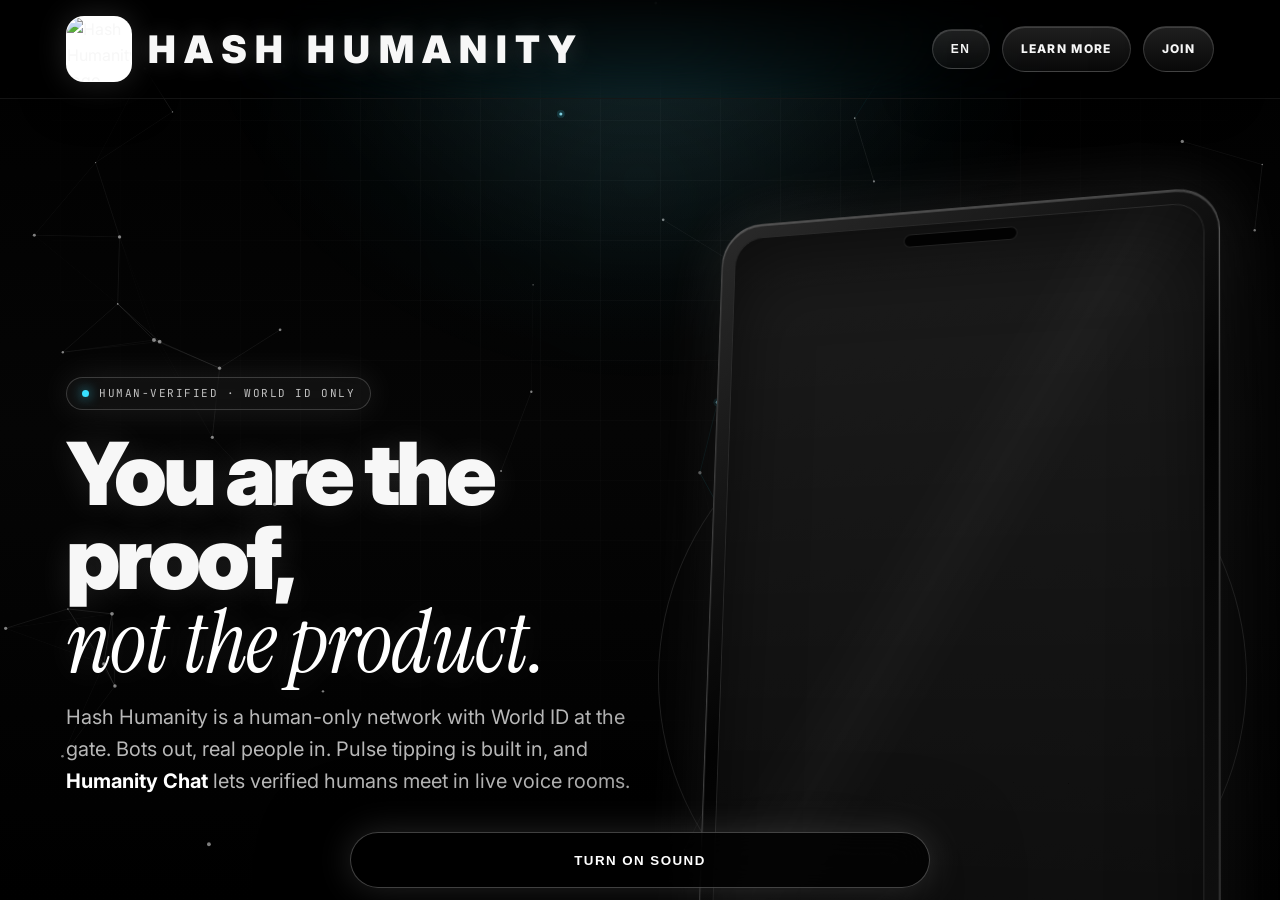
==== index.html @ 5a12e25c "Change Join link to point to join.html" ====
<!DOCTYPE html>
<html lang="en">
<head>
  <meta charset="utf-8" />
  <meta name="viewport" content="width=device-width, initial-scale=1, viewport-fit=cover" />
  <meta name="format-detection" content="telephone=no" />

  <title>Hash Humanity — Verified Humans Only</title>
  <meta name="description" content="Hash Humanity is a human-verified social network powered by World ID. No bots. No ads. Live voice rooms, real profiles, and Pulse tipping built in." />
  <meta name="robots" content="index,follow,max-image-preview:large" />
  <meta name="theme-color" content="#020202" />
  <meta name="apple-mobile-web-app-title" content="Hash Humanity" />
  <link rel="canonical" href="https://hashhumanity.promo/" />

  <!-- ══════════════════════════════════════════════════════
       Share previews: Facebook, iMessage, WhatsApp, Discord,
       Slack, X/Twitter, SMS/RCS, LinkedIn, etc.
       IMPORTANT: the image URL must be public, absolute, and
       1200x630. The version query helps bust scraper caches.
       ══════════════════════════════════════════════════════ -->
  <meta property="og:type" content="website" />
  <meta property="og:locale" content="en_US" />
  <meta property="og:site_name" content="Hash Humanity" />
  <meta property="og:title" content="Hash Humanity — You are the proof, not the product." />
  <meta property="og:description" content="Human-verified social. No bots. No ads. Live voice rooms and Pulse tipping for real people." />
  <meta property="og:url" content="https://hashhumanity.promo/" />
  <meta property="og:image" content="https://hashhumanity.promo/og-card-globe-dark-1200x630.jpg?v=20260702-2" />
  <meta property="og:image:secure_url" content="https://hashhumanity.promo/og-card-globe-dark-1200x630.jpg?v=20260702-2" />
  <meta property="og:image:type" content="image/jpeg" />
  <meta property="og:image:width" content="1200" />
  <meta property="og:image:height" content="630" />
  <meta property="og:image:alt" content="Hash Humanity — You are the proof, not the product." />

  <!-- Twitter / X -->
  <meta name="twitter:card" content="summary_large_image" />
  <meta name="twitter:title" content="Hash Humanity — Verified Humans Only" />
  <meta name="twitter:description" content="Human-verified social. No bots. No ads. Live voice rooms and Pulse tipping for real people." />
  <meta name="twitter:image" content="https://hashhumanity.promo/og-card-globe-dark-1200x630.jpg?v=20260702-2" />
  <meta name="twitter:image:alt" content="Hash Humanity — You are the proof, not the product." />
  <meta name="twitter:url" content="https://hashhumanity.promo/" />

  <link rel="icon" href="logo.png" />
  <link rel="apple-touch-icon" href="logo.png" />
  <link rel="preload" as="image" href="og-card-globe-dark-1200x630.jpg" />
  <link rel="preconnect" href="https://fonts.googleapis.com" />
  <link rel="preconnect" href="https://fonts.gstatic.com" crossorigin />
  <link href="https://fonts.googleapis.com/css2?family=Inter:wght@400;500;600;700;800;900&family=Instrument+Serif:ital@0;1&family=JetBrains+Mono:wght@500;700&display=swap" rel="stylesheet" />

  <base href="./" />

  <script src="https://www.gstatic.com/firebasejs/10.12.2/firebase-app-compat.js"></script>
  <script src="https://www.gstatic.com/firebasejs/10.12.2/firebase-database-compat.js"></script>

  <style>
    :root{
      color-scheme: dark;

      --bg:#020202;
      --ink:#f7f7f7;
      --muted:rgba(255,255,255,.72);
      --muted2:rgba(255,255,255,.50);

      --stroke:rgba(255,255,255,.16);
      --stroke2:rgba(255,255,255,.30);

      --accent:#38e0ff;
      --accent-soft:rgba(56,224,255,.16);

      --radius:22px;
      --radius2:30px;
      --wrap:1200px;

      --shadow:0 28px 110px rgba(0,0,0,.70);
      --glow:0 0 34px rgba(255,255,255,.10);
      --appPreview:none;

      --mono:"JetBrains Mono", ui-monospace, SFMono-Regular, Menlo, monospace;
      --serif:"Instrument Serif", Georgia, "Times New Roman", serif;
      --sans:"Inter", system-ui, -apple-system, BlinkMacSystemFont, "Segoe UI", Roboto, Arial, sans-serif;
    }

    *{ box-sizing:border-box; }
    html,body{ height:100%; }

    body{
      margin:0;
      color:var(--ink);
      font:16px/1.6 var(--sans);
      background:linear-gradient(180deg, #000 0%, #050505 48%, #000 100%);
      -webkit-font-smoothing:antialiased;
      isolation:isolate;
      /* body itself no longer scrolls — #scrollArea does. This is what makes
         the header bulletproof: it lives outside the scrolling region, so it
         never needs position:fixed/sticky and can never "scroll away". */
      overflow:hidden;
      display:flex;
      flex-direction:column;
      height:100vh;
      height:100dvh;
    }

    #humanity-field{
      position:fixed;
      inset:0;
      z-index:-2;
      width:100%;
      height:100%;
      pointer-events:none;
      opacity:.9;
    }

    body::before{
      content:"";
      position:fixed;
      inset:0;
      z-index:-1;
      background:
        radial-gradient(circle at 50% -10%, rgba(56,224,255,.16), transparent 40%),
        radial-gradient(circle at 50% -10%, rgba(255,255,255,.10), transparent 32%),
        linear-gradient(rgba(255,255,255,.028) 1px, transparent 1px),
        linear-gradient(90deg, rgba(255,255,255,.028) 1px, transparent 1px);
      background-size:auto, auto, 60px 60px, 60px 60px;
      -webkit-mask-image:radial-gradient(circle at 50% 20%, black 0%, transparent 78%);
      mask-image:radial-gradient(circle at 50% 20%, black 0%, transparent 78%);
      pointer-events:none;
    }

    a{ color:inherit; }
    img{ max-width:100%; display:block; }
    ::selection{ background:rgba(255,255,255,.22); }

    .wrap{ max-width:var(--wrap); margin:0 auto; padding:0 26px; }

    .reveal{ opacity:0; transform:translateY(26px); transition:opacity .9s cubic-bezier(.16,1,.3,1), transform .9s cubic-bezier(.16,1,.3,1); }
    .reveal.in{ opacity:1; transform:none; }

    /* ---------- Scroll shell ---------- */
    /* header sits in normal flow, always visible. #scrollArea is the ONLY
       thing that scrolls, and it's a plain block-level element — no fixed,
       no sticky, nothing that can break across browsers/WebViews. */
    #scrollArea{
      flex:1 1 auto;
      min-height:0;
      overflow-y:auto;
      overflow-x:hidden;
      overflow-x:clip;
      -webkit-overflow-scrolling:touch;
    }

    header{
      flex:0 0 auto;
      z-index:50;
      display:flex;
      align-items:center;
      border-bottom:1px solid rgba(255,255,255,.08);
      background:linear-gradient(180deg, rgba(0,0,0,.88), rgba(0,0,0,.50), transparent);
      -webkit-backdrop-filter:blur(18px) saturate(150%);
      backdrop-filter:blur(18px) saturate(150%);
      padding:16px 0;
    }

    .header-inner{ width:100%; display:flex; align-items:center; justify-content:space-between; gap:18px; }

    .brand{ display:flex; align-items:center; gap:16px; }

    .brand img{
      width:66px; height:66px; border-radius:18px; object-fit:cover;
      background:#fff; border:1px solid rgba(255,255,255,.24);
      box-shadow:0 0 30px rgba(255,255,255,.14), 0 14px 44px rgba(0,0,0,.7);
    }

    .brand span{
      font-weight:900; letter-spacing:.22em; text-transform:uppercase;
      font-size:clamp(24px,3vw,38px); line-height:1; white-space:nowrap;
      text-shadow:0 0 22px rgba(255,255,255,.16);
    }

    .actions{ display:flex; align-items:center; justify-content:flex-end; gap:12px; flex-wrap:wrap; }

    .lang-switch{ position:relative; }
    .lang-btn{ min-width:58px; font-weight:800; letter-spacing:.1em; }
    .lang-menu{
      list-style:none; margin:0; padding:6px; position:absolute; top:calc(100% + 8px); right:0;
      min-width:190px; max-height:320px; overflow-y:auto;
      background:#0d0d0d; border:1px solid var(--stroke); border-radius:14px;
      box-shadow:0 24px 60px rgba(0,0,0,.6);
      display:none; z-index:60;
    }
    .lang-menu.open{ display:block; }
    .lang-menu li{ display:block; }
    .lang-menu button{
      width:100%; text-align:left; background:transparent; border:0; color:var(--muted);
      padding:10px 12px; border-radius:9px; cursor:pointer; font-size:13px;
      display:flex; align-items:center; justify-content:space-between; gap:10px;
    }
    .lang-menu button:hover{ background:var(--accent-soft); color:var(--ink); }
    .lang-menu button[aria-selected="true"]{ color:var(--accent); }
    .lang-menu .code{ font-size:10px; letter-spacing:.1em; color:var(--muted2); }

    .btn{
      appearance:none;
      border:1px solid var(--stroke);
      color:var(--ink);
      background:linear-gradient(180deg, rgba(255,255,255,.12), rgba(255,255,255,.035));
      padding:12px 18px; border-radius:999px;
      font-weight:800; letter-spacing:.11em; text-transform:uppercase; font-size:12px;
      cursor:pointer; text-decoration:none;
      display:inline-flex; align-items:center; justify-content:center; gap:9px;
      backdrop-filter:blur(16px) saturate(150%);
      box-shadow:0 16px 50px rgba(0,0,0,.5), inset 0 1px 0 rgba(255,255,255,.14);
      transition:transform .16s ease, border-color .18s ease, background .18s ease, box-shadow .18s ease;
      -webkit-tap-highlight-color:transparent;
    }

    .btn:hover{
      transform:translateY(-2px);
      border-color:var(--stroke2);
      background:linear-gradient(180deg, rgba(255,255,255,.20), rgba(255,255,255,.07));
    }

    .btn.primary{
      position:relative; overflow:hidden;
      background:linear-gradient(180deg, #fff, #cfcfcf);
      color:#000; border-color:rgba(255,255,255,.88);
      box-shadow:0 0 42px rgba(56,224,255,.28), 0 20px 70px rgba(0,0,0,.7);
    }

    .btn.primary::after{
      content:""; position:absolute; top:0; left:-120%; width:60%; height:100%;
      background:linear-gradient(100deg, transparent, rgba(255,255,255,.85), transparent);
      transform:skewX(-18deg);
      animation:sweep 4.5s ease-in-out infinite;
    }
    @keyframes sweep{ 0%,55%{ left:-120%; } 78%,100%{ left:130%; } }

    main{ padding-bottom:74px; }

    .hero{
      display:grid; grid-template-columns:1.08fr 1fr; align-items:center; gap:58px;
      padding:64px 0 40px;
    }

    .eyebrow{
      display:inline-flex; align-items:center; gap:10px;
      padding:7px 15px; border-radius:999px;
      border:1px solid rgba(255,255,255,.18); background:rgba(255,255,255,.05);
      color:rgba(255,255,255,.74);
      font-family:var(--mono); font-size:11px; text-transform:uppercase; letter-spacing:.14em;
      margin-bottom:22px; backdrop-filter:blur(16px); box-shadow:var(--glow);
    }

    .eyebrow-dot{
      width:7px; height:7px; border-radius:999px; background:var(--accent);
      box-shadow:0 0 12px rgba(56,224,255,.9);
      animation:beat 1.9s ease-in-out infinite;
    }
    @keyframes beat{ 0%,100%{ transform:scale(1); opacity:1; } 50%{ transform:scale(1.5); opacity:.55; } }

    h1{
      margin:0 0 16px; font-weight:900; letter-spacing:-.045em;
      font-size:clamp(46px,6.8vw,92px); line-height:.96;
      text-shadow:0 0 34px rgba(255,255,255,.12);
    }
    h1 em{
      font-family:var(--serif); font-style:italic; font-weight:400;
      letter-spacing:-.01em; color:#fff;
    }

    .lead{ color:var(--muted); font-size:clamp(16px,2vw,20px); margin:14px 0 20px; max-width:38rem; }
    .lead strong{ color:#fff; font-weight:700; }

    .subline{
      color:rgba(255,255,255,.62); font-family:var(--mono); font-size:12px;
      text-transform:uppercase; letter-spacing:.16em; margin:16px 0 18px;
    }

    .proofline{ display:flex; align-items:baseline; gap:12px; margin:22px 0 4px; font-family:var(--mono); }
    .proofline .num{
      font-size:clamp(26px,3.6vw,40px); font-weight:700; letter-spacing:-.02em;
      font-variant-numeric:tabular-nums; color:var(--accent);
      text-shadow:0 0 22px rgba(56,224,255,.35);
    }
    .proofline .lbl{ color:var(--muted2); font-size:11px; text-transform:uppercase; letter-spacing:.16em; }

    .device-orbit{ position:relative; display:flex; align-items:center; justify-content:center; padding:18px 0; isolation:isolate; }

    .device-orbit::before{
      content:""; position:absolute; width:112%; aspect-ratio:1; border-radius:50%;
      border:1px solid rgba(255,255,255,.14);
      background:radial-gradient(circle, rgba(255,255,255,.09), transparent 62%);
      transform:rotate(-16deg); z-index:0;
    }
    .device-orbit::after{
      content:""; position:absolute; width:78%; aspect-ratio:1; border-radius:50%;
      border:1px dashed rgba(255,255,255,.18);
      animation:spin 44s linear infinite; z-index:0;
    }
    @keyframes spin{ to{ transform:rotate(360deg); } }

    .device{
      width:min(560px,100%); aspect-ratio:10/19; position:relative; z-index:1;
      border-radius:44px; padding:14px;
      background:linear-gradient(145deg,#2a2a2a,#030303 42%,#151515);
      border:1px solid rgba(255,255,255,.22);
      box-shadow:0 54px 150px rgba(0,0,0,.86), 0 0 70px rgba(255,255,255,.12),
        inset 0 2px 0 rgba(255,255,255,.14), inset 0 0 0 1px rgba(255,255,255,.08);
      transform:perspective(1200px) rotateY(-12deg) rotateX(5deg) translateY(8px);
      animation:float 7s ease-in-out infinite;
    }
    @keyframes float{
      0%,100%{ transform:perspective(1200px) rotateY(-12deg) rotateX(5deg) translateY(8px); }
      50%{ transform:perspective(1200px) rotateY(-9deg) rotateX(4deg) translateY(-6px); }
    }

    .screen{
      width:100%; height:100%; border-radius:31px; overflow:hidden; position:relative;
      background:var(--appPreview) center/cover no-repeat, linear-gradient(180deg, rgba(255,255,255,.09), rgba(255,255,255,.02));
      background-color:#050505;
      box-shadow:inset 0 0 0 1px rgba(255,255,255,.10), inset 0 28px 80px rgba(0,0,0,.52);
    }
    .screen::before{
      content:""; position:absolute; top:10px; left:50%; transform:translateX(-50%);
      width:120px; height:14px; border-radius:999px; background:rgba(0,0,0,.88);
      box-shadow:inset 0 0 0 1px rgba(255,255,255,.12); z-index:4;
    }
    .screen::after{
      content:""; position:absolute; inset:0;
      background:linear-gradient(120deg, transparent 0 36%, rgba(255,255,255,.14) 42%, transparent 48%);
      mix-blend-mode:screen; opacity:.12; pointer-events:none;
      animation:scan 6s ease-in-out infinite;
      z-index:2;
    }
    /* The app screenshot is now shown cleanly inside the phone.
       No fake UI layer sits on top of it. */
    @keyframes scan{ 0%,100%{ transform:translateX(-8%); } 50%{ transform:translateX(8%); } }

    .sec-head{ margin:70px 0 26px; }
    .sec-head .kicker{
      font-family:var(--mono); font-size:11px; letter-spacing:.18em; text-transform:uppercase;
      color:var(--muted2); display:block; margin-bottom:10px;
    }
    .sec-head h2{ margin:0; font-weight:900; letter-spacing:-.03em; font-size:clamp(28px,4vw,44px); }
    .sec-head h2 em{ font-family:var(--serif); font-style:italic; font-weight:400; }

    .grid{ display:grid; grid-template-columns:repeat(4,1fr); gap:18px; margin:0 0 42px; }

    .card{
      position:relative; overflow:hidden; border-radius:var(--radius);
      padding:24px 20px 22px;
      background:linear-gradient(180deg, rgba(255,255,255,.085), rgba(255,255,255,.03));
      border:1px solid rgba(255,255,255,.13);
      box-shadow:var(--shadow), inset 0 1px 0 rgba(255,255,255,.10);
      backdrop-filter:blur(18px) saturate(150%);
      transition:transform .3s cubic-bezier(.16,1,.3,1), border-color .3s ease;
    }
    .card:hover{ transform:translateY(-6px); border-color:rgba(56,224,255,.42); }
    .card:hover .idx{ color:var(--accent); }
    .card::before{
      content:""; position:absolute; inset:0;
      background:radial-gradient(circle at 20% 0%, rgba(255,255,255,.16), transparent 40%);
      opacity:.8; pointer-events:none;
    }
    .card .idx{
      font-family:var(--mono); font-size:11px; letter-spacing:.14em; color:var(--muted2);
      position:relative; z-index:1; display:block; margin-bottom:14px;
      transition:color .3s ease;
    }
    .card h3{ position:relative; z-index:1; margin:0 0 9px; font-weight:800; font-size:18px; line-height:1.18; }
    .card p{ position:relative; z-index:1; margin:0; color:var(--muted); font-size:14.5px; }

    .cta{
      position:relative; overflow:hidden; margin:12px 0 22px; padding:28px;
      border-radius:var(--radius2);
      background:linear-gradient(135deg, rgba(255,255,255,.12), rgba(255,255,255,.04));
      border:1px solid rgba(255,255,255,.16);
      display:flex; align-items:center; justify-content:space-between; flex-wrap:wrap; gap:24px;
      box-shadow:var(--shadow), inset 0 1px 0 rgba(255,255,255,.12);
      backdrop-filter:blur(18px) saturate(150%);
    }
    .cta::before{
      content:""; position:absolute; inset:-1px;
      background:radial-gradient(circle at 16% 0%, rgba(255,255,255,.16), transparent 36%);
      pointer-events:none;
    }
    .cta img{
      position:relative; z-index:1; width:156px; height:156px; background:#fff;
      border-radius:22px; padding:10px; object-fit:contain;
      box-shadow:0 0 44px rgba(255,255,255,.16), 0 22px 70px rgba(0,0,0,.72);
      border:1px solid rgba(255,255,255,.25);
    }
    .cta .txt{ position:relative; z-index:1; flex:1 1 340px; min-width:0; }
    .cta h2{ margin:0 0 7px; font-weight:900; font-size:clamp(24px,3vw,30px); line-height:1.15; letter-spacing:-.02em; }
    .cta h2 em{ font-family:var(--serif); font-style:italic; font-weight:400; }
    .cta p{ margin:0; color:var(--muted); }
    .cta p strong{ color:#fff; }

    .fineprint{ margin-top:12px; color:var(--muted2); font-size:13px; max-width:52rem; }

    footer{
      color:var(--muted2); font-size:13px; padding:24px 0 0;
      border-top:1px solid rgba(255,255,255,.08); margin-top:8px;
      display:flex; align-items:center; justify-content:space-between; flex-wrap:wrap; gap:12px;
    }
    footer .tag{ font-family:var(--serif); font-style:italic; font-size:15px; color:var(--muted); }

    .audio-gate{ position:fixed; left:12px; right:12px; bottom:12px; z-index:9999; display:none; align-items:center; justify-content:center; }
    .audio-btn{
      width:min(580px,96vw); height:56px; border-radius:999px; font-weight:900;
      letter-spacing:.11em; text-transform:uppercase; border:1px solid rgba(255,255,255,.25);
      background:rgba(0,0,0,.74); color:#fff; backdrop-filter:blur(18px);
      box-shadow:0 0 34px rgba(255,255,255,.14), 0 26px 90px rgba(0,0,0,.8); cursor:pointer;
    }
    .audio-toggle{
      position:fixed; right:16px; bottom:16px; z-index:9998; display:none;
      border:1px solid rgba(255,255,255,.20); background:rgba(0,0,0,.68); color:#fff;
      padding:10px 14px; border-radius:999px; font-weight:900; letter-spacing:.08em;
      text-transform:uppercase; backdrop-filter:blur(16px);
      box-shadow:0 0 28px rgba(255,255,255,.10), 0 20px 70px rgba(0,0,0,.65); cursor:pointer; font-size:11px;
    }

    @media (max-width:1100px){
      .hero{ grid-template-columns:1fr; gap:34px; padding:44px 0 24px; }
      .device{ transform:none; animation:none; max-width:500px; }
      .grid{ grid-template-columns:repeat(2,1fr); }
    }

    @media (max-width:720px){
      header{
        padding:calc(10px + env(safe-area-inset-top, 0px)) 0 8px;
      }

      .wrap{ padding-left:18px; padding-right:18px; }

      header .wrap.header-inner{
        display:grid;
        grid-template-columns:1fr;
        justify-items:center;
        align-items:center;
        gap:10px;
      }

      header .brand{
        width:max-content;
        max-width:calc(100vw - 24px);
        min-width:0;
        justify-content:center;
        margin:0 auto;
        gap:12px;
      }

      .brand img{ width:44px; height:44px; border-radius:13px; flex:0 0 auto; }
      .brand span{ font-size:clamp(16px,5.6vw,24px); letter-spacing:.09em; min-width:0; overflow:hidden; text-overflow:ellipsis; }

      header .actions{
        width:max-content;
        max-width:calc(100vw - 24px);
        margin:0 auto;
        justify-content:center;
        align-items:center;
        gap:10px;
        flex-wrap:nowrap;
      }

      .lang-switch{ display:inline-flex; justify-content:center; }
      .lang-menu{ left:50%; right:auto; transform:translateX(-50%); }
      .btn{ padding:10px 14px; font-size:11px; }
      h1{ font-size:clamp(42px,12vw,62px); }
      .hero{ padding-top:0; }
      .grid{ grid-template-columns:1fr; gap:14px; }
      .cta{ padding:22px; }
      .cta img{ width:128px; height:128px; }
    }

    @media (prefers-reduced-motion:reduce){
      *,*::before,*::after{ animation:none !important; transition:none !important; }
      .reveal{ opacity:1; transform:none; }
      .device{ transform:none; }
      #humanity-field{ display:none; }
    }
  </style>
</head>

<body>
  <canvas id="humanity-field" aria-hidden="true"></canvas>

  <audio id="hh-audio" preload="auto" playsinline></audio>

  <div class="audio-gate" id="audioGate">
    <button class="audio-btn" id="audioStartBtn" type="button">Turn on sound</button>
  </div>

  <button class="audio-toggle" id="audioToggle" type="button" aria-label="Toggle audio">Sound: on</button>

  <!-- Header lives OUTSIDE #scrollArea, in normal flex flow. It is never
       position:fixed or position:sticky, so it cannot "scroll away" or
       fail to stick in any browser or WebView — it simply isn't part of
       the scrolling content at all. -->
  <header>
    <div class="wrap header-inner">
      <div class="brand" aria-label="Hash Humanity">
        <img src="logo.png" alt="Hash Humanity logo" />
        <span>HASH&nbsp;HUMANITY</span>
      </div>

      <nav class="actions" aria-label="Primary">
        <div class="lang-switch" id="langSwitch">
          <button class="btn lang-btn" id="langBtn" type="button" aria-haspopup="listbox" aria-expanded="false">
            <span id="langBtnLabel">EN</span>
          </button>
          <ul class="lang-menu" id="langMenu" role="listbox"></ul>
        </div>
        <a class="btn" href="mission.html" data-i18n="nav_learn">Learn more</a>
        <a class="btn" href="join.html" data-i18n="nav_join">Join</a>
      </nav>
    </div>
  </header>

  <div id="scrollArea">
    <main class="wrap">
      <section class="hero" id="home">
        <div>
          <div class="eyebrow reveal">
            <span class="eyebrow-dot"></span>
            <span data-i18n="eyebrow">Human-verified · World ID only</span>
          </div>

          <h1 class="reveal" data-i18n-html="h1">You are the proof,<br /><em>not the product.</em></h1>

          <p class="lead reveal" data-i18n-html="lead">
            Hash Humanity is a human-only network with World ID at the gate. Bots out, real people in.
            Pulse tipping is built in, and <strong>Humanity Chat</strong> lets verified humans meet in live voice rooms.
          </p>

          <div class="proofline reveal">
            <span class="num" id="memberNum">0</span>
            <span class="lbl" data-i18n="member_lbl">members &amp; counting</span>
          </div>

          <div class="subline reveal" data-i18n="subline">No ads · No trackers · No bot swarms</div>

          <div class="actions reveal" style="justify-content:flex-start;">
            <a class="btn primary" href="https://hashhumanity.world/universe" target="_blank" rel="noopener" data-i18n="launch">Launch now</a>
          </div>
        </div>

        <div class="device-orbit reveal" aria-hidden="true">
          <div class="device">
            <div class="screen" aria-label="Hash Humanity app preview"></div>
          </div>
        </div>
      </section>

      <div class="sec-head reveal">
        <span class="kicker" data-i18n="sec_kicker">What you get</span>
        <h2 data-i18n-html="sec_h2">Built for humans, <em>only humans</em>.</h2>
      </div>

      <section class="grid" aria-label="Highlights">
        <article class="card reveal">
          <span class="idx">01</span>
          <h3 data-i18n="card1_h3">World ID-gated network</h3>
          <p data-i18n="card1_p">Every account is human-verified. No bot farms, no burner spam. Your feed is humans — full stop.</p>
        </article>

        <article class="card reveal">
          <span class="idx">02</span>
          <h3 data-i18n="card2_h3">Humanity Chat voice rooms</h3>
          <p data-i18n="card2_p">Jump into live voice rooms with verified humans. Create rooms, join conversations, and keep it real.</p>
        </article>

        <article class="card reveal">
          <span class="idx">03</span>
          <h3 data-i18n="card3_h3">Pulse tipping in WLD</h3>
          <p data-i18n="card3_p">Tip creators via World App. Deep-links on mobile, WalletConnect on desktop. Support what moves you.</p>
        </article>

        <article class="card reveal">
          <span class="idx">04</span>
          <h3 data-i18n="card4_h3">Privacy-first by design</h3>
          <p data-i18n="card4_p">Hash Humanity does not collect your biometric data. World ID verification happens through World App.</p>
        </article>
      </section>

      <section class="cta reveal" aria-label="Join">
        <img src="hashhumanity-qr.png" alt="QR code to hashhumanity.world" />
        <div class="txt">
          <h2 data-i18n-html="cta_h2">Join in <em>10 seconds</em>.</h2>
          <p data-i18n-html="cta_p">
            Point your camera, open <strong>hashhumanity.world</strong>, and verify with World ID.
            Then jump into the feed or enter <strong>Humanity Chat</strong> voice rooms.
          </p>
          <div class="fineprint" data-i18n="fineprint">
            Hash Humanity does not store biometric data. Verification is handled by World ID via World App.
          </div>
        </div>
      </section>

      <footer>
        <span>© <span id="y"></span> Hash Humanity</span>
        <span class="tag" data-i18n="footer_tag">You are the proof, not the product.</span>
      </footer>
    </main>
  </div>

  <noscript>
    <div style="padding:16px 26px; text-align:center; background:#050505; color:#fff; border-top:1px solid rgba(255,255,255,.12);">
      Hash Humanity is a human-verified social network powered by World ID.
      <a href="https://hashhumanity.world/universe" style="color:#38e0ff; font-weight:800;">Launch Hash Humanity</a>
    </div>
  </noscript>

  <script>
    document.getElementById("y").textContent = new Date().getFullYear();

    /* ---------- Signature: proof-of-humanity particle field ---------- */
    (function () {
      const prefersReduced = window.matchMedia && window.matchMedia("(prefers-reduced-motion: reduce)").matches;
      if (prefersReduced) return;

      const canvas = document.getElementById("humanity-field");
      const ctx = canvas && canvas.getContext ? canvas.getContext("2d") : null;
      if (!ctx) return;
      let w, h, dpr, nodes = [], mouse = { x: -9999, y: -9999 };

      function size() {
        dpr = Math.min(window.devicePixelRatio || 1, 2);
        w = canvas.clientWidth = window.innerWidth;
        h = canvas.clientHeight = window.innerHeight;
        canvas.width = w * dpr;
        canvas.height = h * dpr;
        ctx.setTransform(dpr, 0, 0, dpr, 0, 0);

        const target = Math.min(90, Math.floor((w * h) / 20000));
        nodes = Array.from({ length: target }, () => ({
          x: Math.random() * w,
          y: Math.random() * h,
          vx: (Math.random() - 0.5) * 0.28,
          vy: (Math.random() - 0.5) * 0.28,
          r: Math.random() * 1.4 + 0.6,
          verified: Math.random() < 0.14
        }));
      }

      function step() {
        ctx.clearRect(0, 0, w, h);

        for (let i = 0; i < nodes.length; i++) {
          const n = nodes[i];
          n.x += n.vx; n.y += n.vy;
          if (n.x < 0 || n.x > w) n.vx *= -1;
          if (n.y < 0 || n.y > h) n.vy *= -1;

          const dxm = mouse.x - n.x, dym = mouse.y - n.y;
          const dm = Math.hypot(dxm, dym);
          if (dm > 0 && dm < 160) { n.x += (dxm / dm) * 0.35; n.y += (dym / dm) * 0.35; }
        }

        for (let i = 0; i < nodes.length; i++) {
          for (let j = i + 1; j < nodes.length; j++) {
            const a = nodes[i], b = nodes[j];
            const dx = a.x - b.x, dy = a.y - b.y;
            const d = Math.hypot(dx, dy);
            if (d < 128) {
              const o = (1 - d / 128) * 0.16;
              if (a.verified || b.verified) {
                ctx.strokeStyle = "rgba(56,224,255," + (o * 1.6) + ")";
              } else {
                ctx.strokeStyle = "rgba(255,255,255," + o + ")";
              }
              ctx.lineWidth = 1;
              ctx.beginPath();
              ctx.moveTo(a.x, a.y);
              ctx.lineTo(b.x, b.y);
              ctx.stroke();
            }
          }
        }

        for (const n of nodes) {
          if (n.verified) {
            ctx.beginPath();
            ctx.arc(n.x, n.y, n.r + 2.4, 0, Math.PI * 2);
            ctx.fillStyle = "rgba(56,224,255,0.16)";
            ctx.fill();
            ctx.beginPath();
            ctx.arc(n.x, n.y, n.r, 0, Math.PI * 2);
            ctx.fillStyle = "rgba(150,238,255,0.95)";
            ctx.fill();
          } else {
            ctx.beginPath();
            ctx.arc(n.x, n.y, n.r, 0, Math.PI * 2);
            ctx.fillStyle = "rgba(255,255,255,0.55)";
            ctx.fill();
          }
        }

        requestAnimationFrame(step);
      }

      window.addEventListener("resize", size, { passive: true });
      window.addEventListener("pointermove", (e) => { mouse.x = e.clientX; mouse.y = e.clientY; }, { passive: true });
      window.addEventListener("pointerleave", () => { mouse.x = -9999; mouse.y = -9999; });
      size();
      requestAnimationFrame(step);
    })();

    /* ---------- Scroll reveals ---------- */
    (function () {
      const scrollRoot = document.getElementById("scrollArea");
      const items = document.querySelectorAll(".reveal");
      if (!("IntersectionObserver" in window)) {
        items.forEach((el) => el.classList.add("in"));
        return;
      }
      const io = new IntersectionObserver((entries) => {
        entries.forEach((e) => {
          if (e.isIntersecting) {
            const el = e.target;
            const delay = el.parentElement && el.parentElement.classList.contains("grid")
              ? Array.prototype.indexOf.call(el.parentElement.children, el) * 90
              : 0;
            setTimeout(() => el.classList.add("in"), delay);
            io.unobserve(el);
          }
        });
      }, { root: scrollRoot, threshold: 0.12, rootMargin: "0px 0px -8% 0px" });
      items.forEach((el) => io.observe(el));
    })();

    /* ---------- Live member counter (Firebase RTDB) ---------- */
    (function () {
      const el = document.getElementById("memberNum");
      const scrollRoot = document.getElementById("scrollArea");
      const FALLBACK = 1230; // total members (offline fallback only)
      const fmt = (n) => n.toLocaleString("en-US");

      let current = 0, raf = null;
      function animateTo(target, dur) {
        if (raf) cancelAnimationFrame(raf);
        const from = current, delta = target - from;
        if (delta === 0) { el.textContent = fmt(target); return; }
        const t0 = performance.now();
        (function frame(t) {
          const p = Math.min((t - t0) / dur, 1);
          const eased = 1 - Math.pow(1 - p, 3);
          current = Math.round(from + delta * eased);
          el.textContent = fmt(current);
          if (p < 1) raf = requestAnimationFrame(frame);
          else { current = target; el.textContent = fmt(target); }
        })(t0);
      }

      let db = null;
      function initFirebase() {
        if (typeof firebase === "undefined" || !firebase.initializeApp) return false;
        try {
          if (!firebase.apps || !firebase.apps.length) {
            firebase.initializeApp({
              apiKey: "AIzaSyBT7P7DAfV-I9ESe6f9Jdp5ioCyGIK0d9A",
              authDomain: "hashhumanity-58b9a.firebaseapp.com",
              databaseURL: "https://hashhumanity-58b9a-default-rtdb.firebaseio.com",
              projectId: "hashhumanity-58b9a"
            });
          }
          db = firebase.database();
          return true;
        } catch (e) { console.warn("Firebase init failed, using fallback count.", e); return false; }
      }

      let firstValue = true;
      function subscribe() {
        db.ref("stats/usersCount").on("value",
          (snap) => {
            const v = Number(snap.val());
            const target = Number.isFinite(v) && v > 0 ? v : FALLBACK;
            animateTo(target, firstValue ? 2200 : 700);
            firstValue = false;
          },
          (err) => { console.warn("Counter read failed, using fallback.", err); animateTo(FALLBACK, 2200); }
        );
      }

      function start() {
        let tries = 0;
        (function waitForSdk() {
          if (initFirebase()) { subscribe(); return; }
          if (++tries > 40) { animateTo(FALLBACK, 2200); return; }
          setTimeout(waitForSdk, 100);
        })();
      }

      if ("IntersectionObserver" in window) {
        const io = new IntersectionObserver((entries) => {
          if (entries[0].isIntersecting) { start(); io.disconnect(); }
        }, { root: scrollRoot, threshold: 0.5 });
        io.observe(el);
      } else start();
    })();

    /* ---------- Audio ---------- */
    (function () {
      const a = document.getElementById("hh-audio");
      const gate = document.getElementById("audioGate");
      const startBtn = document.getElementById("audioStartBtn");
      const toggle = document.getElementById("audioToggle");

      const audioUrl = new URL("intro.m4a", document.baseURI).toString();
      a.src = audioUrl;

      const previewUrl = new URL("app-preview.png", document.baseURI).toString();
      document.documentElement.style.setProperty("--appPreview", `url("${previewUrl}?v=11")`);

      a.volume = 0.65; a.loop = false; a.muted = false; a.preload = "auto";
      let hasPlayedThisView = false;

      function t(key, fallback){ return (window.HH_ACTIVE_STRINGS && window.HH_ACTIVE_STRINGS[key]) || fallback; }
      function showGate(msg) { gate.style.display = "flex"; toggle.style.display = "none"; startBtn.textContent = msg || t("audio_start","Turn on sound"); }
      function hideGate() { gate.style.display = "none"; }
      function showToggle() { toggle.style.display = "inline-flex"; toggle.textContent = a.paused ? t("audio_off","Sound: off") : t("audio_on","Sound: on"); }

      async function tryAutoplayOnce() {
        if (hasPlayedThisView) { showToggle(); return; }
        try { hasPlayedThisView = true; await a.play(); hideGate(); showToggle(); }
        catch { hasPlayedThisView = false; showGate(t("audio_start","Turn on sound")); }
      }

      async function playFromGestureOnce() {
        if (hasPlayedThisView) { showToggle(); return; }
        try { a.load(); hasPlayedThisView = true; await a.play(); hideGate(); showToggle(); }
        catch (e) { console.error("Audio play failed:", e); hasPlayedThisView = false; showGate(t("audio_start","Turn on sound")); }
      }

      startBtn.addEventListener("click", playFromGestureOnce, { passive: true });
      startBtn.addEventListener("touchstart", playFromGestureOnce, { passive: true });

      toggle.addEventListener("click", async () => {
        if (a.paused) { if (hasPlayedThisView) { showToggle(); return; } await playFromGestureOnce(); }
        else { a.pause(); showToggle(); }
      });

      a.addEventListener("ended", showToggle);
      a.addEventListener("error", () => {
        console.warn("Optional intro audio failed to load:", audioUrl);
        hideGate();
        toggle.style.display = "none";
      });

      window.addEventListener("load", () => {
        // Try once. If the browser blocks autoplay, the visitor gets a clean sound button.
        // If intro.m4a is missing, the error handler hides audio controls instead of showing a broken warning.
        setTimeout(tryAutoplayOnce, 80);
      });
    })();
  </script>

  <script src="i18n.js"></script>
  <script>
    if (window.HH_I18N) { window.HH_I18N.init("home"); }
  </script>
</body>
</html>
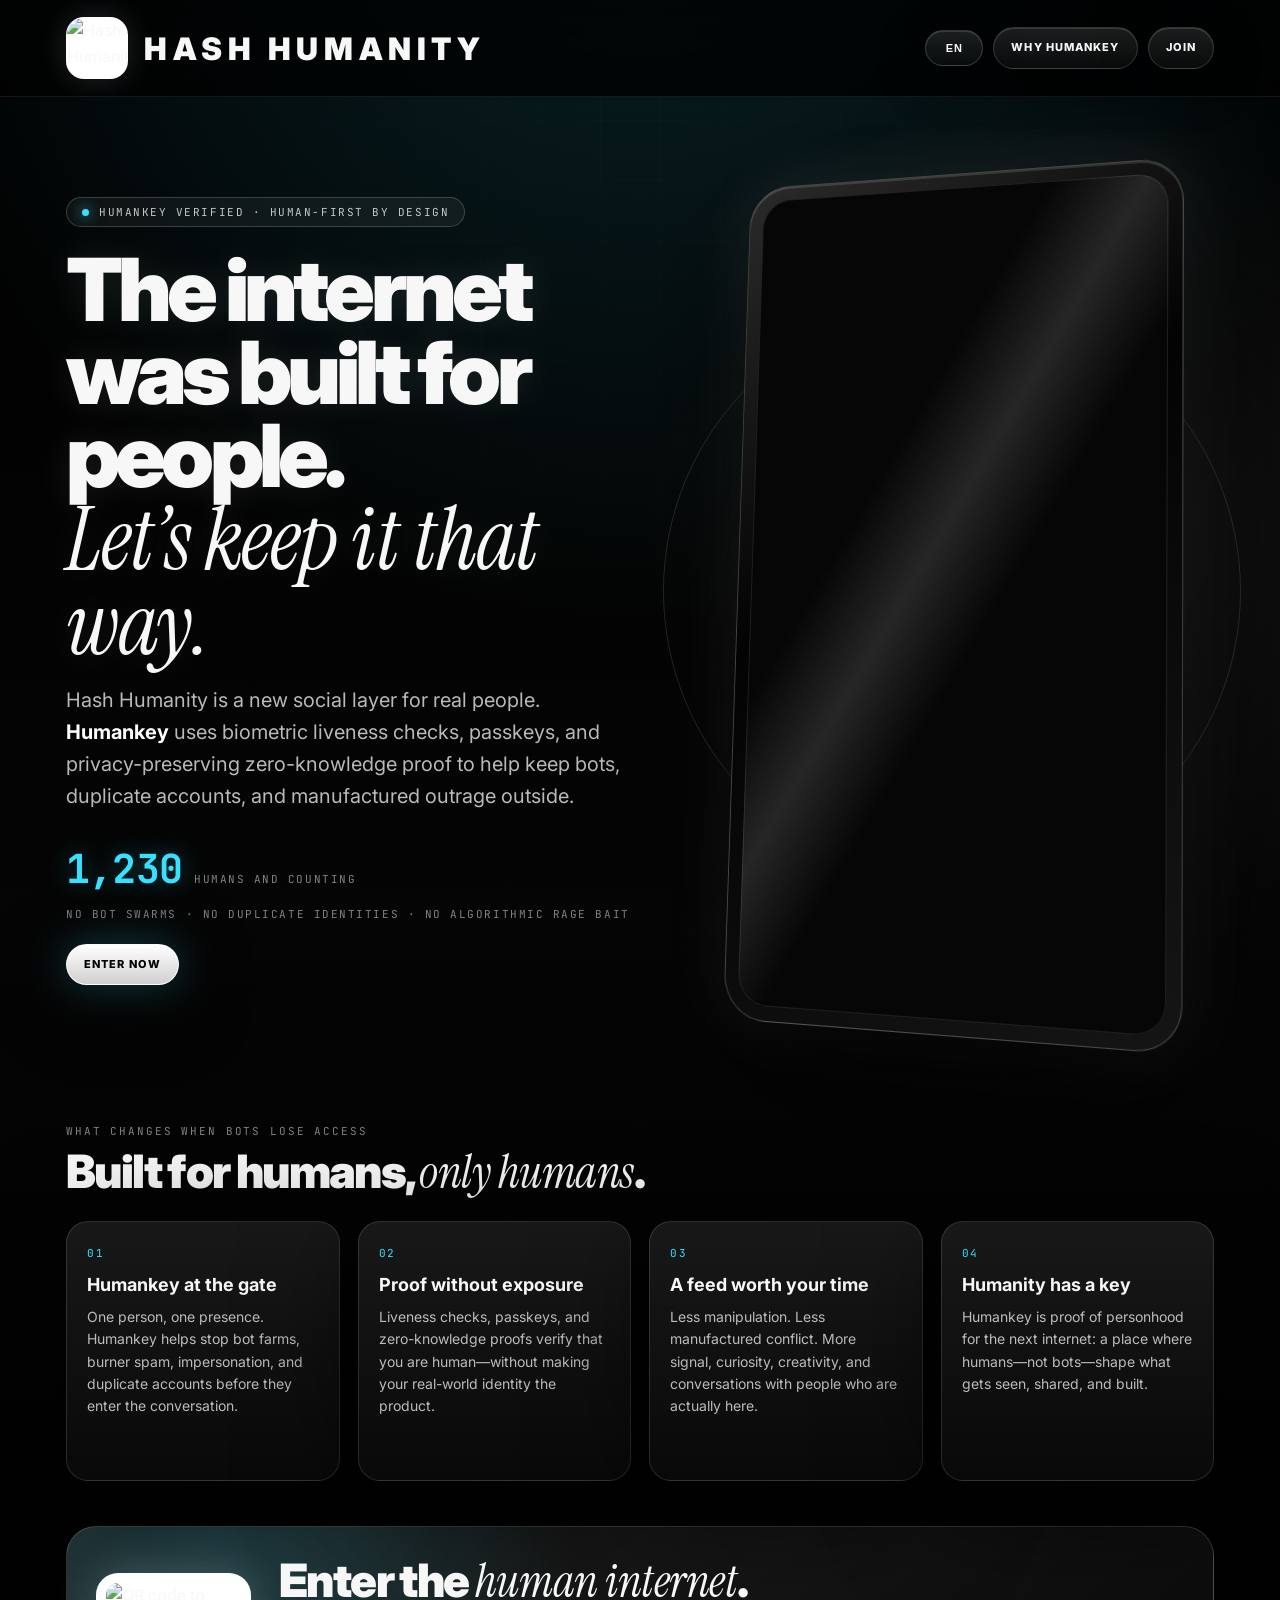
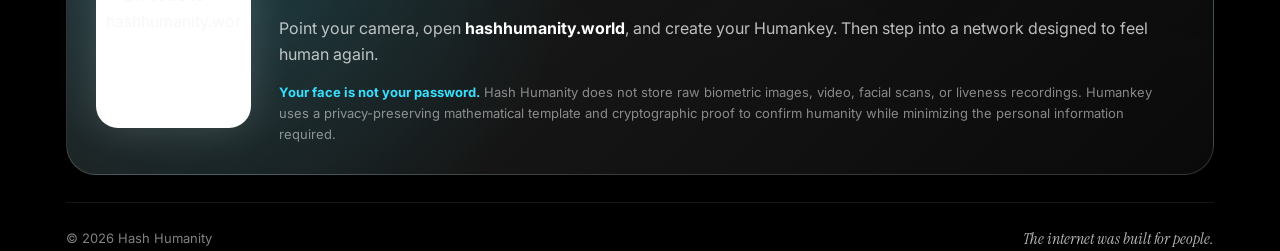
==== commit d750567b: "Update print statement from 'Hello' to 'Goodbye'" ====
--- a/index.html
+++ b/index.html
@@ -2,860 +2,1013 @@
 <html lang="en">
 <head>
   <meta charset="utf-8" />
-  <meta name="viewport" content="width=device-width, initial-scale=1, viewport-fit=cover" />
+  <meta
+    name="viewport"
+    content="width=device-width, initial-scale=1, viewport-fit=cover"
+  />
   <meta name="format-detection" content="telephone=no" />
 
-  <title>Hash Humanity — Verified Humans Only</title>
-  <meta name="description" content="Hash Humanity is a human-verified social network powered by World ID. No bots. No ads. Live voice rooms, real profiles, and Pulse tipping built in." />
+  <title>Hash Humanity — The Internet, Verified Human</title>
+
+  <meta
+    name="description"
+    content="Hash Humanity is a human-first network secured by Humankey. Real people in. Bots, duplicate accounts, and algorithmic noise out."
+  />
+
   <meta name="robots" content="index,follow,max-image-preview:large" />
   <meta name="theme-color" content="#020202" />
   <meta name="apple-mobile-web-app-title" content="Hash Humanity" />
   <link rel="canonical" href="https://hashhumanity.promo/" />
 
-  <!-- ══════════════════════════════════════════════════════
-       Share previews: Facebook, iMessage, WhatsApp, Discord,
-       Slack, X/Twitter, SMS/RCS, LinkedIn, etc.
-       IMPORTANT: the image URL must be public, absolute, and
-       1200x630. The version query helps bust scraper caches.
-       ══════════════════════════════════════════════════════ -->
+  <!-- Open Graph / sharing previews -->
   <meta property="og:type" content="website" />
   <meta property="og:locale" content="en_US" />
   <meta property="og:site_name" content="Hash Humanity" />
-  <meta property="og:title" content="Hash Humanity — You are the proof, not the product." />
-  <meta property="og:description" content="Human-verified social. No bots. No ads. Live voice rooms and Pulse tipping for real people." />
+  <meta
+    property="og:title"
+    content="Hash Humanity — The Internet, Verified Human."
+  />
+  <meta
+    property="og:description"
+    content="A human-first network secured by Humankey. Real people in. Bots, duplicate accounts, and manufactured outrage out."
+  />
   <meta property="og:url" content="https://hashhumanity.promo/" />
-  <meta property="og:image" content="https://hashhumanity.promo/og-card-globe-dark-1200x630.jpg?v=20260702-2" />
-  <meta property="og:image:secure_url" content="https://hashhumanity.promo/og-card-globe-dark-1200x630.jpg?v=20260702-2" />
+  <meta
+    property="og:image"
+    content="https://hashhumanity.promo/og-card-globe-dark-1200x630.jpg"
+  />
+  <meta
+    property="og:image:secure_url"
+    content="https://hashhumanity.promo/og-card-globe-dark-1200x630.jpg"
+  />
   <meta property="og:image:type" content="image/jpeg" />
   <meta property="og:image:width" content="1200" />
   <meta property="og:image:height" content="630" />
-  <meta property="og:image:alt" content="Hash Humanity — You are the proof, not the product." />
-
-  <!-- Twitter / X -->
+  <meta
+    property="og:image:alt"
+    content="Hash Humanity — The Internet, Verified Human."
+  />
+
+  <!-- X / Twitter -->
   <meta name="twitter:card" content="summary_large_image" />
-  <meta name="twitter:title" content="Hash Humanity — Verified Humans Only" />
-  <meta name="twitter:description" content="Human-verified social. No bots. No ads. Live voice rooms and Pulse tipping for real people." />
-  <meta name="twitter:image" content="https://hashhumanity.promo/og-card-globe-dark-1200x630.jpg?v=20260702-2" />
-  <meta name="twitter:image:alt" content="Hash Humanity — You are the proof, not the product." />
-  <meta name="twitter:url" content="https://hashhumanity.promo/" />
+  <meta
+    name="twitter:title"
+    content="Hash Humanity — The Internet, Verified Human"
+  />
+  <meta
+    name="twitter:description"
+    content="A human-first network secured by Humankey. Real people in. Bots and duplicate accounts out."
+  />
+  <meta
+    name="twitter:image"
+    content="https://hashhumanity.promo/og-card-globe-dark-1200x630.jpg"
+  />
+  <meta
+    name="twitter:image:alt"
+    content="Hash Humanity — The Internet, Verified Human."
+  />
 
   <link rel="icon" href="logo.png" />
   <link rel="apple-touch-icon" href="logo.png" />
-  <link rel="preload" as="image" href="og-card-globe-dark-1200x630.jpg" />
+  <link rel="preload" as="image" href="app-preview.png" />
+
   <link rel="preconnect" href="https://fonts.googleapis.com" />
   <link rel="preconnect" href="https://fonts.gstatic.com" crossorigin />
-  <link href="https://fonts.googleapis.com/css2?family=Inter:wght@400;500;600;700;800;900&family=Instrument+Serif:ital@0;1&family=JetBrains+Mono:wght@500;700&display=swap" rel="stylesheet" />
-
-  <base href="./" />
-
-  <script src="https://www.gstatic.com/firebasejs/10.12.2/firebase-app-compat.js"></script>
-  <script src="https://www.gstatic.com/firebasejs/10.12.2/firebase-database-compat.js"></script>
+
+  <link
+    href="https://fonts.googleapis.com/css2?family=Inter:wght@400;500;600;700;800;900&family=Instrument+Serif:ital@0;1&family=JetBrains+Mono:wght@500;700&display=swap"
+    rel="stylesheet"
+  />
 
   <style>
-    :root{
+    :root {
       color-scheme: dark;
 
-      --bg:#020202;
-      --ink:#f7f7f7;
-      --muted:rgba(255,255,255,.72);
-      --muted2:rgba(255,255,255,.50);
-
-      --stroke:rgba(255,255,255,.16);
-      --stroke2:rgba(255,255,255,.30);
-
-      --accent:#38e0ff;
-      --accent-soft:rgba(56,224,255,.16);
-
-      --radius:22px;
-      --radius2:30px;
-      --wrap:1200px;
-
-      --shadow:0 28px 110px rgba(0,0,0,.70);
-      --glow:0 0 34px rgba(255,255,255,.10);
-      --appPreview:none;
-
-      --mono:"JetBrains Mono", ui-monospace, SFMono-Regular, Menlo, monospace;
-      --serif:"Instrument Serif", Georgia, "Times New Roman", serif;
-      --sans:"Inter", system-ui, -apple-system, BlinkMacSystemFont, "Segoe UI", Roboto, Arial, sans-serif;
-    }
-
-    *{ box-sizing:border-box; }
-    html,body{ height:100%; }
-
-    body{
-      margin:0;
-      color:var(--ink);
-      font:16px/1.6 var(--sans);
-      background:linear-gradient(180deg, #000 0%, #050505 48%, #000 100%);
-      -webkit-font-smoothing:antialiased;
-      isolation:isolate;
-      /* body itself no longer scrolls — #scrollArea does. This is what makes
-         the header bulletproof: it lives outside the scrolling region, so it
-         never needs position:fixed/sticky and can never "scroll away". */
-      overflow:hidden;
-      display:flex;
-      flex-direction:column;
-      height:100vh;
-      height:100dvh;
-    }
-
-    #humanity-field{
-      position:fixed;
-      inset:0;
-      z-index:-2;
-      width:100%;
-      height:100%;
-      pointer-events:none;
-      opacity:.9;
-    }
-
-    body::before{
-      content:"";
-      position:fixed;
-      inset:0;
-      z-index:-1;
+      --bg: #020202;
+      --ink: #f7f7f7;
+      --muted: rgba(255, 255, 255, 0.72);
+      --muted2: rgba(255, 255, 255, 0.5);
+
+      --stroke: rgba(255, 255, 255, 0.16);
+      --stroke2: rgba(255, 255, 255, 0.32);
+
+      --accent: #38e0ff;
+      --accent-soft: rgba(56, 224, 255, 0.16);
+
+      --radius: 22px;
+      --radius2: 30px;
+      --wrap: 1200px;
+
+      --shadow: 0 28px 110px rgba(0, 0, 0, 0.7);
+
+      --sans: "Inter", system-ui, -apple-system, BlinkMacSystemFont, "Segoe UI", Roboto, Arial, sans-serif;
+      --serif: "Instrument Serif", Georgia, "Times New Roman", serif;
+      --mono: "JetBrains Mono", ui-monospace, SFMono-Regular, Menlo, monospace;
+    }
+
+    * {
+      box-sizing: border-box;
+    }
+
+    html,
+    body {
+      min-height: 100%;
+    }
+
+    html {
+      scroll-behavior: smooth;
+    }
+
+    body {
+      margin: 0;
+      color: var(--ink);
+      font: 16px/1.6 var(--sans);
       background:
-        radial-gradient(circle at 50% -10%, rgba(56,224,255,.16), transparent 40%),
-        radial-gradient(circle at 50% -10%, rgba(255,255,255,.10), transparent 32%),
-        linear-gradient(rgba(255,255,255,.028) 1px, transparent 1px),
-        linear-gradient(90deg, rgba(255,255,255,.028) 1px, transparent 1px);
-      background-size:auto, auto, 60px 60px, 60px 60px;
-      -webkit-mask-image:radial-gradient(circle at 50% 20%, black 0%, transparent 78%);
-      mask-image:radial-gradient(circle at 50% 20%, black 0%, transparent 78%);
-      pointer-events:none;
-    }
-
-    a{ color:inherit; }
-    img{ max-width:100%; display:block; }
-    ::selection{ background:rgba(255,255,255,.22); }
-
-    .wrap{ max-width:var(--wrap); margin:0 auto; padding:0 26px; }
-
-    .reveal{ opacity:0; transform:translateY(26px); transition:opacity .9s cubic-bezier(.16,1,.3,1), transform .9s cubic-bezier(.16,1,.3,1); }
-    .reveal.in{ opacity:1; transform:none; }
-
-    /* ---------- Scroll shell ---------- */
-    /* header sits in normal flow, always visible. #scrollArea is the ONLY
-       thing that scrolls, and it's a plain block-level element — no fixed,
-       no sticky, nothing that can break across browsers/WebViews. */
-    #scrollArea{
-      flex:1 1 auto;
-      min-height:0;
-      overflow-y:auto;
-      overflow-x:hidden;
-      overflow-x:clip;
-      -webkit-overflow-scrolling:touch;
-    }
-
-    header{
-      flex:0 0 auto;
-      z-index:50;
-      display:flex;
-      align-items:center;
-      border-bottom:1px solid rgba(255,255,255,.08);
-      background:linear-gradient(180deg, rgba(0,0,0,.88), rgba(0,0,0,.50), transparent);
-      -webkit-backdrop-filter:blur(18px) saturate(150%);
-      backdrop-filter:blur(18px) saturate(150%);
-      padding:16px 0;
-    }
-
-    .header-inner{ width:100%; display:flex; align-items:center; justify-content:space-between; gap:18px; }
-
-    .brand{ display:flex; align-items:center; gap:16px; }
-
-    .brand img{
-      width:66px; height:66px; border-radius:18px; object-fit:cover;
-      background:#fff; border:1px solid rgba(255,255,255,.24);
-      box-shadow:0 0 30px rgba(255,255,255,.14), 0 14px 44px rgba(0,0,0,.7);
-    }
-
-    .brand span{
-      font-weight:900; letter-spacing:.22em; text-transform:uppercase;
-      font-size:clamp(24px,3vw,38px); line-height:1; white-space:nowrap;
-      text-shadow:0 0 22px rgba(255,255,255,.16);
-    }
-
-    .actions{ display:flex; align-items:center; justify-content:flex-end; gap:12px; flex-wrap:wrap; }
-
-    .lang-switch{ position:relative; }
-    .lang-btn{ min-width:58px; font-weight:800; letter-spacing:.1em; }
-    .lang-menu{
-      list-style:none; margin:0; padding:6px; position:absolute; top:calc(100% + 8px); right:0;
-      min-width:190px; max-height:320px; overflow-y:auto;
-      background:#0d0d0d; border:1px solid var(--stroke); border-radius:14px;
-      box-shadow:0 24px 60px rgba(0,0,0,.6);
-      display:none; z-index:60;
-    }
-    .lang-menu.open{ display:block; }
-    .lang-menu li{ display:block; }
-    .lang-menu button{
-      width:100%; text-align:left; background:transparent; border:0; color:var(--muted);
-      padding:10px 12px; border-radius:9px; cursor:pointer; font-size:13px;
-      display:flex; align-items:center; justify-content:space-between; gap:10px;
-    }
-    .lang-menu button:hover{ background:var(--accent-soft); color:var(--ink); }
-    .lang-menu button[aria-selected="true"]{ color:var(--accent); }
-    .lang-menu .code{ font-size:10px; letter-spacing:.1em; color:var(--muted2); }
-
-    .btn{
-      appearance:none;
-      border:1px solid var(--stroke);
-      color:var(--ink);
-      background:linear-gradient(180deg, rgba(255,255,255,.12), rgba(255,255,255,.035));
-      padding:12px 18px; border-radius:999px;
-      font-weight:800; letter-spacing:.11em; text-transform:uppercase; font-size:12px;
-      cursor:pointer; text-decoration:none;
-      display:inline-flex; align-items:center; justify-content:center; gap:9px;
-      backdrop-filter:blur(16px) saturate(150%);
-      box-shadow:0 16px 50px rgba(0,0,0,.5), inset 0 1px 0 rgba(255,255,255,.14);
-      transition:transform .16s ease, border-color .18s ease, background .18s ease, box-shadow .18s ease;
-      -webkit-tap-highlight-color:transparent;
-    }
-
-    .btn:hover{
-      transform:translateY(-2px);
-      border-color:var(--stroke2);
-      background:linear-gradient(180deg, rgba(255,255,255,.20), rgba(255,255,255,.07));
-    }
-
-    .btn.primary{
-      position:relative; overflow:hidden;
-      background:linear-gradient(180deg, #fff, #cfcfcf);
-      color:#000; border-color:rgba(255,255,255,.88);
-      box-shadow:0 0 42px rgba(56,224,255,.28), 0 20px 70px rgba(0,0,0,.7);
-    }
-
-    .btn.primary::after{
-      content:""; position:absolute; top:0; left:-120%; width:60%; height:100%;
-      background:linear-gradient(100deg, transparent, rgba(255,255,255,.85), transparent);
-      transform:skewX(-18deg);
-      animation:sweep 4.5s ease-in-out infinite;
-    }
-    @keyframes sweep{ 0%,55%{ left:-120%; } 78%,100%{ left:130%; } }
-
-    main{ padding-bottom:74px; }
-
-    .hero{
-      display:grid; grid-template-columns:1.08fr 1fr; align-items:center; gap:58px;
-      padding:64px 0 40px;
-    }
-
-    .eyebrow{
-      display:inline-flex; align-items:center; gap:10px;
-      padding:7px 15px; border-radius:999px;
-      border:1px solid rgba(255,255,255,.18); background:rgba(255,255,255,.05);
-      color:rgba(255,255,255,.74);
-      font-family:var(--mono); font-size:11px; text-transform:uppercase; letter-spacing:.14em;
-      margin-bottom:22px; backdrop-filter:blur(16px); box-shadow:var(--glow);
-    }
-
-    .eyebrow-dot{
-      width:7px; height:7px; border-radius:999px; background:var(--accent);
-      box-shadow:0 0 12px rgba(56,224,255,.9);
-      animation:beat 1.9s ease-in-out infinite;
-    }
-    @keyframes beat{ 0%,100%{ transform:scale(1); opacity:1; } 50%{ transform:scale(1.5); opacity:.55; } }
-
-    h1{
-      margin:0 0 16px; font-weight:900; letter-spacing:-.045em;
-      font-size:clamp(46px,6.8vw,92px); line-height:.96;
-      text-shadow:0 0 34px rgba(255,255,255,.12);
-    }
-    h1 em{
-      font-family:var(--serif); font-style:italic; font-weight:400;
-      letter-spacing:-.01em; color:#fff;
-    }
-
-    .lead{ color:var(--muted); font-size:clamp(16px,2vw,20px); margin:14px 0 20px; max-width:38rem; }
-    .lead strong{ color:#fff; font-weight:700; }
-
-    .subline{
-      color:rgba(255,255,255,.62); font-family:var(--mono); font-size:12px;
-      text-transform:uppercase; letter-spacing:.16em; margin:16px 0 18px;
-    }
-
-    .proofline{ display:flex; align-items:baseline; gap:12px; margin:22px 0 4px; font-family:var(--mono); }
-    .proofline .num{
-      font-size:clamp(26px,3.6vw,40px); font-weight:700; letter-spacing:-.02em;
-      font-variant-numeric:tabular-nums; color:var(--accent);
-      text-shadow:0 0 22px rgba(56,224,255,.35);
-    }
-    .proofline .lbl{ color:var(--muted2); font-size:11px; text-transform:uppercase; letter-spacing:.16em; }
-
-    .device-orbit{ position:relative; display:flex; align-items:center; justify-content:center; padding:18px 0; isolation:isolate; }
-
-    .device-orbit::before{
-      content:""; position:absolute; width:112%; aspect-ratio:1; border-radius:50%;
-      border:1px solid rgba(255,255,255,.14);
-      background:radial-gradient(circle, rgba(255,255,255,.09), transparent 62%);
-      transform:rotate(-16deg); z-index:0;
-    }
-    .device-orbit::after{
-      content:""; position:absolute; width:78%; aspect-ratio:1; border-radius:50%;
-      border:1px dashed rgba(255,255,255,.18);
-      animation:spin 44s linear infinite; z-index:0;
-    }
-    @keyframes spin{ to{ transform:rotate(360deg); } }
-
-    .device{
-      width:min(560px,100%); aspect-ratio:10/19; position:relative; z-index:1;
-      border-radius:44px; padding:14px;
-      background:linear-gradient(145deg,#2a2a2a,#030303 42%,#151515);
-      border:1px solid rgba(255,255,255,.22);
-      box-shadow:0 54px 150px rgba(0,0,0,.86), 0 0 70px rgba(255,255,255,.12),
-        inset 0 2px 0 rgba(255,255,255,.14), inset 0 0 0 1px rgba(255,255,255,.08);
-      transform:perspective(1200px) rotateY(-12deg) rotateX(5deg) translateY(8px);
-      animation:float 7s ease-in-out infinite;
-    }
-    @keyframes float{
-      0%,100%{ transform:perspective(1200px) rotateY(-12deg) rotateX(5deg) translateY(8px); }
-      50%{ transform:perspective(1200px) rotateY(-9deg) rotateX(4deg) translateY(-6px); }
-    }
-
-    .screen{
-      width:100%; height:100%; border-radius:31px; overflow:hidden; position:relative;
-      background:var(--appPreview) center/cover no-repeat, linear-gradient(180deg, rgba(255,255,255,.09), rgba(255,255,255,.02));
-      background-color:#050505;
-      box-shadow:inset 0 0 0 1px rgba(255,255,255,.10), inset 0 28px 80px rgba(0,0,0,.52);
-    }
-    .screen::before{
-      content:""; position:absolute; top:10px; left:50%; transform:translateX(-50%);
-      width:120px; height:14px; border-radius:999px; background:rgba(0,0,0,.88);
-      box-shadow:inset 0 0 0 1px rgba(255,255,255,.12); z-index:4;
-    }
-    .screen::after{
-      content:""; position:absolute; inset:0;
-      background:linear-gradient(120deg, transparent 0 36%, rgba(255,255,255,.14) 42%, transparent 48%);
-      mix-blend-mode:screen; opacity:.12; pointer-events:none;
-      animation:scan 6s ease-in-out infinite;
-      z-index:2;
-    }
-    /* The app screenshot is now shown cleanly inside the phone.
-       No fake UI layer sits on top of it. */
-    @keyframes scan{ 0%,100%{ transform:translateX(-8%); } 50%{ transform:translateX(8%); } }
-
-    .sec-head{ margin:70px 0 26px; }
-    .sec-head .kicker{
-      font-family:var(--mono); font-size:11px; letter-spacing:.18em; text-transform:uppercase;
-      color:var(--muted2); display:block; margin-bottom:10px;
-    }
-    .sec-head h2{ margin:0; font-weight:900; letter-spacing:-.03em; font-size:clamp(28px,4vw,44px); }
-    .sec-head h2 em{ font-family:var(--serif); font-style:italic; font-weight:400; }
-
-    .grid{ display:grid; grid-template-columns:repeat(4,1fr); gap:18px; margin:0 0 42px; }
-
-    .card{
-      position:relative; overflow:hidden; border-radius:var(--radius);
-      padding:24px 20px 22px;
-      background:linear-gradient(180deg, rgba(255,255,255,.085), rgba(255,255,255,.03));
-      border:1px solid rgba(255,255,255,.13);
-      box-shadow:var(--shadow), inset 0 1px 0 rgba(255,255,255,.10);
-      backdrop-filter:blur(18px) saturate(150%);
-      transition:transform .3s cubic-bezier(.16,1,.3,1), border-color .3s ease;
-    }
-    .card:hover{ transform:translateY(-6px); border-color:rgba(56,224,255,.42); }
-    .card:hover .idx{ color:var(--accent); }
-    .card::before{
-      content:""; position:absolute; inset:0;
-      background:radial-gradient(circle at 20% 0%, rgba(255,255,255,.16), transparent 40%);
-      opacity:.8; pointer-events:none;
-    }
-    .card .idx{
-      font-family:var(--mono); font-size:11px; letter-spacing:.14em; color:var(--muted2);
-      position:relative; z-index:1; display:block; margin-bottom:14px;
-      transition:color .3s ease;
-    }
-    .card h3{ position:relative; z-index:1; margin:0 0 9px; font-weight:800; font-size:18px; line-height:1.18; }
-    .card p{ position:relative; z-index:1; margin:0; color:var(--muted); font-size:14.5px; }
-
-    .cta{
-      position:relative; overflow:hidden; margin:12px 0 22px; padding:28px;
-      border-radius:var(--radius2);
-      background:linear-gradient(135deg, rgba(255,255,255,.12), rgba(255,255,255,.04));
-      border:1px solid rgba(255,255,255,.16);
-      display:flex; align-items:center; justify-content:space-between; flex-wrap:wrap; gap:24px;
-      box-shadow:var(--shadow), inset 0 1px 0 rgba(255,255,255,.12);
-      backdrop-filter:blur(18px) saturate(150%);
-    }
-    .cta::before{
-      content:""; position:absolute; inset:-1px;
-      background:radial-gradient(circle at 16% 0%, rgba(255,255,255,.16), transparent 36%);
-      pointer-events:none;
-    }
-    .cta img{
-      position:relative; z-index:1; width:156px; height:156px; background:#fff;
-      border-radius:22px; padding:10px; object-fit:contain;
-      box-shadow:0 0 44px rgba(255,255,255,.16), 0 22px 70px rgba(0,0,0,.72);
-      border:1px solid rgba(255,255,255,.25);
-    }
-    .cta .txt{ position:relative; z-index:1; flex:1 1 340px; min-width:0; }
-    .cta h2{ margin:0 0 7px; font-weight:900; font-size:clamp(24px,3vw,30px); line-height:1.15; letter-spacing:-.02em; }
-    .cta h2 em{ font-family:var(--serif); font-style:italic; font-weight:400; }
-    .cta p{ margin:0; color:var(--muted); }
-    .cta p strong{ color:#fff; }
-
-    .fineprint{ margin-top:12px; color:var(--muted2); font-size:13px; max-width:52rem; }
-
-    footer{
-      color:var(--muted2); font-size:13px; padding:24px 0 0;
-      border-top:1px solid rgba(255,255,255,.08); margin-top:8px;
-      display:flex; align-items:center; justify-content:space-between; flex-wrap:wrap; gap:12px;
-    }
-    footer .tag{ font-family:var(--serif); font-style:italic; font-size:15px; color:var(--muted); }
-
-    .audio-gate{ position:fixed; left:12px; right:12px; bottom:12px; z-index:9999; display:none; align-items:center; justify-content:center; }
-    .audio-btn{
-      width:min(580px,96vw); height:56px; border-radius:999px; font-weight:900;
-      letter-spacing:.11em; text-transform:uppercase; border:1px solid rgba(255,255,255,.25);
-      background:rgba(0,0,0,.74); color:#fff; backdrop-filter:blur(18px);
-      box-shadow:0 0 34px rgba(255,255,255,.14), 0 26px 90px rgba(0,0,0,.8); cursor:pointer;
-    }
-    .audio-toggle{
-      position:fixed; right:16px; bottom:16px; z-index:9998; display:none;
-      border:1px solid rgba(255,255,255,.20); background:rgba(0,0,0,.68); color:#fff;
-      padding:10px 14px; border-radius:999px; font-weight:900; letter-spacing:.08em;
-      text-transform:uppercase; backdrop-filter:blur(16px);
-      box-shadow:0 0 28px rgba(255,255,255,.10), 0 20px 70px rgba(0,0,0,.65); cursor:pointer; font-size:11px;
-    }
-
-    @media (max-width:1100px){
-      .hero{ grid-template-columns:1fr; gap:34px; padding:44px 0 24px; }
-      .device{ transform:none; animation:none; max-width:500px; }
-      .grid{ grid-template-columns:repeat(2,1fr); }
-    }
-
-    @media (max-width:720px){
-      header{
-        padding:calc(10px + env(safe-area-inset-top, 0px)) 0 8px;
-      }
-
-      .wrap{ padding-left:18px; padding-right:18px; }
-
-      header .wrap.header-inner{
-        display:grid;
-        grid-template-columns:1fr;
-        justify-items:center;
-        align-items:center;
-        gap:10px;
-      }
-
-      header .brand{
-        width:max-content;
-        max-width:calc(100vw - 24px);
-        min-width:0;
-        justify-content:center;
-        margin:0 auto;
-        gap:12px;
-      }
-
-      .brand img{ width:44px; height:44px; border-radius:13px; flex:0 0 auto; }
-      .brand span{ font-size:clamp(16px,5.6vw,24px); letter-spacing:.09em; min-width:0; overflow:hidden; text-overflow:ellipsis; }
-
-      header .actions{
-        width:max-content;
-        max-width:calc(100vw - 24px);
-        margin:0 auto;
-        justify-content:center;
-        align-items:center;
-        gap:10px;
-        flex-wrap:nowrap;
-      }
-
-      .lang-switch{ display:inline-flex; justify-content:center; }
-      .lang-menu{ left:50%; right:auto; transform:translateX(-50%); }
-      .btn{ padding:10px 14px; font-size:11px; }
-      h1{ font-size:clamp(42px,12vw,62px); }
-      .hero{ padding-top:0; }
-      .grid{ grid-template-columns:1fr; gap:14px; }
-      .cta{ padding:22px; }
-      .cta img{ width:128px; height:128px; }
-    }
-
-    @media (prefers-reduced-motion:reduce){
-      *,*::before,*::after{ animation:none !important; transition:none !important; }
-      .reveal{ opacity:1; transform:none; }
-      .device{ transform:none; }
-      #humanity-field{ display:none; }
+        radial-gradient(circle at 50% -10%, rgba(56, 224, 255, 0.16), transparent 38%),
+        radial-gradient(circle at 85% 28%, rgba(255, 255, 255, 0.07), transparent 26%),
+        linear-gradient(180deg, #000 0%, #050505 50%, #000 100%);
+      -webkit-font-smoothing: antialiased;
+      overflow-x: hidden;
+    }
+
+    body::before {
+      content: "";
+      position: fixed;
+      inset: 0;
+      z-index: -1;
+      pointer-events: none;
+      opacity: 0.6;
+      background-image:
+        linear-gradient(rgba(255, 255, 255, 0.028) 1px, transparent 1px),
+        linear-gradient(90deg, rgba(255, 255, 255, 0.028) 1px, transparent 1px);
+      background-size: 60px 60px;
+      -webkit-mask-image: radial-gradient(circle at 50% 15%, black, transparent 75%);
+      mask-image: radial-gradient(circle at 50% 15%, black, transparent 75%);
+    }
+
+    a {
+      color: inherit;
+    }
+
+    img {
+      display: block;
+      max-width: 100%;
+    }
+
+    ::selection {
+      background: rgba(56, 224, 255, 0.32);
+    }
+
+    .wrap {
+      width: min(var(--wrap), 100%);
+      margin: 0 auto;
+      padding: 0 26px;
+    }
+
+    header {
+      position: sticky;
+      top: 0;
+      z-index: 100;
+      border-bottom: 1px solid rgba(255, 255, 255, 0.08);
+      background: rgba(2, 2, 2, 0.82);
+      -webkit-backdrop-filter: blur(18px) saturate(150%);
+      backdrop-filter: blur(18px) saturate(150%);
+    }
+
+    .header-inner {
+      min-height: 96px;
+      display: flex;
+      align-items: center;
+      justify-content: space-between;
+      gap: 20px;
+    }
+
+    .brand {
+      display: flex;
+      align-items: center;
+      gap: 16px;
+      text-decoration: none;
+    }
+
+    .brand img {
+      width: 62px;
+      height: 62px;
+      border-radius: 18px;
+      object-fit: cover;
+      background: #fff;
+      border: 1px solid rgba(255, 255, 255, 0.25);
+      box-shadow: 0 0 30px rgba(255, 255, 255, 0.14);
+    }
+
+    .brand span {
+      font-size: clamp(18px, 2.5vw, 31px);
+      font-weight: 900;
+      line-height: 1;
+      letter-spacing: 0.18em;
+      text-transform: uppercase;
+      white-space: nowrap;
+    }
+
+    .actions {
+      display: flex;
+      align-items: center;
+      justify-content: flex-end;
+      gap: 10px;
+      flex-wrap: wrap;
+    }
+
+    .btn {
+      appearance: none;
+      display: inline-flex;
+      align-items: center;
+      justify-content: center;
+      gap: 8px;
+      padding: 11px 17px;
+      color: var(--ink);
+      border: 1px solid var(--stroke);
+      border-radius: 999px;
+      background: linear-gradient(
+        180deg,
+        rgba(255, 255, 255, 0.11),
+        rgba(255, 255, 255, 0.035)
+      );
+      box-shadow:
+        inset 0 1px 0 rgba(255, 255, 255, 0.12),
+        0 14px 48px rgba(0, 0, 0, 0.45);
+      cursor: pointer;
+      font-size: 11px;
+      font-weight: 800;
+      letter-spacing: 0.1em;
+      text-align: center;
+      text-decoration: none;
+      text-transform: uppercase;
+      transition:
+        transform 0.18s ease,
+        border-color 0.18s ease,
+        background 0.18s ease;
+    }
+
+    .btn:hover {
+      transform: translateY(-2px);
+      border-color: var(--stroke2);
+      background: linear-gradient(
+        180deg,
+        rgba(255, 255, 255, 0.2),
+        rgba(255, 255, 255, 0.07)
+      );
+    }
+
+    .btn.primary {
+      position: relative;
+      overflow: hidden;
+      color: #000;
+      border-color: rgba(255, 255, 255, 0.9);
+      background: linear-gradient(180deg, #fff, #d0d0d0);
+      box-shadow:
+        0 0 40px rgba(56, 224, 255, 0.26),
+        0 20px 70px rgba(0, 0, 0, 0.65);
+    }
+
+    .btn.primary::after {
+      content: "";
+      position: absolute;
+      top: 0;
+      left: -130%;
+      width: 55%;
+      height: 100%;
+      background: linear-gradient(
+        100deg,
+        transparent,
+        rgba(255, 255, 255, 0.88),
+        transparent
+      );
+      transform: skewX(-18deg);
+      animation: sweep 4.5s ease-in-out infinite;
+    }
+
+    @keyframes sweep {
+      0%,
+      55% {
+        left: -130%;
+      }
+
+      78%,
+      100% {
+        left: 135%;
+      }
+    }
+
+    .lang-switch {
+      position: relative;
+    }
+
+    .lang-btn {
+      min-width: 58px;
+    }
+
+    .lang-menu {
+      position: absolute;
+      top: calc(100% + 8px);
+      right: 0;
+      z-index: 200;
+      display: none;
+      width: 200px;
+      max-height: 320px;
+      margin: 0;
+      padding: 6px;
+      overflow-y: auto;
+      list-style: none;
+      border: 1px solid var(--stroke);
+      border-radius: 14px;
+      background: #0c0c0c;
+      box-shadow: 0 24px 70px rgba(0, 0, 0, 0.7);
+    }
+
+    .lang-menu.open {
+      display: block;
+    }
+
+    .lang-menu li {
+      display: block;
+    }
+
+    .lang-menu button {
+      display: flex;
+      width: 100%;
+      align-items: center;
+      justify-content: space-between;
+      gap: 8px;
+      padding: 10px 12px;
+      color: var(--muted);
+      border: 0;
+      border-radius: 9px;
+      background: transparent;
+      cursor: pointer;
+      font: 13px var(--sans);
+      text-align: left;
+    }
+
+    .lang-menu button:hover {
+      color: #fff;
+      background: var(--accent-soft);
+    }
+
+    .lang-menu button[aria-selected="true"] {
+      color: var(--accent);
+    }
+
+    .lang-menu .code {
+      color: var(--muted2);
+      font: 10px var(--mono);
+      letter-spacing: 0.1em;
+    }
+
+    main {
+      padding-bottom: 72px;
+    }
+
+    .hero {
+      display: grid;
+      grid-template-columns: 1.08fr 1fr;
+      align-items: center;
+      gap: 58px;
+      min-height: 690px;
+      padding: 62px 0 38px;
+    }
+
+    .eyebrow {
+      display: inline-flex;
+      align-items: center;
+      gap: 10px;
+      margin-bottom: 22px;
+      padding: 7px 15px;
+      color: rgba(255, 255, 255, 0.76);
+      border: 1px solid rgba(255, 255, 255, 0.18);
+      border-radius: 999px;
+      background: rgba(255, 255, 255, 0.05);
+      font: 11px var(--mono);
+      letter-spacing: 0.14em;
+      text-transform: uppercase;
+    }
+
+    .eyebrow-dot {
+      width: 7px;
+      height: 7px;
+      border-radius: 999px;
+      background: var(--accent);
+      box-shadow: 0 0 13px var(--accent);
+      animation: beat 1.9s ease-in-out infinite;
+    }
+
+    @keyframes beat {
+      50% {
+        opacity: 0.55;
+        transform: scale(1.45);
+      }
+    }
+
+    h1 {
+      max-width: 820px;
+      margin: 0 0 17px;
+      font-size: clamp(48px, 6.8vw, 92px);
+      font-weight: 900;
+      line-height: 0.95;
+      letter-spacing: -0.055em;
+      text-shadow: 0 0 36px rgba(255, 255, 255, 0.1);
+    }
+
+    h1 em,
+    h2 em {
+      font-family: var(--serif);
+      font-style: italic;
+      font-weight: 400;
+      letter-spacing: -0.01em;
+    }
+
+    .lead {
+      max-width: 650px;
+      margin: 0;
+      color: var(--muted);
+      font-size: clamp(17px, 1.9vw, 20px);
+    }
+
+    .lead strong,
+    .cta strong {
+      color: #fff;
+    }
+
+    .proofline {
+      display: flex;
+      align-items: baseline;
+      gap: 12px;
+      margin: 25px 0 6px;
+      font-family: var(--mono);
+    }
+
+    .proofline .num {
+      color: var(--accent);
+      font-size: clamp(28px, 3.6vw, 40px);
+      font-weight: 700;
+      letter-spacing: -0.02em;
+      text-shadow: 0 0 24px rgba(56, 224, 255, 0.36);
+    }
+
+    .proofline .lbl {
+      color: var(--muted2);
+      font-size: 11px;
+      letter-spacing: 0.14em;
+      text-transform: uppercase;
+    }
+
+    .subline {
+      margin: 0 0 23px;
+      color: var(--muted2);
+      font: 11px var(--mono);
+      letter-spacing: 0.14em;
+      text-transform: uppercase;
+    }
+
+    .device-orbit {
+      position: relative;
+      display: grid;
+      min-height: 560px;
+      place-items: center;
+      isolation: isolate;
+    }
+
+    .device-orbit::before {
+      content: "";
+      position: absolute;
+      width: 110%;
+      aspect-ratio: 1;
+      border: 1px solid rgba(255, 255, 255, 0.14);
+      border-radius: 50%;
+      background: radial-gradient(
+        circle,
+        rgba(255, 255, 255, 0.09),
+        transparent 62%
+      );
+    }
+
+    .device-orbit::after {
+      content: "";
+      position: absolute;
+      width: 78%;
+      aspect-ratio: 1;
+      border: 1px dashed rgba(255, 255, 255, 0.19);
+      border-radius: 50%;
+      animation: spin 44s linear infinite;
+    }
+
+    @keyframes spin {
+      to {
+        transform: rotate(360deg);
+      }
+    }
+
+    .device {
+      position: relative;
+      z-index: 1;
+      width: min(455px, 88%);
+      aspect-ratio: 10 / 19;
+      padding: 14px;
+      border: 1px solid rgba(255, 255, 255, 0.22);
+      border-radius: 44px;
+      background: linear-gradient(145deg, #2a2a2a, #030303 42%, #151515);
+      box-shadow:
+        0 54px 150px rgba(0, 0, 0, 0.86),
+        0 0 70px rgba(255, 255, 255, 0.1),
+        inset 0 2px 0 rgba(255, 255, 255, 0.13);
+      transform: perspective(1200px) rotateY(-12deg) rotateX(5deg);
+      animation: float 7s ease-in-out infinite;
+    }
+
+    @keyframes float {
+      50% {
+        transform: perspective(1200px) rotateY(-8deg) rotateX(3deg) translateY(-11px);
+      }
+    }
+
+    .screen {
+      width: 100%;
+      height: 100%;
+      overflow: hidden;
+      border-radius: 31px;
+      background:
+        linear-gradient(
+          120deg,
+          transparent 34%,
+          rgba(255, 255, 255, 0.13) 45%,
+          transparent 56%
+        ),
+        url("app-preview.png") center / cover no-repeat,
+        #060606;
+      box-shadow: inset 0 0 0 1px rgba(255, 255, 255, 0.1);
+    }
+
+    .section-head {
+      margin: 62px 0 25px;
+    }
+
+    .kicker {
+      display: block;
+      margin-bottom: 9px;
+      color: var(--muted2);
+      font: 11px var(--mono);
+      letter-spacing: 0.17em;
+      text-transform: uppercase;
+    }
+
+    h2 {
+      margin: 0;
+      font-size: clamp(30px, 4vw, 46px);
+      font-weight: 900;
+      line-height: 1.06;
+      letter-spacing: -0.035em;
+    }
+
+    .grid {
+      display: grid;
+      grid-template-columns: repeat(4, 1fr);
+      gap: 18px;
+    }
+
+    .card {
+      min-height: 260px;
+      padding: 24px 20px;
+      overflow: hidden;
+      border: 1px solid rgba(255, 255, 255, 0.13);
+      border-radius: var(--radius);
+      background: linear-gradient(
+        180deg,
+        rgba(255, 255, 255, 0.085),
+        rgba(255, 255, 255, 0.03)
+      );
+      box-shadow: var(--shadow);
+      transition:
+        transform 0.25s ease,
+        border-color 0.25s ease;
+    }
+
+    .card:hover {
+      border-color: rgba(56, 224, 255, 0.45);
+      transform: translateY(-6px);
+    }
+
+    .card .idx {
+      display: block;
+      margin-bottom: 14px;
+      color: var(--accent);
+      font: 11px var(--mono);
+      letter-spacing: 0.14em;
+    }
+
+    .card h3 {
+      margin: 0 0 10px;
+      font-size: 18px;
+      line-height: 1.2;
+    }
+
+    .card p {
+      margin: 0;
+      color: var(--muted);
+      font-size: 14px;
+    }
+
+    .cta {
+      display: flex;
+      align-items: center;
+      gap: 28px;
+      margin-top: 45px;
+      padding: 29px;
+      border: 1px solid rgba(255, 255, 255, 0.16);
+      border-radius: var(--radius2);
+      background:
+        radial-gradient(circle at 13% 0%, rgba(56, 224, 255, 0.2), transparent 35%),
+        linear-gradient(
+          135deg,
+          rgba(255, 255, 255, 0.12),
+          rgba(255, 255, 255, 0.04)
+        );
+      box-shadow: var(--shadow);
+    }
+
+    .cta img {
+      flex: 0 0 auto;
+      width: 155px;
+      height: 155px;
+      padding: 10px;
+      border-radius: 22px;
+      background: #fff;
+      object-fit: contain;
+      box-shadow: 0 0 40px rgba(255, 255, 255, 0.16);
+    }
+
+    .cta .txt {
+      flex: 1;
+    }
+
+    .cta p {
+      margin: 10px 0 0;
+      color: var(--muted);
+    }
+
+    .fineprint {
+      margin-top: 15px;
+      color: var(--muted2);
+      font-size: 13px;
+    }
+
+    .fineprint strong {
+      color: var(--accent);
+    }
+
+    footer {
+      display: flex;
+      align-items: center;
+      justify-content: space-between;
+      gap: 14px;
+      margin-top: 27px;
+      padding-top: 23px;
+      color: var(--muted2);
+      border-top: 1px solid rgba(255, 255, 255, 0.08);
+      font-size: 13px;
+    }
+
+    footer .tag {
+      color: var(--muted);
+      font-family: var(--serif);
+      font-size: 16px;
+      font-style: italic;
+    }
+
+    @media (max-width: 1080px) {
+      .hero {
+        grid-template-columns: 1fr;
+        gap: 32px;
+        min-height: auto;
+        padding-top: 48px;
+      }
+
+      .device-orbit {
+        min-height: 470px;
+      }
+
+      .device {
+        animation: none;
+        transform: none;
+      }
+
+      .grid {
+        grid-template-columns: repeat(2, 1fr);
+      }
+    }
+
+    @media (max-width: 700px) {
+      .wrap {
+        padding-right: 18px;
+        padding-left: 18px;
+      }
+
+      .header-inner {
+        min-height: 82px;
+      }
+
+      .brand img {
+        width: 44px;
+        height: 44px;
+        border-radius: 13px;
+      }
+
+      .brand span {
+        font-size: 16px;
+        letter-spacing: 0.09em;
+      }
+
+      .btn {
+        padding: 9px 12px;
+        font-size: 10px;
+      }
+
+      .lang-menu {
+        right: auto;
+        left: 50%;
+        transform: translateX(-50%);
+      }
+
+      .hero {
+        padding-top: 38px;
+      }
+
+      .device-orbit {
+        min-height: 410px;
+      }
+
+      .grid {
+        grid-template-columns: 1fr;
+        gap: 14px;
+      }
+
+      .card {
+        min-height: auto;
+      }
+
+      .cta {
+        flex-direction: column;
+        align-items: flex-start;
+        gap: 20px;
+        padding: 22px;
+      }
+
+      .cta img {
+        width: 126px;
+        height: 126px;
+      }
+
+      footer {
+        flex-direction: column;
+        align-items: flex-start;
+      }
+    }
+
+    @media (prefers-reduced-motion: reduce) {
+      *,
+      *::before,
+      *::after {
+        scroll-behavior: auto !important;
+        animation: none !important;
+        transition: none !important;
+      }
     }
   </style>
 </head>
 
 <body>
-  <canvas id="humanity-field" aria-hidden="true"></canvas>
-
-  <audio id="hh-audio" preload="auto" playsinline></audio>
-
-  <div class="audio-gate" id="audioGate">
-    <button class="audio-btn" id="audioStartBtn" type="button">Turn on sound</button>
-  </div>
-
-  <button class="audio-toggle" id="audioToggle" type="button" aria-label="Toggle audio">Sound: on</button>
-
-  <!-- Header lives OUTSIDE #scrollArea, in normal flex flow. It is never
-       position:fixed or position:sticky, so it cannot "scroll away" or
-       fail to stick in any browser or WebView — it simply isn't part of
-       the scrolling content at all. -->
   <header>
     <div class="wrap header-inner">
-      <div class="brand" aria-label="Hash Humanity">
+      <a class="brand" href="#home" aria-label="Hash Humanity home">
         <img src="logo.png" alt="Hash Humanity logo" />
-        <span>HASH&nbsp;HUMANITY</span>
-      </div>
-
-      <nav class="actions" aria-label="Primary">
+        <span>HASH HUMANITY</span>
+      </a>
+
+      <nav class="actions" aria-label="Primary navigation">
         <div class="lang-switch" id="langSwitch">
-          <button class="btn lang-btn" id="langBtn" type="button" aria-haspopup="listbox" aria-expanded="false">
+          <button
+            class="btn lang-btn"
+            id="langBtn"
+            type="button"
+            aria-haspopup="listbox"
+            aria-expanded="false"
+          >
             <span id="langBtnLabel">EN</span>
           </button>
-          <ul class="lang-menu" id="langMenu" role="listbox"></ul>
+
+          <ul
+            class="lang-menu"
+            id="langMenu"
+            role="listbox"
+            aria-label="Language selection"
+          ></ul>
         </div>
-        <a class="btn" href="mission.html" data-i18n="nav_learn">Learn more</a>
-        <a class="btn" href="join.html" data-i18n="nav_join">Join</a>
+
+        <a class="btn" href="mission.html" data-i18n="nav_learn">
+          Why Humankey
+        </a>
+
+        <a class="btn" href="join.html" data-i18n="nav_join">
+          Join
+        </a>
       </nav>
     </div>
   </header>
 
-  <div id="scrollArea">
-    <main class="wrap">
-      <section class="hero" id="home">
-        <div>
-          <div class="eyebrow reveal">
-            <span class="eyebrow-dot"></span>
-            <span data-i18n="eyebrow">Human-verified · World ID only</span>
-          </div>
-
-          <h1 class="reveal" data-i18n-html="h1">You are the proof,<br /><em>not the product.</em></h1>
-
-          <p class="lead reveal" data-i18n-html="lead">
-            Hash Humanity is a human-only network with World ID at the gate. Bots out, real people in.
-            Pulse tipping is built in, and <strong>Humanity Chat</strong> lets verified humans meet in live voice rooms.
+  <main class="wrap">
+    <section class="hero" id="home">
+      <div>
+        <div class="eyebrow">
+          <span class="eyebrow-dot"></span>
+          <span data-i18n="eyebrow">
+            Humankey verified · Human-first by design
+          </span>
+        </div>
+
+        <h1 data-i18n-html="h1">
+          The internet was built for people.<br />
+          <em>Let’s keep it that way.</em>
+        </h1>
+
+        <p class="lead" data-i18n-html="lead">
+          Hash Humanity is a new social layer for real people.
+          <strong>Humankey</strong> uses biometric liveness checks, passkeys,
+          and privacy-preserving zero-knowledge proof to help keep bots,
+          duplicate accounts, and manufactured outrage outside.
+        </p>
+
+        <div class="proofline">
+          <span class="num">1,230</span>
+          <span class="lbl" data-i18n="member_lbl">
+            humans and counting
+          </span>
+        </div>
+
+        <div class="subline" data-i18n="subline">
+          No bot swarms · No duplicate identities · No algorithmic rage bait
+        </div>
+
+        <a
+          class="btn primary"
+          href="https://hashhumanity.world/universe"
+          target="_blank"
+          rel="noopener"
+          data-i18n="launch"
+        >
+          Enter now
+        </a>
+      </div>
+
+      <div class="device-orbit" aria-hidden="true">
+        <div class="device">
+          <div class="screen"></div>
+        </div>
+      </div>
+    </section>
+
+    <section>
+      <div class="section-head">
+        <span class="kicker" data-i18n="sec_kicker">
+          What changes when bots lose access
+        </span>
+
+        <h2 data-i18n-html="sec_h2">
+          Built for humans, <em>only humans</em>.
+        </h2>
+      </div>
+
+      <div class="grid" aria-label="Hash Humanity features">
+        <article class="card">
+          <span class="idx">01</span>
+
+          <h3 data-i18n="card1_h3">
+            Humankey at the gate
+          </h3>
+
+          <p data-i18n="card1_p">
+            One person, one presence. Humankey helps stop bot farms, burner
+            spam, impersonation, and duplicate accounts before they enter the
+            conversation.
           </p>
-
-          <div class="proofline reveal">
-            <span class="num" id="memberNum">0</span>
-            <span class="lbl" data-i18n="member_lbl">members &amp; counting</span>
-          </div>
-
-          <div class="subline reveal" data-i18n="subline">No ads · No trackers · No bot swarms</div>
-
-          <div class="actions reveal" style="justify-content:flex-start;">
-            <a class="btn primary" href="https://hashhumanity.world/universe" target="_blank" rel="noopener" data-i18n="launch">Launch now</a>
-          </div>
+        </article>
+
+        <article class="card">
+          <span class="idx">02</span>
+
+          <h3 data-i18n="card2_h3">
+            Proof without exposure
+          </h3>
+
+          <p data-i18n="card2_p">
+            Liveness checks, passkeys, and zero-knowledge proofs verify that
+            you are human—without making your real-world identity the product.
+          </p>
+        </article>
+
+        <article class="card">
+          <span class="idx">03</span>
+
+          <h3 data-i18n="card3_h3">
+            A feed worth your time
+          </h3>
+
+          <p data-i18n="card3_p">
+            Less manipulation. Less manufactured conflict. More signal,
+            curiosity, creativity, and conversations with people who are
+            actually here.
+          </p>
+        </article>
+
+        <article class="card">
+          <span class="idx">04</span>
+
+          <h3 data-i18n="card4_h3">
+            Humanity has a key
+          </h3>
+
+          <p data-i18n="card4_p">
+            Humankey is proof of personhood for the next internet: a place
+            where humans—not bots—shape what gets seen, shared, and built.
+          </p>
+        </article>
+      </div>
+    </section>
+
+    <section class="cta" aria-label="Join Hash Humanity">
+      <img
+        src="hashhumanity-qr.png"
+        alt="QR code to hashhumanity.world"
+      />
+
+      <div class="txt">
+        <h2 data-i18n-html="cta_h2">
+          Enter the <em>human internet</em>.
+        </h2>
+
+        <p data-i18n-html="cta_p">
+          Point your camera, open <strong>hashhumanity.world</strong>, and
+          create your Humankey. Then step into a network designed to feel human
+          again.
+        </p>
+
+        <div class="fineprint" data-i18n-html="fineprint">
+          <strong>Your face is not your password.</strong>
+          Hash Humanity does not store raw biometric images, video, facial
+          scans, or liveness recordings. Humankey uses a privacy-preserving
+          mathematical template and cryptographic proof to confirm humanity
+          while minimizing the personal information required.
         </div>
-
-        <div class="device-orbit reveal" aria-hidden="true">
-          <div class="device">
-            <div class="screen" aria-label="Hash Humanity app preview"></div>
-          </div>
-        </div>
-      </section>
-
-      <div class="sec-head reveal">
-        <span class="kicker" data-i18n="sec_kicker">What you get</span>
-        <h2 data-i18n-html="sec_h2">Built for humans, <em>only humans</em>.</h2>
       </div>
-
-      <section class="grid" aria-label="Highlights">
-        <article class="card reveal">
-          <span class="idx">01</span>
-          <h3 data-i18n="card1_h3">World ID-gated network</h3>
-          <p data-i18n="card1_p">Every account is human-verified. No bot farms, no burner spam. Your feed is humans — full stop.</p>
-        </article>
-
-        <article class="card reveal">
-          <span class="idx">02</span>
-          <h3 data-i18n="card2_h3">Humanity Chat voice rooms</h3>
-          <p data-i18n="card2_p">Jump into live voice rooms with verified humans. Create rooms, join conversations, and keep it real.</p>
-        </article>
-
-        <article class="card reveal">
-          <span class="idx">03</span>
-          <h3 data-i18n="card3_h3">Pulse tipping in WLD</h3>
-          <p data-i18n="card3_p">Tip creators via World App. Deep-links on mobile, WalletConnect on desktop. Support what moves you.</p>
-        </article>
-
-        <article class="card reveal">
-          <span class="idx">04</span>
-          <h3 data-i18n="card4_h3">Privacy-first by design</h3>
-          <p data-i18n="card4_p">Hash Humanity does not collect your biometric data. World ID verification happens through World App.</p>
-        </article>
-      </section>
-
-      <section class="cta reveal" aria-label="Join">
-        <img src="hashhumanity-qr.png" alt="QR code to hashhumanity.world" />
-        <div class="txt">
-          <h2 data-i18n-html="cta_h2">Join in <em>10 seconds</em>.</h2>
-          <p data-i18n-html="cta_p">
-            Point your camera, open <strong>hashhumanity.world</strong>, and verify with World ID.
-            Then jump into the feed or enter <strong>Humanity Chat</strong> voice rooms.
-          </p>
-          <div class="fineprint" data-i18n="fineprint">
-            Hash Humanity does not store biometric data. Verification is handled by World ID via World App.
-          </div>
-        </div>
-      </section>
-
-      <footer>
-        <span>© <span id="y"></span> Hash Humanity</span>
-        <span class="tag" data-i18n="footer_tag">You are the proof, not the product.</span>
-      </footer>
-    </main>
-  </div>
+    </section>
+
+    <footer>
+      <span>© <span id="year"></span> Hash Humanity</span>
+
+      <span class="tag" data-i18n="footer_tag">
+        The internet was built for people.
+      </span>
+    </footer>
+  </main>
 
   <noscript>
-    <div style="padding:16px 26px; text-align:center; background:#050505; color:#fff; border-top:1px solid rgba(255,255,255,.12);">
-      Hash Humanity is a human-verified social network powered by World ID.
-      <a href="https://hashhumanity.world/universe" style="color:#38e0ff; font-weight:800;">Launch Hash Humanity</a>
+    <div
+      style="
+        padding: 16px 26px;
+        text-align: center;
+        color: #fff;
+        border-top: 1px solid rgba(255,255,255,.12);
+        background: #050505;
+      "
+    >
+      Hash Humanity is a human-first social network secured by Humankey.
+      <a
+        href="https://hashhumanity.world/universe"
+        style="color:#38e0ff; font-weight:800;"
+      >
+        Enter Hash Humanity
+      </a>
     </div>
   </noscript>
 
   <script>
-    document.getElementById("y").textContent = new Date().getFullYear();
-
-    /* ---------- Signature: proof-of-humanity particle field ---------- */
-    (function () {
-      const prefersReduced = window.matchMedia && window.matchMedia("(prefers-reduced-motion: reduce)").matches;
-      if (prefersReduced) return;
-
-      const canvas = document.getElementById("humanity-field");
-      const ctx = canvas && canvas.getContext ? canvas.getContext("2d") : null;
-      if (!ctx) return;
-      let w, h, dpr, nodes = [], mouse = { x: -9999, y: -9999 };
-
-      function size() {
-        dpr = Math.min(window.devicePixelRatio || 1, 2);
-        w = canvas.clientWidth = window.innerWidth;
-        h = canvas.clientHeight = window.innerHeight;
-        canvas.width = w * dpr;
-        canvas.height = h * dpr;
-        ctx.setTransform(dpr, 0, 0, dpr, 0, 0);
-
-        const target = Math.min(90, Math.floor((w * h) / 20000));
-        nodes = Array.from({ length: target }, () => ({
-          x: Math.random() * w,
-          y: Math.random() * h,
-          vx: (Math.random() - 0.5) * 0.28,
-          vy: (Math.random() - 0.5) * 0.28,
-          r: Math.random() * 1.4 + 0.6,
-          verified: Math.random() < 0.14
-        }));
-      }
-
-      function step() {
-        ctx.clearRect(0, 0, w, h);
-
-        for (let i = 0; i < nodes.length; i++) {
-          const n = nodes[i];
-          n.x += n.vx; n.y += n.vy;
-          if (n.x < 0 || n.x > w) n.vx *= -1;
-          if (n.y < 0 || n.y > h) n.vy *= -1;
-
-          const dxm = mouse.x - n.x, dym = mouse.y - n.y;
-          const dm = Math.hypot(dxm, dym);
-          if (dm > 0 && dm < 160) { n.x += (dxm / dm) * 0.35; n.y += (dym / dm) * 0.35; }
-        }
-
-        for (let i = 0; i < nodes.length; i++) {
-          for (let j = i + 1; j < nodes.length; j++) {
-            const a = nodes[i], b = nodes[j];
-            const dx = a.x - b.x, dy = a.y - b.y;
-            const d = Math.hypot(dx, dy);
-            if (d < 128) {
-              const o = (1 - d / 128) * 0.16;
-              if (a.verified || b.verified) {
-                ctx.strokeStyle = "rgba(56,224,255," + (o * 1.6) + ")";
-              } else {
-                ctx.strokeStyle = "rgba(255,255,255," + o + ")";
-              }
-              ctx.lineWidth = 1;
-              ctx.beginPath();
-              ctx.moveTo(a.x, a.y);
-              ctx.lineTo(b.x, b.y);
-              ctx.stroke();
-            }
-          }
-        }
-
-        for (const n of nodes) {
-          if (n.verified) {
-            ctx.beginPath();
-            ctx.arc(n.x, n.y, n.r + 2.4, 0, Math.PI * 2);
-            ctx.fillStyle = "rgba(56,224,255,0.16)";
-            ctx.fill();
-            ctx.beginPath();
-            ctx.arc(n.x, n.y, n.r, 0, Math.PI * 2);
-            ctx.fillStyle = "rgba(150,238,255,0.95)";
-            ctx.fill();
-          } else {
-            ctx.beginPath();
-            ctx.arc(n.x, n.y, n.r, 0, Math.PI * 2);
-            ctx.fillStyle = "rgba(255,255,255,0.55)";
-            ctx.fill();
-          }
-        }
-
-        requestAnimationFrame(step);
-      }
-
-      window.addEventListener("resize", size, { passive: true });
-      window.addEventListener("pointermove", (e) => { mouse.x = e.clientX; mouse.y = e.clientY; }, { passive: true });
-      window.addEventListener("pointerleave", () => { mouse.x = -9999; mouse.y = -9999; });
-      size();
-      requestAnimationFrame(step);
-    })();
-
-    /* ---------- Scroll reveals ---------- */
-    (function () {
-      const scrollRoot = document.getElementById("scrollArea");
-      const items = document.querySelectorAll(".reveal");
-      if (!("IntersectionObserver" in window)) {
-        items.forEach((el) => el.classList.add("in"));
-        return;
-      }
-      const io = new IntersectionObserver((entries) => {
-        entries.forEach((e) => {
-          if (e.isIntersecting) {
-            const el = e.target;
-            const delay = el.parentElement && el.parentElement.classList.contains("grid")
-              ? Array.prototype.indexOf.call(el.parentElement.children, el) * 90
-              : 0;
-            setTimeout(() => el.classList.add("in"), delay);
-            io.unobserve(el);
-          }
-        });
-      }, { root: scrollRoot, threshold: 0.12, rootMargin: "0px 0px -8% 0px" });
-      items.forEach((el) => io.observe(el));
-    })();
-
-    /* ---------- Live member counter (Firebase RTDB) ---------- */
-    (function () {
-      const el = document.getElementById("memberNum");
-      const scrollRoot = document.getElementById("scrollArea");
-      const FALLBACK = 1230; // total members (offline fallback only)
-      const fmt = (n) => n.toLocaleString("en-US");
-
-      let current = 0, raf = null;
-      function animateTo(target, dur) {
-        if (raf) cancelAnimationFrame(raf);
-        const from = current, delta = target - from;
-        if (delta === 0) { el.textContent = fmt(target); return; }
-        const t0 = performance.now();
-        (function frame(t) {
-          const p = Math.min((t - t0) / dur, 1);
-          const eased = 1 - Math.pow(1 - p, 3);
-          current = Math.round(from + delta * eased);
-          el.textContent = fmt(current);
-          if (p < 1) raf = requestAnimationFrame(frame);
-          else { current = target; el.textContent = fmt(target); }
-        })(t0);
-      }
-
-      let db = null;
-      function initFirebase() {
-        if (typeof firebase === "undefined" || !firebase.initializeApp) return false;
-        try {
-          if (!firebase.apps || !firebase.apps.length) {
-            firebase.initializeApp({
-              apiKey: "AIzaSyBT7P7DAfV-I9ESe6f9Jdp5ioCyGIK0d9A",
-              authDomain: "hashhumanity-58b9a.firebaseapp.com",
-              databaseURL: "https://hashhumanity-58b9a-default-rtdb.firebaseio.com",
-              projectId: "hashhumanity-58b9a"
-            });
-          }
-          db = firebase.database();
-          return true;
-        } catch (e) { console.warn("Firebase init failed, using fallback count.", e); return false; }
-      }
-
-      let firstValue = true;
-      function subscribe() {
-        db.ref("stats/usersCount").on("value",
-          (snap) => {
-            const v = Number(snap.val());
-            const target = Number.isFinite(v) && v > 0 ? v : FALLBACK;
-            animateTo(target, firstValue ? 2200 : 700);
-            firstValue = false;
-          },
-          (err) => { console.warn("Counter read failed, using fallback.", err); animateTo(FALLBACK, 2200); }
-        );
-      }
-
-      function start() {
-        let tries = 0;
-        (function waitForSdk() {
-          if (initFirebase()) { subscribe(); return; }
-          if (++tries > 40) { animateTo(FALLBACK, 2200); return; }
-          setTimeout(waitForSdk, 100);
-        })();
-      }
-
-      if ("IntersectionObserver" in window) {
-        const io = new IntersectionObserver((entries) => {
-          if (entries[0].isIntersecting) { start(); io.disconnect(); }
-        }, { root: scrollRoot, threshold: 0.5 });
-        io.observe(el);
-      } else start();
-    })();
-
-    /* ---------- Audio ---------- */
-    (function () {
-      const a = document.getElementById("hh-audio");
-      const gate = document.getElementById("audioGate");
-      const startBtn = document.getElementById("audioStartBtn");
-      const toggle = document.getElementById("audioToggle");
-
-      const audioUrl = new URL("intro.m4a", document.baseURI).toString();
-      a.src = audioUrl;
-
-      const previewUrl = new URL("app-preview.png", document.baseURI).toString();
-      document.documentElement.style.setProperty("--appPreview", `url("${previewUrl}?v=11")`);
-
-      a.volume = 0.65; a.loop = false; a.muted = false; a.preload = "auto";
-      let hasPlayedThisView = false;
-
-      function t(key, fallback){ return (window.HH_ACTIVE_STRINGS && window.HH_ACTIVE_STRINGS[key]) || fallback; }
-      function showGate(msg) { gate.style.display = "flex"; toggle.style.display = "none"; startBtn.textContent = msg || t("audio_start","Turn on sound"); }
-      function hideGate() { gate.style.display = "none"; }
-      function showToggle() { toggle.style.display = "inline-flex"; toggle.textContent = a.paused ? t("audio_off","Sound: off") : t("audio_on","Sound: on"); }
-
-      async function tryAutoplayOnce() {
-        if (hasPlayedThisView) { showToggle(); return; }
-        try { hasPlayedThisView = true; await a.play(); hideGate(); showToggle(); }
-        catch { hasPlayedThisView = false; showGate(t("audio_start","Turn on sound")); }
-      }
-
-      async function playFromGestureOnce() {
-        if (hasPlayedThisView) { showToggle(); return; }
-        try { a.load(); hasPlayedThisView = true; await a.play(); hideGate(); showToggle(); }
-        catch (e) { console.error("Audio play failed:", e); hasPlayedThisView = false; showGate(t("audio_start","Turn on sound")); }
-      }
-
-      startBtn.addEventListener("click", playFromGestureOnce, { passive: true });
-      startBtn.addEventListener("touchstart", playFromGestureOnce, { passive: true });
-
-      toggle.addEventListener("click", async () => {
-        if (a.paused) { if (hasPlayedThisView) { showToggle(); return; } await playFromGestureOnce(); }
-        else { a.pause(); showToggle(); }
-      });
-
-      a.addEventListener("ended", showToggle);
-      a.addEventListener("error", () => {
-        console.warn("Optional intro audio failed to load:", audioUrl);
-        hideGate();
-        toggle.style.display = "none";
-      });
-
-      window.addEventListener("load", () => {
-        // Try once. If the browser blocks autoplay, the visitor gets a clean sound button.
-        // If intro.m4a is missing, the error handler hides audio controls instead of showing a broken warning.
-        setTimeout(tryAutoplayOnce, 80);
-      });
-    })();
+    document.getElementById("year").textContent = new Date().getFullYear();
   </script>
 
+  <!-- Keep this. Your i18n.js will provide browser-language detection,
+       translations, language-menu behavior, and text replacement. -->
   <script src="i18n.js"></script>
+
   <script>
-    if (window.HH_I18N) { window.HH_I18N.init("home"); }
+    if (window.HH_I18N) {
+      window.HH_I18N.init("home");
+    }
   </script>
 </body>
 </html>
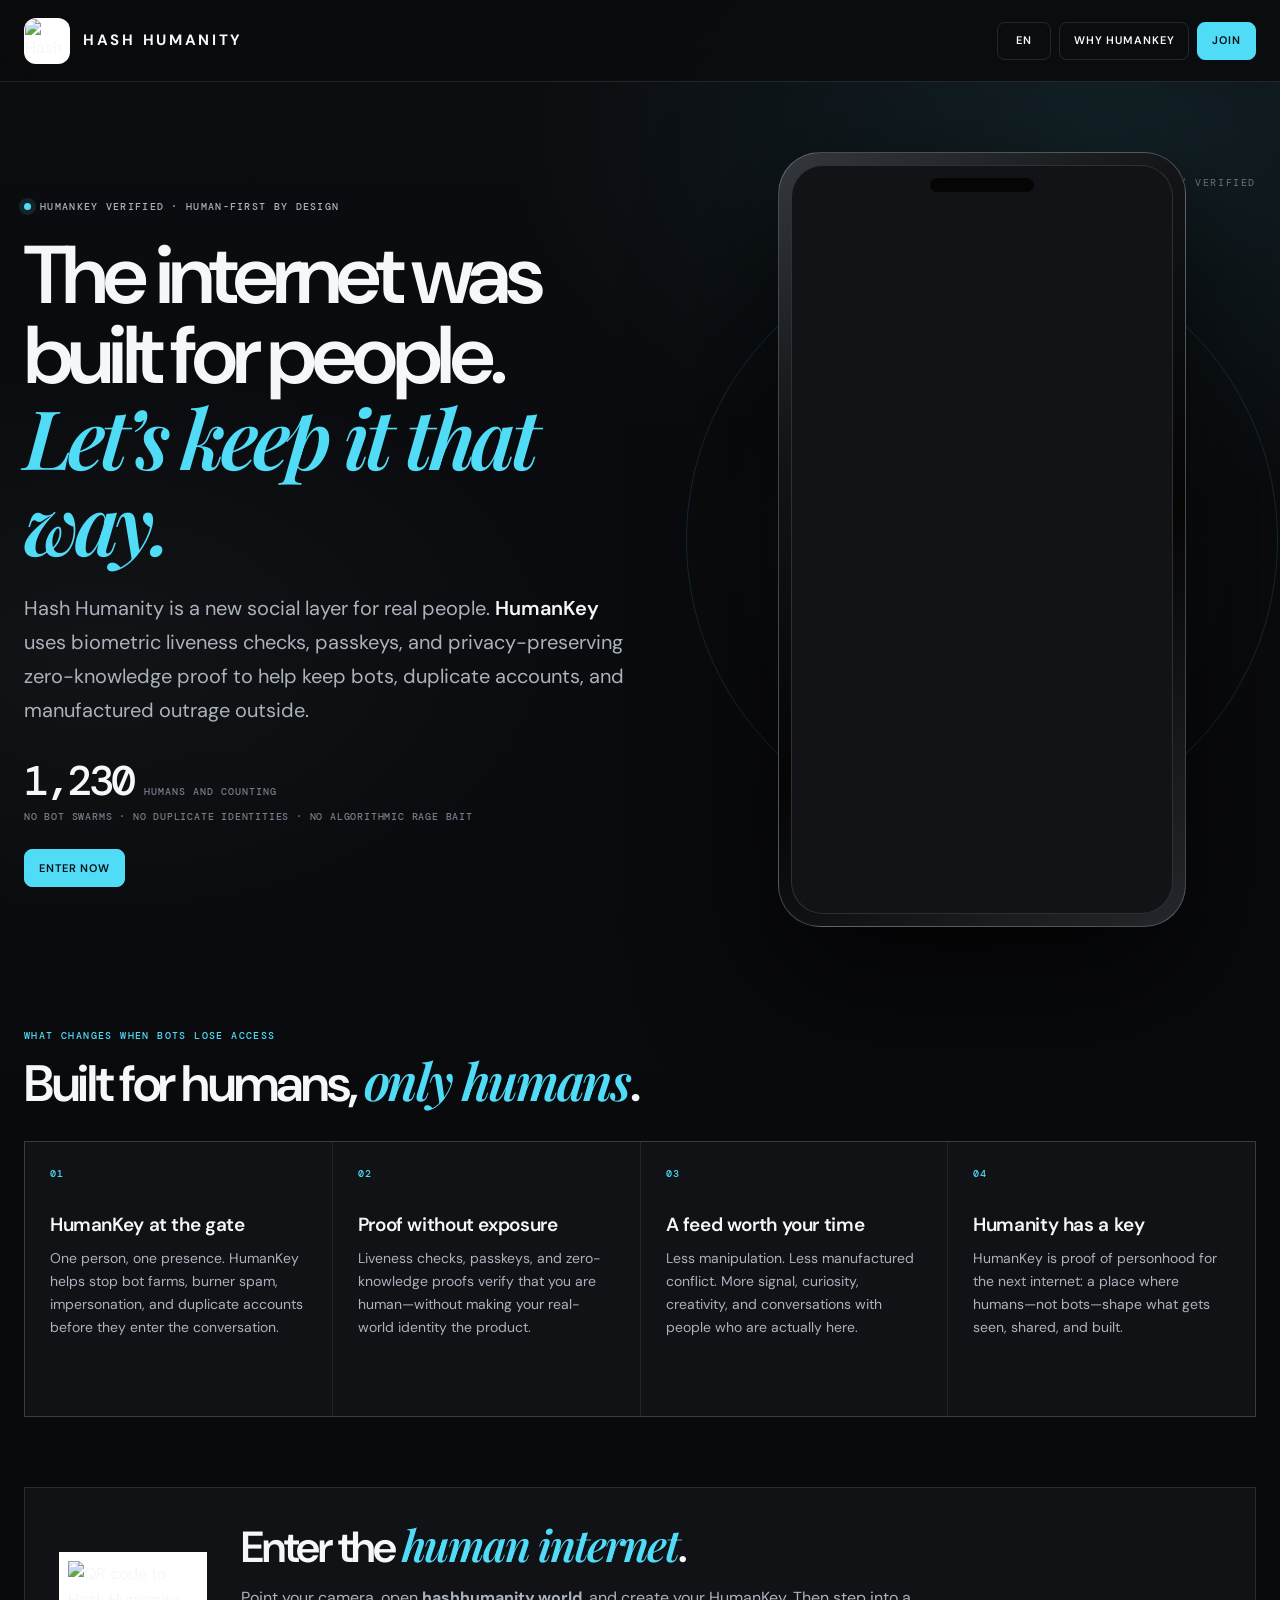
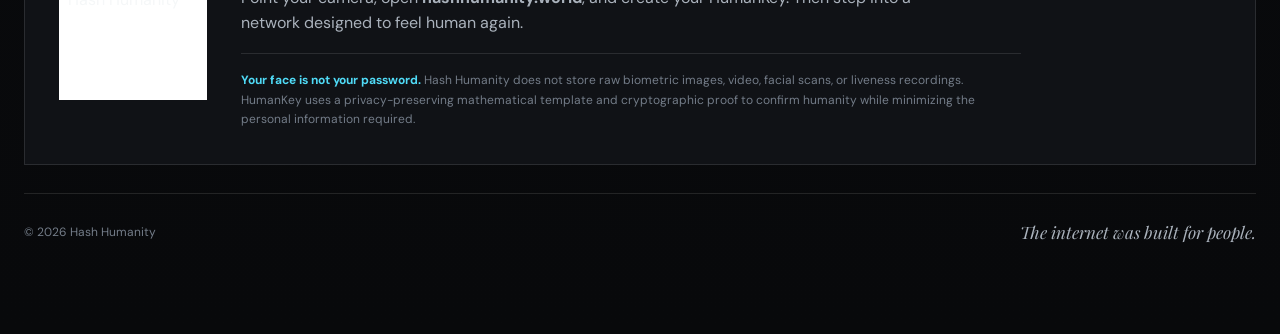
==== commit 2dc5e439: "Update print statement from 'Hello' to 'Goodbye'" ====
--- a/index.html
+++ b/index.html
@@ -2,72 +2,45 @@
 <html lang="en">
 <head>
   <meta charset="utf-8" />
-  <meta
-    name="viewport"
-    content="width=device-width, initial-scale=1, viewport-fit=cover"
-  />
+  <meta name="viewport" content="width=device-width, initial-scale=1, viewport-fit=cover" />
   <meta name="format-detection" content="telephone=no" />
 
-  <title>Hash Humanity — The Internet, Verified Human</title>
+  <title>Hash Humanity — Real People, Real Conversation</title>
 
   <meta
     name="description"
-    content="Hash Humanity is a human-first network secured by Humankey. Real people in. Bots, duplicate accounts, and algorithmic noise out."
+    content="Hash Humanity is a human-first network protected by HumanKey. Real people in. Bots, duplicate accounts, and artificial noise out."
   />
 
+  <meta name="theme-color" content="#0a0b0d" />
   <meta name="robots" content="index,follow,max-image-preview:large" />
-  <meta name="theme-color" content="#020202" />
-  <meta name="apple-mobile-web-app-title" content="Hash Humanity" />
-  <link rel="canonical" href="https://hashhumanity.promo/" />
-
-  <!-- Open Graph / sharing previews -->
+
   <meta property="og:type" content="website" />
   <meta property="og:locale" content="en_US" />
   <meta property="og:site_name" content="Hash Humanity" />
-  <meta
-    property="og:title"
-    content="Hash Humanity — The Internet, Verified Human."
-  />
+  <meta property="og:title" content="Hash Humanity — Real People, Real Conversation" />
   <meta
     property="og:description"
-    content="A human-first network secured by Humankey. Real people in. Bots, duplicate accounts, and manufactured outrage out."
+    content="A human-first network protected by HumanKey. Real people in. Bots and duplicate accounts out."
   />
   <meta property="og:url" content="https://hashhumanity.promo/" />
   <meta
     property="og:image"
     content="https://hashhumanity.promo/og-card-globe-dark-1200x630.jpg"
   />
-  <meta
-    property="og:image:secure_url"
-    content="https://hashhumanity.promo/og-card-globe-dark-1200x630.jpg"
-  />
-  <meta property="og:image:type" content="image/jpeg" />
-  <meta property="og:image:width" content="1200" />
-  <meta property="og:image:height" content="630" />
-  <meta
-    property="og:image:alt"
-    content="Hash Humanity — The Internet, Verified Human."
-  />
-
-  <!-- X / Twitter -->
+
   <meta name="twitter:card" content="summary_large_image" />
-  <meta
-    name="twitter:title"
-    content="Hash Humanity — The Internet, Verified Human"
-  />
+  <meta name="twitter:title" content="Hash Humanity — Real People, Real Conversation" />
   <meta
     name="twitter:description"
-    content="A human-first network secured by Humankey. Real people in. Bots and duplicate accounts out."
+    content="A human-first network protected by HumanKey. Real people in. Bots and duplicate accounts out."
   />
   <meta
     name="twitter:image"
     content="https://hashhumanity.promo/og-card-globe-dark-1200x630.jpg"
   />
-  <meta
-    name="twitter:image:alt"
-    content="Hash Humanity — The Internet, Verified Human."
-  />
-
+
+  <link rel="canonical" href="https://hashhumanity.promo/" />
   <link rel="icon" href="logo.png" />
   <link rel="apple-touch-icon" href="logo.png" />
   <link rel="preload" as="image" href="app-preview.png" />
@@ -76,705 +49,820 @@
   <link rel="preconnect" href="https://fonts.gstatic.com" crossorigin />
 
   <link
-    href="https://fonts.googleapis.com/css2?family=Inter:wght@400;500;600;700;800;900&family=Instrument+Serif:ital@0;1&family=JetBrains+Mono:wght@500;700&display=swap"
+    href="https://fonts.googleapis.com/css2?family=DM+Mono:wght@400;500&family=DM+Sans:opsz,wght@9..40,400;9..40,500;9..40,600;9..40,700&family=Playfair+Display:ital,wght@0,600;0,700;1,600;1,700&display=swap"
     rel="stylesheet"
   />
 
   <style>
-    :root {
+    :root{
       color-scheme: dark;
 
-      --bg: #020202;
-      --ink: #f7f7f7;
-      --muted: rgba(255, 255, 255, 0.72);
-      --muted2: rgba(255, 255, 255, 0.5);
-
-      --stroke: rgba(255, 255, 255, 0.16);
-      --stroke2: rgba(255, 255, 255, 0.32);
-
-      --accent: #38e0ff;
-      --accent-soft: rgba(56, 224, 255, 0.16);
-
-      --radius: 22px;
-      --radius2: 30px;
-      --wrap: 1200px;
-
-      --shadow: 0 28px 110px rgba(0, 0, 0, 0.7);
-
-      --sans: "Inter", system-ui, -apple-system, BlinkMacSystemFont, "Segoe UI", Roboto, Arial, sans-serif;
-      --serif: "Instrument Serif", Georgia, "Times New Roman", serif;
-      --mono: "JetBrains Mono", ui-monospace, SFMono-Regular, Menlo, monospace;
-    }
-
-    * {
+      --bg: #0a0b0d;
+      --surface: #101216;
+      --surface-2: #16191e;
+
+      --ink: #f5f7f8;
+      --muted: #aab2bc;
+      --muted-2: #737c88;
+
+      --accent: #50dbf7;
+      --accent-soft: rgba(80,219,247,.12);
+
+      --line: rgba(255,255,255,.11);
+      --line-strong: rgba(255,255,255,.23);
+
+      --wrap: 1240px;
+      --sans: "DM Sans", system-ui, -apple-system, BlinkMacSystemFont, "Segoe UI", sans-serif;
+      --serif: "Playfair Display", Georgia, serif;
+      --mono: "DM Mono", ui-monospace, SFMono-Regular, Menlo, monospace;
+
+      --shadow: 0 22px 62px rgba(0,0,0,.34);
+      --phone-shadow: 0 50px 130px rgba(0,0,0,.74);
+    }
+
+    *{
       box-sizing: border-box;
     }
 
+    html{
+      scroll-behavior: smooth;
+    }
+
     html,
-    body {
+    body{
       min-height: 100%;
     }
 
-    html {
-      scroll-behavior: smooth;
-    }
-
-    body {
+    body{
       margin: 0;
+      overflow-x: hidden;
       color: var(--ink);
+      background:
+        radial-gradient(900px 560px at 86% 7%, rgba(80,219,247,.10), transparent 66%),
+        radial-gradient(700px 440px at 8% 34%, rgba(255,255,255,.035), transparent 68%),
+        linear-gradient(180deg, #0b0c0f 0%, #08090b 100%);
       font: 16px/1.6 var(--sans);
-      background:
-        radial-gradient(circle at 50% -10%, rgba(56, 224, 255, 0.16), transparent 38%),
-        radial-gradient(circle at 85% 28%, rgba(255, 255, 255, 0.07), transparent 26%),
-        linear-gradient(180deg, #000 0%, #050505 50%, #000 100%);
       -webkit-font-smoothing: antialiased;
-      overflow-x: hidden;
-    }
-
-    body::before {
+    }
+
+    body::before{
       content: "";
       position: fixed;
       inset: 0;
       z-index: -1;
       pointer-events: none;
-      opacity: 0.6;
+      opacity: .28;
       background-image:
-        linear-gradient(rgba(255, 255, 255, 0.028) 1px, transparent 1px),
-        linear-gradient(90deg, rgba(255, 255, 255, 0.028) 1px, transparent 1px);
-      background-size: 60px 60px;
-      -webkit-mask-image: radial-gradient(circle at 50% 15%, black, transparent 75%);
-      mask-image: radial-gradient(circle at 50% 15%, black, transparent 75%);
-    }
-
-    a {
+        linear-gradient(rgba(255,255,255,.024) 1px, transparent 1px),
+        linear-gradient(90deg, rgba(255,255,255,.024) 1px, transparent 1px);
+      background-size: 50px 50px;
+      mask-image: linear-gradient(to bottom, #000 0%, transparent 82%);
+    }
+
+    ::selection{
+      color: #001116;
+      background: var(--accent);
+    }
+
+    a{
       color: inherit;
-    }
-
-    img {
+      text-decoration: none;
+    }
+
+    img{
       display: block;
       max-width: 100%;
     }
 
-    ::selection {
-      background: rgba(56, 224, 255, 0.32);
-    }
-
-    .wrap {
-      width: min(var(--wrap), 100%);
+    .wrap{
+      width: min(var(--wrap), calc(100% - 48px));
       margin: 0 auto;
-      padding: 0 26px;
-    }
-
-    header {
+    }
+
+    /* =====================================================
+       HEADER
+       ===================================================== */
+
+    header{
       position: sticky;
       top: 0;
       z-index: 100;
-      border-bottom: 1px solid rgba(255, 255, 255, 0.08);
-      background: rgba(2, 2, 2, 0.82);
-      -webkit-backdrop-filter: blur(18px) saturate(150%);
-      backdrop-filter: blur(18px) saturate(150%);
-    }
-
-    .header-inner {
-      min-height: 96px;
+      min-height: 82px;
+      display: flex;
+      align-items: center;
+      border-bottom: 1px solid var(--line);
+      background: rgba(10,11,13,.83);
+      backdrop-filter: blur(18px);
+      -webkit-backdrop-filter: blur(18px);
+    }
+
+    .header-inner{
       display: flex;
       align-items: center;
       justify-content: space-between;
-      gap: 20px;
-    }
-
-    .brand {
+      gap: 22px;
+    }
+
+    .brand{
+      display: inline-flex;
+      align-items: center;
+      gap: 13px;
+      min-width: 0;
+    }
+
+    .brand img{
+      width: 46px;
+      height: 46px;
+      flex: 0 0 auto;
+      object-fit: cover;
+      border: 1px solid var(--line-strong);
+      border-radius: 12px;
+      background: #fff;
+    }
+
+    .brand span{
+      color: var(--ink);
+      font-size: 15px;
+      font-weight: 700;
+      letter-spacing: .18em;
+      line-height: 1;
+      text-transform: uppercase;
+      white-space: nowrap;
+    }
+
+    .actions{
       display: flex;
       align-items: center;
-      gap: 16px;
-      text-decoration: none;
-    }
-
-    .brand img {
-      width: 62px;
-      height: 62px;
-      border-radius: 18px;
-      object-fit: cover;
-      background: #fff;
-      border: 1px solid rgba(255, 255, 255, 0.25);
-      box-shadow: 0 0 30px rgba(255, 255, 255, 0.14);
-    }
-
-    .brand span {
-      font-size: clamp(18px, 2.5vw, 31px);
-      font-weight: 900;
-      line-height: 1;
-      letter-spacing: 0.18em;
-      text-transform: uppercase;
-      white-space: nowrap;
-    }
-
-    .actions {
-      display: flex;
-      align-items: center;
-      justify-content: flex-end;
-      gap: 10px;
-      flex-wrap: wrap;
-    }
-
-    .btn {
-      appearance: none;
+      gap: 8px;
+    }
+
+    .btn{
+      min-height: 38px;
       display: inline-flex;
       align-items: center;
       justify-content: center;
-      gap: 8px;
-      padding: 11px 17px;
+      padding: 0 14px;
       color: var(--ink);
-      border: 1px solid var(--stroke);
-      border-radius: 999px;
-      background: linear-gradient(
-        180deg,
-        rgba(255, 255, 255, 0.11),
-        rgba(255, 255, 255, 0.035)
-      );
-      box-shadow:
-        inset 0 1px 0 rgba(255, 255, 255, 0.12),
-        0 14px 48px rgba(0, 0, 0, 0.45);
+      border: 1px solid var(--line);
+      border-radius: 8px;
+      background: transparent;
       cursor: pointer;
-      font-size: 11px;
-      font-weight: 800;
-      letter-spacing: 0.1em;
-      text-align: center;
-      text-decoration: none;
+      font: 600 11px/1 var(--sans);
+      letter-spacing: .08em;
       text-transform: uppercase;
-      transition:
-        transform 0.18s ease,
-        border-color 0.18s ease,
-        background 0.18s ease;
-    }
-
-    .btn:hover {
-      transform: translateY(-2px);
-      border-color: var(--stroke2);
-      background: linear-gradient(
-        180deg,
-        rgba(255, 255, 255, 0.2),
-        rgba(255, 255, 255, 0.07)
-      );
-    }
-
-    .btn.primary {
+      transition: background .18s ease, border-color .18s ease, color .18s ease;
+    }
+
+    .btn:hover{
+      border-color: var(--line-strong);
+      background: rgba(255,255,255,.06);
+    }
+
+    .btn.primary{
+      color: #041014;
+      border-color: var(--accent);
+      background: var(--accent);
+    }
+
+    .btn.primary:hover{
+      border-color: #96edff;
+      background: #96edff;
+    }
+
+    .btn:focus-visible{
+      outline: 2px solid var(--accent);
+      outline-offset: 3px;
+    }
+
+    .lang-switch{
       position: relative;
-      overflow: hidden;
-      color: #000;
-      border-color: rgba(255, 255, 255, 0.9);
-      background: linear-gradient(180deg, #fff, #d0d0d0);
-      box-shadow:
-        0 0 40px rgba(56, 224, 255, 0.26),
-        0 20px 70px rgba(0, 0, 0, 0.65);
-    }
-
-    .btn.primary::after {
-      content: "";
+    }
+
+    .lang-btn{
+      min-width: 54px;
+    }
+
+    .lang-menu{
       position: absolute;
-      top: 0;
-      left: -130%;
-      width: 55%;
-      height: 100%;
-      background: linear-gradient(
-        100deg,
-        transparent,
-        rgba(255, 255, 255, 0.88),
-        transparent
-      );
-      transform: skewX(-18deg);
-      animation: sweep 4.5s ease-in-out infinite;
-    }
-
-    @keyframes sweep {
-      0%,
-      55% {
-        left: -130%;
-      }
-
-      78%,
-      100% {
-        left: 135%;
-      }
-    }
-
-    .lang-switch {
-      position: relative;
-    }
-
-    .lang-btn {
-      min-width: 58px;
-    }
-
-    .lang-menu {
-      position: absolute;
-      top: calc(100% + 8px);
+      top: calc(100% + 10px);
       right: 0;
       z-index: 200;
-      display: none;
-      width: 200px;
-      max-height: 320px;
+      width: 196px;
+      max-height: 330px;
       margin: 0;
       padding: 6px;
       overflow-y: auto;
       list-style: none;
-      border: 1px solid var(--stroke);
-      border-radius: 14px;
-      background: #0c0c0c;
-      box-shadow: 0 24px 70px rgba(0, 0, 0, 0.7);
-    }
-
-    .lang-menu.open {
+      display: none;
+      border: 1px solid var(--line-strong);
+      border-radius: 10px;
+      background: #16181d;
+      box-shadow: var(--shadow);
+    }
+
+    .lang-menu.open{
       display: block;
     }
 
-    .lang-menu li {
-      display: block;
-    }
-
-    .lang-menu button {
+    .lang-menu button{
+      width: 100%;
       display: flex;
-      width: 100%;
       align-items: center;
       justify-content: space-between;
-      gap: 8px;
-      padding: 10px 12px;
+      gap: 10px;
+      padding: 10px;
       color: var(--muted);
       border: 0;
-      border-radius: 9px;
+      border-radius: 6px;
       background: transparent;
       cursor: pointer;
-      font: 13px var(--sans);
+      font: 500 13px var(--sans);
       text-align: left;
     }
 
-    .lang-menu button:hover {
-      color: #fff;
+    .lang-menu button:hover,
+    .lang-menu button[aria-selected="true"]{
+      color: var(--ink);
       background: var(--accent-soft);
     }
 
-    .lang-menu button[aria-selected="true"] {
-      color: var(--accent);
-    }
-
-    .lang-menu .code {
-      color: var(--muted2);
+    .lang-menu .code{
+      color: var(--muted-2);
       font: 10px var(--mono);
-      letter-spacing: 0.1em;
-    }
-
-    main {
-      padding-bottom: 72px;
-    }
-
-    .hero {
+      letter-spacing: .08em;
+    }
+
+    /* =====================================================
+       HERO
+       ===================================================== */
+
+    main{
+      padding-bottom: 76px;
+    }
+
+    .hero{
+      min-height: 660px;
       display: grid;
-      grid-template-columns: 1.08fr 1fr;
+      grid-template-columns: minmax(0, 1.05fr) minmax(340px, .95fr);
       align-items: center;
-      gap: 58px;
-      min-height: 690px;
-      padding: 62px 0 38px;
-    }
-
-    .eyebrow {
+      gap: clamp(36px, 6vw, 90px);
+      padding: 70px 0;
+    }
+
+    .eyebrow{
       display: inline-flex;
       align-items: center;
-      gap: 10px;
+      gap: 9px;
       margin-bottom: 22px;
-      padding: 7px 15px;
-      color: rgba(255, 255, 255, 0.76);
-      border: 1px solid rgba(255, 255, 255, 0.18);
-      border-radius: 999px;
-      background: rgba(255, 255, 255, 0.05);
-      font: 11px var(--mono);
-      letter-spacing: 0.14em;
+      color: var(--muted);
+      font: 500 10px var(--mono);
+      letter-spacing: .13em;
       text-transform: uppercase;
     }
 
-    .eyebrow-dot {
+    .eyebrow-dot{
       width: 7px;
       height: 7px;
-      border-radius: 999px;
+      border-radius: 50%;
       background: var(--accent);
-      box-shadow: 0 0 13px var(--accent);
-      animation: beat 1.9s ease-in-out infinite;
-    }
-
-    @keyframes beat {
-      50% {
-        opacity: 0.55;
-        transform: scale(1.45);
-      }
-    }
-
-    h1 {
-      max-width: 820px;
-      margin: 0 0 17px;
-      font-size: clamp(48px, 6.8vw, 92px);
-      font-weight: 900;
-      line-height: 0.95;
-      letter-spacing: -0.055em;
-      text-shadow: 0 0 36px rgba(255, 255, 255, 0.1);
+      box-shadow: 0 0 0 5px var(--accent-soft);
+    }
+
+    h1{
+      max-width: 780px;
+      margin: 0 0 23px;
+      font-size: clamp(50px, 6.4vw, 88px);
+      font-weight: 600;
+      letter-spacing: -.058em;
+      line-height: .98;
     }
 
     h1 em,
-    h2 em {
+    h2 em{
+      color: var(--accent);
       font-family: var(--serif);
-      font-style: italic;
-      font-weight: 400;
-      letter-spacing: -0.01em;
-    }
-
-    .lead {
-      max-width: 650px;
+      font-weight: 600;
+    }
+
+    .lead{
+      max-width: 610px;
       margin: 0;
       color: var(--muted);
-      font-size: clamp(17px, 1.9vw, 20px);
-    }
-
-    .lead strong,
-    .cta strong {
-      color: #fff;
-    }
-
-    .proofline {
+      font-size: clamp(17px, 1.8vw, 20px);
+      line-height: 1.7;
+    }
+
+    .lead strong{
+      color: var(--ink);
+      font-weight: 600;
+    }
+
+    .proofline{
       display: flex;
       align-items: baseline;
       gap: 12px;
-      margin: 25px 0 6px;
-      font-family: var(--mono);
-    }
-
-    .proofline .num {
-      color: var(--accent);
-      font-size: clamp(28px, 3.6vw, 40px);
-      font-weight: 700;
-      letter-spacing: -0.02em;
-      text-shadow: 0 0 24px rgba(56, 224, 255, 0.36);
-    }
-
-    .proofline .lbl {
-      color: var(--muted2);
-      font-size: 11px;
-      letter-spacing: 0.14em;
+      margin: 33px 0 7px;
+    }
+
+    .proofline .num{
+      color: var(--ink);
+      font: 500 clamp(31px, 3.4vw, 42px)/1 var(--mono);
+      letter-spacing: -.08em;
+    }
+
+    .proofline .lbl{
+      color: var(--muted-2);
+      font: 500 10px var(--mono);
+      letter-spacing: .10em;
       text-transform: uppercase;
     }
 
-    .subline {
-      margin: 0 0 23px;
-      color: var(--muted2);
-      font: 11px var(--mono);
-      letter-spacing: 0.14em;
+    .subline{
+      max-width: 500px;
+      margin: 0 0 24px;
+      color: var(--muted-2);
+      font: 500 10px/1.6 var(--mono);
+      letter-spacing: .08em;
       text-transform: uppercase;
     }
 
-    .device-orbit {
+    /* =====================================================
+       PHONE
+       ===================================================== */
+
+    .device-orbit{
       position: relative;
+      min-height: 550px;
       display: grid;
-      min-height: 560px;
       place-items: center;
-      isolation: isolate;
-    }
-
-    .device-orbit::before {
+    }
+
+    .device-orbit::before{
       content: "";
       position: absolute;
-      width: 110%;
+      width: min(590px, 115%);
       aspect-ratio: 1;
-      border: 1px solid rgba(255, 255, 255, 0.14);
+      border: 1px solid rgba(80,219,247,.15);
       border-radius: 50%;
-      background: radial-gradient(
-        circle,
-        rgba(255, 255, 255, 0.09),
-        transparent 62%
-      );
-    }
-
-    .device-orbit::after {
-      content: "";
+      background: radial-gradient(circle, rgba(80,219,247,.10), transparent 65%);
+    }
+
+    .device-orbit::after{
+      content: "HUMAN // VERIFIED";
       position: absolute;
-      width: 78%;
-      aspect-ratio: 1;
-      border: 1px dashed rgba(255, 255, 255, 0.19);
-      border-radius: 50%;
-      animation: spin 44s linear infinite;
-    }
-
-    @keyframes spin {
-      to {
-        transform: rotate(360deg);
-      }
-    }
-
-    .device {
+      top: 24px;
+      right: 0;
+      color: var(--muted-2);
+      font: 10px var(--mono);
+      letter-spacing: .16em;
+    }
+
+    .device{
       position: relative;
       z-index: 1;
-      width: min(455px, 88%);
+      width: min(408px, 88%);
       aspect-ratio: 10 / 19;
-      padding: 14px;
-      border: 1px solid rgba(255, 255, 255, 0.22);
-      border-radius: 44px;
-      background: linear-gradient(145deg, #2a2a2a, #030303 42%, #151515);
-      box-shadow:
-        0 54px 150px rgba(0, 0, 0, 0.86),
-        0 0 70px rgba(255, 255, 255, 0.1),
-        inset 0 2px 0 rgba(255, 255, 255, 0.13);
-      transform: perspective(1200px) rotateY(-12deg) rotateX(5deg);
-      animation: float 7s ease-in-out infinite;
-    }
-
-    @keyframes float {
-      50% {
-        transform: perspective(1200px) rotateY(-8deg) rotateX(3deg) translateY(-11px);
-      }
-    }
-
-    .screen {
+      padding: 12px;
+      border: 1px solid rgba(255,255,255,.24);
+      border-radius: 42px;
+      background: linear-gradient(145deg, #34373d 0%, #121417 28%, #050506 60%, #24272b 100%);
+      box-shadow: var(--phone-shadow);
+    }
+
+    .screen{
+      position: relative;
       width: 100%;
       height: 100%;
       overflow: hidden;
-      border-radius: 31px;
-      background:
-        linear-gradient(
-          120deg,
-          transparent 34%,
-          rgba(255, 255, 255, 0.13) 45%,
-          transparent 56%
-        ),
-        url("app-preview.png") center / cover no-repeat,
-        #060606;
-      box-shadow: inset 0 0 0 1px rgba(255, 255, 255, 0.1);
-    }
-
-    .section-head {
-      margin: 62px 0 25px;
-    }
-
-    .kicker {
+      border: 1px solid rgba(255,255,255,.12);
+      border-radius: 32px;
+      background: url("app-preview.png") center / cover no-repeat, #111317;
+    }
+
+    .screen::before{
+      content: "";
+      position: absolute;
+      top: 12px;
+      left: 50%;
+      width: 104px;
+      height: 14px;
+      transform: translateX(-50%);
+      border-radius: 999px;
+      background: #050505;
+    }
+
+    /* =====================================================
+       FEATURES
+       ===================================================== */
+
+    .section-head{
+      max-width: 760px;
+      margin: 32px 0 30px;
+    }
+
+    .kicker{
       display: block;
-      margin-bottom: 9px;
-      color: var(--muted2);
-      font: 11px var(--mono);
-      letter-spacing: 0.17em;
+      margin-bottom: 12px;
+      color: var(--accent);
+      font: 500 10px var(--mono);
+      letter-spacing: .14em;
       text-transform: uppercase;
     }
 
-    h2 {
+    h2{
       margin: 0;
-      font-size: clamp(30px, 4vw, 46px);
-      font-weight: 900;
-      line-height: 1.06;
-      letter-spacing: -0.035em;
-    }
-
-    .grid {
+      font-size: clamp(34px, 4vw, 54px);
+      font-weight: 600;
+      letter-spacing: -.046em;
+      line-height: 1.05;
+    }
+
+    .grid{
       display: grid;
       grid-template-columns: repeat(4, 1fr);
-      gap: 18px;
-    }
-
-    .card {
-      min-height: 260px;
-      padding: 24px 20px;
-      overflow: hidden;
-      border: 1px solid rgba(255, 255, 255, 0.13);
-      border-radius: var(--radius);
-      background: linear-gradient(
-        180deg,
-        rgba(255, 255, 255, 0.085),
-        rgba(255, 255, 255, 0.03)
-      );
-      box-shadow: var(--shadow);
-      transition:
-        transform 0.25s ease,
-        border-color 0.25s ease;
-    }
-
-    .card:hover {
-      border-color: rgba(56, 224, 255, 0.45);
-      transform: translateY(-6px);
-    }
-
-    .card .idx {
+      gap: 1px;
+      border: 1px solid var(--line);
+      background: var(--line);
+    }
+
+    .card{
+      min-height: 274px;
+      padding: 25px;
+      background: var(--surface);
+      transition: background .2s ease;
+    }
+
+    .card:hover{
+      background: var(--surface-2);
+    }
+
+    .card .idx{
       display: block;
-      margin-bottom: 14px;
+      margin-bottom: 34px;
       color: var(--accent);
-      font: 11px var(--mono);
-      letter-spacing: 0.14em;
-    }
-
-    .card h3 {
+      font: 500 10px var(--mono);
+      letter-spacing: .12em;
+    }
+
+    .card h3{
       margin: 0 0 10px;
-      font-size: 18px;
+      font-size: 19px;
+      font-weight: 600;
+      letter-spacing: -.02em;
       line-height: 1.2;
     }
 
-    .card p {
+    .card p{
       margin: 0;
       color: var(--muted);
       font-size: 14px;
-    }
-
-    .cta {
-      display: flex;
+      line-height: 1.65;
+    }
+
+    /* =====================================================
+       QR CTA
+       ===================================================== */
+
+    .cta{
+      display: grid;
+      grid-template-columns: 148px minmax(0, 1fr);
       align-items: center;
-      gap: 28px;
-      margin-top: 45px;
-      padding: 29px;
-      border: 1px solid rgba(255, 255, 255, 0.16);
-      border-radius: var(--radius2);
-      background:
-        radial-gradient(circle at 13% 0%, rgba(56, 224, 255, 0.2), transparent 35%),
-        linear-gradient(
-          135deg,
-          rgba(255, 255, 255, 0.12),
-          rgba(255, 255, 255, 0.04)
-        );
-      box-shadow: var(--shadow);
-    }
-
-    .cta img {
-      flex: 0 0 auto;
-      width: 155px;
-      height: 155px;
-      padding: 10px;
-      border-radius: 22px;
+      gap: 34px;
+      margin-top: 70px;
+      padding: 34px;
+      border: 1px solid var(--line);
+      background: var(--surface);
+    }
+
+    .cta img{
+      width: 148px;
+      height: 148px;
+      padding: 9px;
       background: #fff;
       object-fit: contain;
-      box-shadow: 0 0 40px rgba(255, 255, 255, 0.16);
-    }
-
-    .cta .txt {
-      flex: 1;
-    }
-
-    .cta p {
-      margin: 10px 0 0;
+    }
+
+    .cta .txt{
+      min-width: 0;
+    }
+
+    .cta h2{
+      font-size: clamp(30px, 3.4vw, 44px);
+    }
+
+    .cta p{
+      max-width: 700px;
+      margin: 14px 0 0;
       color: var(--muted);
     }
 
-    .fineprint {
-      margin-top: 15px;
-      color: var(--muted2);
-      font-size: 13px;
-    }
-
-    .fineprint strong {
+    .fineprint{
+      max-width: 780px;
+      margin-top: 17px;
+      padding-top: 17px;
+      color: var(--muted-2);
+      border-top: 1px solid var(--line);
+      font-size: 12px;
+      line-height: 1.65;
+    }
+
+    .fineprint strong{
       color: var(--accent);
     }
 
-    footer {
+    footer{
       display: flex;
       align-items: center;
       justify-content: space-between;
-      gap: 14px;
-      margin-top: 27px;
-      padding-top: 23px;
-      color: var(--muted2);
-      border-top: 1px solid rgba(255, 255, 255, 0.08);
-      font-size: 13px;
-    }
-
-    footer .tag {
+      gap: 16px;
+      margin-top: 28px;
+      padding: 25px 0 12px;
+      color: var(--muted-2);
+      border-top: 1px solid var(--line);
+      font-size: 12px;
+    }
+
+    footer .tag{
       color: var(--muted);
       font-family: var(--serif);
-      font-size: 16px;
+      font-size: 17px;
       font-style: italic;
     }
 
-    @media (max-width: 1080px) {
-      .hero {
+    /* =====================================================
+       TABLET
+       ===================================================== */
+
+    @media (max-width: 1020px){
+      .hero{
         grid-template-columns: 1fr;
-        gap: 32px;
         min-height: auto;
-        padding-top: 48px;
-      }
-
-      .device-orbit {
-        min-height: 470px;
-      }
-
-      .device {
-        animation: none;
-        transform: none;
-      }
-
-      .grid {
+        padding-top: 58px;
+      }
+
+      .device-orbit{
+        min-height: 500px;
+      }
+
+      .grid{
         grid-template-columns: repeat(2, 1fr);
       }
     }
 
-    @media (max-width: 700px) {
-      .wrap {
+    /* =====================================================
+       MOBILE
+       ===================================================== */
+
+    @media (max-width: 700px){
+      .wrap{
+        width: 100%;
         padding-right: 18px;
         padding-left: 18px;
       }
 
-      .header-inner {
-        min-height: 82px;
-      }
-
-      .brand img {
-        width: 44px;
-        height: 44px;
-        border-radius: 13px;
-      }
-
-      .brand span {
+      header{
+        min-height: 0;
+        padding: calc(11px + env(safe-area-inset-top, 0px)) 0 11px;
+      }
+
+      .header-inner{
+        display: grid;
+        grid-template-columns: 1fr;
+        gap: 12px;
+      }
+
+      .brand{
+        width: 100%;
+      }
+
+      .brand img{
+        width: 40px;
+        height: 40px;
+        border-radius: 10px;
+      }
+
+      .brand span{
+        max-width: calc(100vw - 84px);
+        overflow: hidden;
+        font-size: 14px;
+        letter-spacing: .12em;
+        text-overflow: ellipsis;
+      }
+
+      .actions{
+        display: grid;
+        grid-template-columns: 58px minmax(0, 1fr) minmax(0, 1fr);
+        width: 100%;
+        gap: 7px;
+      }
+
+      .actions .btn,
+      .lang-switch,
+      .lang-btn{
+        width: 100%;
+      }
+
+      .actions .btn{
+        min-width: 0;
+        min-height: 38px;
+        padding: 0 7px;
+        border-radius: 7px;
+        font-size: 9px;
+        letter-spacing: .045em;
+      }
+
+      .lang-menu{
+        top: calc(100% + 8px);
+        left: 0;
+        right: auto;
+      }
+
+      main{
+        padding-bottom: 45px;
+      }
+
+      .hero{
+        display: flex;
+        flex-direction: column;
+        gap: 26px;
+        padding: 42px 0 34px;
+      }
+
+      .eyebrow{
+        margin-bottom: 17px;
+        font-size: 9px;
+        letter-spacing: .10em;
+      }
+
+      h1{
+        max-width: 365px;
+        margin-bottom: 18px;
+        font-size: clamp(41px, 11.7vw, 58px);
+        line-height: 1.01;
+      }
+
+      .lead{
+        max-width: 37ch;
         font-size: 16px;
-        letter-spacing: 0.09em;
-      }
-
-      .btn {
-        padding: 9px 12px;
-        font-size: 10px;
-      }
-
-      .lang-menu {
-        right: auto;
-        left: 50%;
-        transform: translateX(-50%);
-      }
-
-      .hero {
-        padding-top: 38px;
-      }
-
-      .device-orbit {
-        min-height: 410px;
-      }
-
-      .grid {
+        line-height: 1.68;
+      }
+
+      .proofline{
+        gap: 10px;
+        margin-top: 25px;
+      }
+
+      .proofline .num{
+        font-size: 31px;
+      }
+
+      .proofline .lbl{
+        max-width: 160px;
+        font-size: 9px;
+        line-height: 1.45;
+      }
+
+      .subline{
+        max-width: 310px;
+        margin-bottom: 21px;
+        font-size: 9px;
+        line-height: 1.7;
+      }
+
+      .hero > div:first-child > .btn.primary{
+        width: 100%;
+        min-height: 48px;
+        border-radius: 8px;
+        font-size: 11px;
+      }
+
+      .device-orbit{
+        min-height: auto;
+        padding-top: 4px;
+      }
+
+      .device-orbit::before{
+        width: 330px;
+        max-width: 100%;
+      }
+
+      .device-orbit::after{
+        display: none;
+      }
+
+      .device{
+        width: min(282px, 76vw);
+        padding: 8px;
+        border-radius: 29px;
+      }
+
+      .screen{
+        border-radius: 21px;
+      }
+
+      .screen::before{
+        top: 9px;
+        width: 76px;
+        height: 9px;
+      }
+
+      .section-head{
+        margin: 24px 0 20px;
+      }
+
+      .kicker{
+        margin-bottom: 10px;
+        font-size: 9px;
+      }
+
+      h2{
+        font-size: clamp(30px, 9vw, 40px);
+        line-height: 1.08;
+      }
+
+      .grid{
         grid-template-columns: 1fr;
-        gap: 14px;
-      }
-
-      .card {
-        min-height: auto;
-      }
-
-      .cta {
+        margin: 0;
+      }
+
+      .card{
+        min-height: 0;
+        padding: 22px 20px 24px;
+      }
+
+      .card .idx{
+        margin-bottom: 20px;
+        font-size: 9px;
+      }
+
+      .card h3{
+        font-size: 19px;
+      }
+
+      .cta{
+        grid-template-columns: 1fr;
+        gap: 20px;
+        margin-top: 40px;
+        padding: 22px;
+      }
+
+      .cta img{
+        width: 104px;
+        height: 104px;
+      }
+
+      .cta h2{
+        font-size: 29px;
+      }
+
+      .cta p{
+        font-size: 14px;
+        line-height: 1.65;
+      }
+
+      .fineprint{
+        margin-top: 16px;
+        padding-top: 15px;
+        font-size: 11px;
+      }
+
+      footer{
+        align-items: flex-start;
         flex-direction: column;
-        align-items: flex-start;
-        gap: 20px;
-        padding: 22px;
-      }
-
-      .cta img {
-        width: 126px;
-        height: 126px;
-      }
-
-      footer {
-        flex-direction: column;
-        align-items: flex-start;
-      }
-    }
-
-    @media (prefers-reduced-motion: reduce) {
+        gap: 8px;
+        padding-bottom: 34px;
+      }
+    }
+
+    @media (max-width: 380px){
+      .wrap{
+        padding-right: 14px;
+        padding-left: 14px;
+      }
+
+      .actions{
+        grid-template-columns: 52px minmax(0, 1fr) minmax(0, 1fr);
+        gap: 5px;
+      }
+
+      .actions .btn{
+        font-size: 8px;
+        letter-spacing: .02em;
+      }
+
+      h1{
+        font-size: 40px;
+      }
+
+      .device{
+        width: min(264px, 78vw);
+      }
+    }
+
+    @media (prefers-reduced-motion: reduce){
       *,
       *::before,
-      *::after {
+      *::after{
         scroll-behavior: auto !important;
         animation: none !important;
         transition: none !important;
@@ -788,11 +876,11 @@
     <div class="wrap header-inner">
       <a class="brand" href="#home" aria-label="Hash Humanity home">
         <img src="logo.png" alt="Hash Humanity logo" />
-        <span>HASH HUMANITY</span>
+        <span>Hash Humanity</span>
       </a>
 
       <nav class="actions" aria-label="Primary navigation">
-        <div class="lang-switch" id="langSwitch">
+        <div class="lang-switch">
           <button
             class="btn lang-btn"
             id="langBtn"
@@ -812,10 +900,10 @@
         </div>
 
         <a class="btn" href="mission.html" data-i18n="nav_learn">
-          Why Humankey
+          Why HumanKey
         </a>
 
-        <a class="btn" href="join.html" data-i18n="nav_join">
+        <a class="btn primary" href="join.html" data-i18n="nav_join">
           Join
         </a>
       </nav>
@@ -828,7 +916,7 @@
         <div class="eyebrow">
           <span class="eyebrow-dot"></span>
           <span data-i18n="eyebrow">
-            Humankey verified · Human-first by design
+            HumanKey verified · Human-first by design
           </span>
         </div>
 
@@ -839,9 +927,8 @@
 
         <p class="lead" data-i18n-html="lead">
           Hash Humanity is a new social layer for real people.
-          <strong>Humankey</strong> uses biometric liveness checks, passkeys,
-          and privacy-preserving zero-knowledge proof to help keep bots,
-          duplicate accounts, and manufactured outrage outside.
+          <strong>HumanKey</strong> helps reduce bots, duplicate accounts,
+          and artificial engagement before they reach the conversation.
         </p>
 
         <div class="proofline">
@@ -887,55 +974,38 @@
       <div class="grid" aria-label="Hash Humanity features">
         <article class="card">
           <span class="idx">01</span>
-
-          <h3 data-i18n="card1_h3">
-            Humankey at the gate
-          </h3>
-
+          <h3 data-i18n="card1_h3">HumanKey at the gate</h3>
           <p data-i18n="card1_p">
-            One person, one presence. Humankey helps stop bot farms, burner
-            spam, impersonation, and duplicate accounts before they enter the
+            One person, one presence. HumanKey helps stop bot farms,
+            impersonation, spam, and duplicate accounts before they enter the
             conversation.
           </p>
         </article>
 
         <article class="card">
           <span class="idx">02</span>
-
-          <h3 data-i18n="card2_h3">
-            Proof without exposure
-          </h3>
-
+          <h3 data-i18n="card2_h3">Proof without exposure</h3>
           <p data-i18n="card2_p">
-            Liveness checks, passkeys, and zero-knowledge proofs verify that
-            you are human—without making your real-world identity the product.
+            Liveness checks, passkeys, and privacy-preserving proofs help
+            confirm that you are human without making your identity the product.
           </p>
         </article>
 
         <article class="card">
           <span class="idx">03</span>
-
-          <h3 data-i18n="card3_h3">
-            A feed worth your time
-          </h3>
-
+          <h3 data-i18n="card3_h3">A feed worth your time</h3>
           <p data-i18n="card3_p">
-            Less manipulation. Less manufactured conflict. More signal,
-            curiosity, creativity, and conversations with people who are
-            actually here.
+            Less manipulation. Less manufactured conflict. More curiosity,
+            creativity, and conversations with people who are actually here.
           </p>
         </article>
 
         <article class="card">
           <span class="idx">04</span>
-
-          <h3 data-i18n="card4_h3">
-            Humanity has a key
-          </h3>
-
+          <h3 data-i18n="card4_h3">Humanity has a key</h3>
           <p data-i18n="card4_p">
-            Humankey is proof of personhood for the next internet: a place
-            where humans—not bots—shape what gets seen, shared, and built.
+            HumanKey is proof of personhood for a network where humans—not
+            bots—shape what gets seen, shared, and built.
           </p>
         </article>
       </div>
@@ -944,7 +1014,7 @@
     <section class="cta" aria-label="Join Hash Humanity">
       <img
         src="hashhumanity-qr.png"
-        alt="QR code to hashhumanity.world"
+        alt="QR code to Hash Humanity"
       />
 
       <div class="txt">
@@ -954,16 +1024,14 @@
 
         <p data-i18n-html="cta_p">
           Point your camera, open <strong>hashhumanity.world</strong>, and
-          create your Humankey. Then step into a network designed to feel human
+          create your HumanKey. Then enter a network designed to feel human
           again.
         </p>
 
         <div class="fineprint" data-i18n-html="fineprint">
           <strong>Your face is not your password.</strong>
-          Hash Humanity does not store raw biometric images, video, facial
-          scans, or liveness recordings. Humankey uses a privacy-preserving
-          mathematical template and cryptographic proof to confirm humanity
-          while minimizing the personal information required.
+          HumanKey is designed to minimize the personal information needed to
+          confirm that an account belongs to a real person.
         </div>
       </div>
     </section>
@@ -978,19 +1046,11 @@
   </main>
 
   <noscript>
-    <div
-      style="
-        padding: 16px 26px;
-        text-align: center;
-        color: #fff;
-        border-top: 1px solid rgba(255,255,255,.12);
-        background: #050505;
-      "
-    >
-      Hash Humanity is a human-first social network secured by Humankey.
+    <div style="padding:18px;text-align:center;background:#101216;color:#fff;">
+      Hash Humanity is a human-first social network.
       <a
         href="https://hashhumanity.world/universe"
-        style="color:#38e0ff; font-weight:800;"
+        style="color:#50dbf7;font-weight:700;"
       >
         Enter Hash Humanity
       </a>
@@ -1001,8 +1061,6 @@
     document.getElementById("year").textContent = new Date().getFullYear();
   </script>
 
-  <!-- Keep this. Your i18n.js will provide browser-language detection,
-       translations, language-menu behavior, and text replacement. -->
   <script src="i18n.js"></script>
 
   <script>
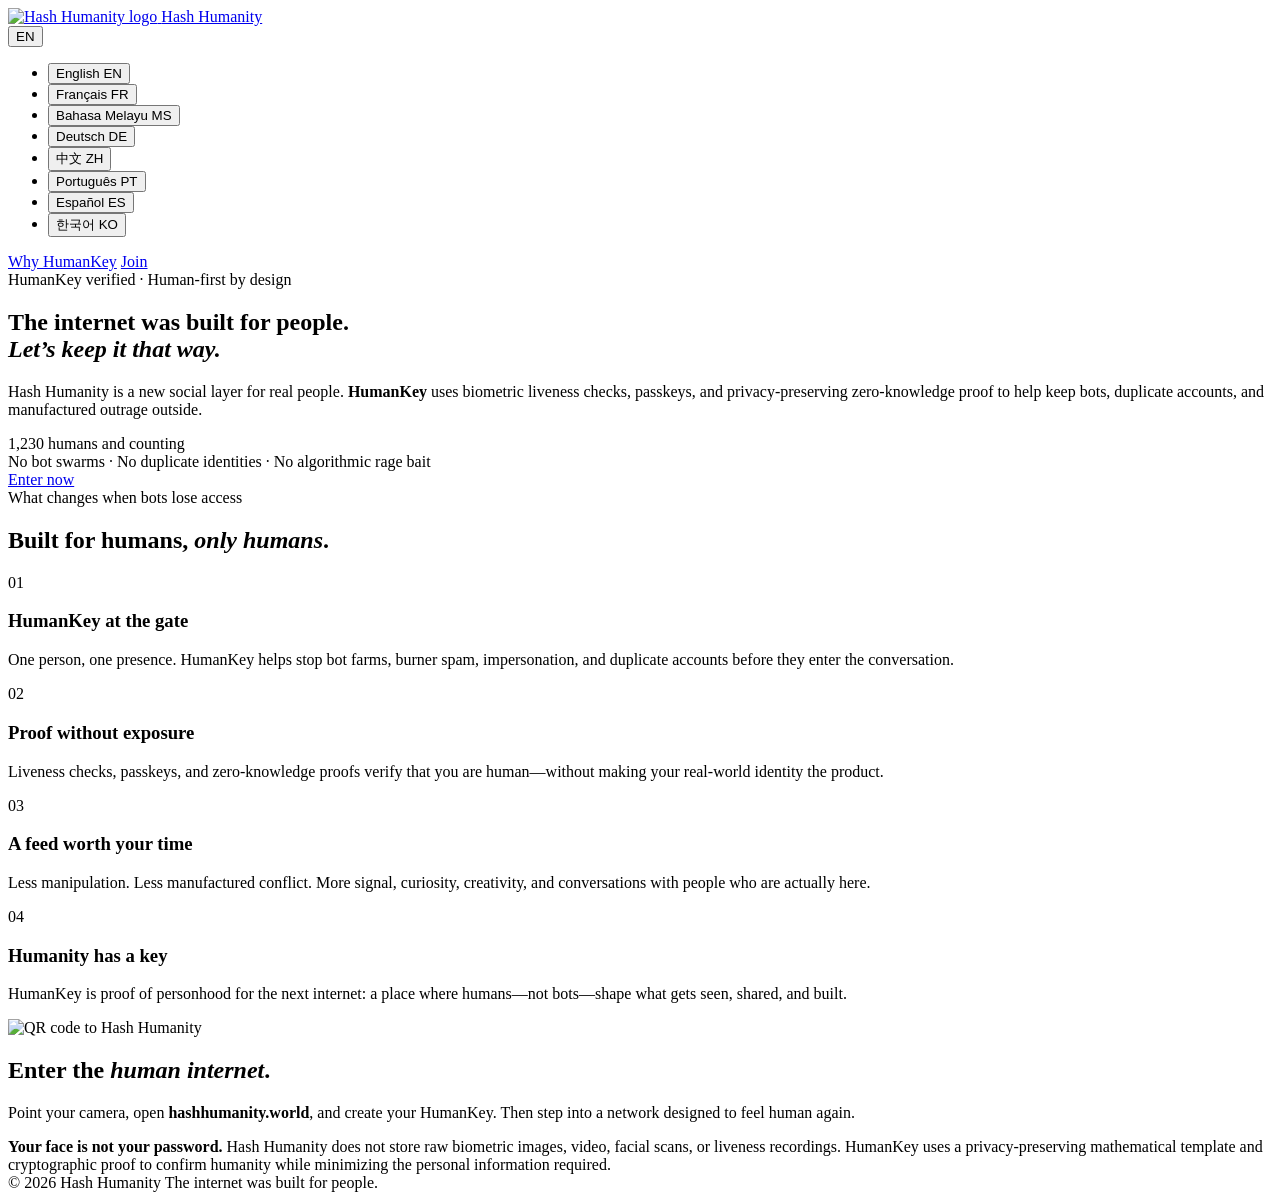
==== commit a1d0bb77: "Remove CSS styles from index.html Removed extensive CSS styles from index.html." ====
--- a/index.html
+++ b/index.html
@@ -53,822 +53,7 @@
     rel="stylesheet"
   />
 
-  <style>
-    :root{
-      color-scheme: dark;
-
-      --bg: #0a0b0d;
-      --surface: #101216;
-      --surface-2: #16191e;
-
-      --ink: #f5f7f8;
-      --muted: #aab2bc;
-      --muted-2: #737c88;
-
-      --accent: #50dbf7;
-      --accent-soft: rgba(80,219,247,.12);
-
-      --line: rgba(255,255,255,.11);
-      --line-strong: rgba(255,255,255,.23);
-
-      --wrap: 1240px;
-      --sans: "DM Sans", system-ui, -apple-system, BlinkMacSystemFont, "Segoe UI", sans-serif;
-      --serif: "Playfair Display", Georgia, serif;
-      --mono: "DM Mono", ui-monospace, SFMono-Regular, Menlo, monospace;
-
-      --shadow: 0 22px 62px rgba(0,0,0,.34);
-      --phone-shadow: 0 50px 130px rgba(0,0,0,.74);
-    }
-
-    *{
-      box-sizing: border-box;
-    }
-
-    html{
-      scroll-behavior: smooth;
-    }
-
-    html,
-    body{
-      min-height: 100%;
-    }
-
-    body{
-      margin: 0;
-      overflow-x: hidden;
-      color: var(--ink);
-      background:
-        radial-gradient(900px 560px at 86% 7%, rgba(80,219,247,.10), transparent 66%),
-        radial-gradient(700px 440px at 8% 34%, rgba(255,255,255,.035), transparent 68%),
-        linear-gradient(180deg, #0b0c0f 0%, #08090b 100%);
-      font: 16px/1.6 var(--sans);
-      -webkit-font-smoothing: antialiased;
-    }
-
-    body::before{
-      content: "";
-      position: fixed;
-      inset: 0;
-      z-index: -1;
-      pointer-events: none;
-      opacity: .28;
-      background-image:
-        linear-gradient(rgba(255,255,255,.024) 1px, transparent 1px),
-        linear-gradient(90deg, rgba(255,255,255,.024) 1px, transparent 1px);
-      background-size: 50px 50px;
-      mask-image: linear-gradient(to bottom, #000 0%, transparent 82%);
-    }
-
-    ::selection{
-      color: #001116;
-      background: var(--accent);
-    }
-
-    a{
-      color: inherit;
-      text-decoration: none;
-    }
-
-    img{
-      display: block;
-      max-width: 100%;
-    }
-
-    .wrap{
-      width: min(var(--wrap), calc(100% - 48px));
-      margin: 0 auto;
-    }
-
-    /* =====================================================
-       HEADER
-       ===================================================== */
-
-    header{
-      position: sticky;
-      top: 0;
-      z-index: 100;
-      min-height: 82px;
-      display: flex;
-      align-items: center;
-      border-bottom: 1px solid var(--line);
-      background: rgba(10,11,13,.83);
-      backdrop-filter: blur(18px);
-      -webkit-backdrop-filter: blur(18px);
-    }
-
-    .header-inner{
-      display: flex;
-      align-items: center;
-      justify-content: space-between;
-      gap: 22px;
-    }
-
-    .brand{
-      display: inline-flex;
-      align-items: center;
-      gap: 13px;
-      min-width: 0;
-    }
-
-    .brand img{
-      width: 46px;
-      height: 46px;
-      flex: 0 0 auto;
-      object-fit: cover;
-      border: 1px solid var(--line-strong);
-      border-radius: 12px;
-      background: #fff;
-    }
-
-    .brand span{
-      color: var(--ink);
-      font-size: 15px;
-      font-weight: 700;
-      letter-spacing: .18em;
-      line-height: 1;
-      text-transform: uppercase;
-      white-space: nowrap;
-    }
-
-    .actions{
-      display: flex;
-      align-items: center;
-      gap: 8px;
-    }
-
-    .btn{
-      min-height: 38px;
-      display: inline-flex;
-      align-items: center;
-      justify-content: center;
-      padding: 0 14px;
-      color: var(--ink);
-      border: 1px solid var(--line);
-      border-radius: 8px;
-      background: transparent;
-      cursor: pointer;
-      font: 600 11px/1 var(--sans);
-      letter-spacing: .08em;
-      text-transform: uppercase;
-      transition: background .18s ease, border-color .18s ease, color .18s ease;
-    }
-
-    .btn:hover{
-      border-color: var(--line-strong);
-      background: rgba(255,255,255,.06);
-    }
-
-    .btn.primary{
-      color: #041014;
-      border-color: var(--accent);
-      background: var(--accent);
-    }
-
-    .btn.primary:hover{
-      border-color: #96edff;
-      background: #96edff;
-    }
-
-    .btn:focus-visible{
-      outline: 2px solid var(--accent);
-      outline-offset: 3px;
-    }
-
-    .lang-switch{
-      position: relative;
-    }
-
-    .lang-btn{
-      min-width: 54px;
-    }
-
-    .lang-menu{
-      position: absolute;
-      top: calc(100% + 10px);
-      right: 0;
-      z-index: 200;
-      width: 196px;
-      max-height: 330px;
-      margin: 0;
-      padding: 6px;
-      overflow-y: auto;
-      list-style: none;
-      display: none;
-      border: 1px solid var(--line-strong);
-      border-radius: 10px;
-      background: #16181d;
-      box-shadow: var(--shadow);
-    }
-
-    .lang-menu.open{
-      display: block;
-    }
-
-    .lang-menu button{
-      width: 100%;
-      display: flex;
-      align-items: center;
-      justify-content: space-between;
-      gap: 10px;
-      padding: 10px;
-      color: var(--muted);
-      border: 0;
-      border-radius: 6px;
-      background: transparent;
-      cursor: pointer;
-      font: 500 13px var(--sans);
-      text-align: left;
-    }
-
-    .lang-menu button:hover,
-    .lang-menu button[aria-selected="true"]{
-      color: var(--ink);
-      background: var(--accent-soft);
-    }
-
-    .lang-menu .code{
-      color: var(--muted-2);
-      font: 10px var(--mono);
-      letter-spacing: .08em;
-    }
-
-    /* =====================================================
-       HERO
-       ===================================================== */
-
-    main{
-      padding-bottom: 76px;
-    }
-
-    .hero{
-      min-height: 660px;
-      display: grid;
-      grid-template-columns: minmax(0, 1.05fr) minmax(340px, .95fr);
-      align-items: center;
-      gap: clamp(36px, 6vw, 90px);
-      padding: 70px 0;
-    }
-
-    .eyebrow{
-      display: inline-flex;
-      align-items: center;
-      gap: 9px;
-      margin-bottom: 22px;
-      color: var(--muted);
-      font: 500 10px var(--mono);
-      letter-spacing: .13em;
-      text-transform: uppercase;
-    }
-
-    .eyebrow-dot{
-      width: 7px;
-      height: 7px;
-      border-radius: 50%;
-      background: var(--accent);
-      box-shadow: 0 0 0 5px var(--accent-soft);
-    }
-
-    h1{
-      max-width: 780px;
-      margin: 0 0 23px;
-      font-size: clamp(50px, 6.4vw, 88px);
-      font-weight: 600;
-      letter-spacing: -.058em;
-      line-height: .98;
-    }
-
-    h1 em,
-    h2 em{
-      color: var(--accent);
-      font-family: var(--serif);
-      font-weight: 600;
-    }
-
-    .lead{
-      max-width: 610px;
-      margin: 0;
-      color: var(--muted);
-      font-size: clamp(17px, 1.8vw, 20px);
-      line-height: 1.7;
-    }
-
-    .lead strong{
-      color: var(--ink);
-      font-weight: 600;
-    }
-
-    .proofline{
-      display: flex;
-      align-items: baseline;
-      gap: 12px;
-      margin: 33px 0 7px;
-    }
-
-    .proofline .num{
-      color: var(--ink);
-      font: 500 clamp(31px, 3.4vw, 42px)/1 var(--mono);
-      letter-spacing: -.08em;
-    }
-
-    .proofline .lbl{
-      color: var(--muted-2);
-      font: 500 10px var(--mono);
-      letter-spacing: .10em;
-      text-transform: uppercase;
-    }
-
-    .subline{
-      max-width: 500px;
-      margin: 0 0 24px;
-      color: var(--muted-2);
-      font: 500 10px/1.6 var(--mono);
-      letter-spacing: .08em;
-      text-transform: uppercase;
-    }
-
-    /* =====================================================
-       PHONE
-       ===================================================== */
-
-    .device-orbit{
-      position: relative;
-      min-height: 550px;
-      display: grid;
-      place-items: center;
-    }
-
-    .device-orbit::before{
-      content: "";
-      position: absolute;
-      width: min(590px, 115%);
-      aspect-ratio: 1;
-      border: 1px solid rgba(80,219,247,.15);
-      border-radius: 50%;
-      background: radial-gradient(circle, rgba(80,219,247,.10), transparent 65%);
-    }
-
-    .device-orbit::after{
-      content: "HUMAN // VERIFIED";
-      position: absolute;
-      top: 24px;
-      right: 0;
-      color: var(--muted-2);
-      font: 10px var(--mono);
-      letter-spacing: .16em;
-    }
-
-    .device{
-      position: relative;
-      z-index: 1;
-      width: min(408px, 88%);
-      aspect-ratio: 10 / 19;
-      padding: 12px;
-      border: 1px solid rgba(255,255,255,.24);
-      border-radius: 42px;
-      background: linear-gradient(145deg, #34373d 0%, #121417 28%, #050506 60%, #24272b 100%);
-      box-shadow: var(--phone-shadow);
-    }
-
-    .screen{
-      position: relative;
-      width: 100%;
-      height: 100%;
-      overflow: hidden;
-      border: 1px solid rgba(255,255,255,.12);
-      border-radius: 32px;
-      background: url("app-preview.png") center / cover no-repeat, #111317;
-    }
-
-    .screen::before{
-      content: "";
-      position: absolute;
-      top: 12px;
-      left: 50%;
-      width: 104px;
-      height: 14px;
-      transform: translateX(-50%);
-      border-radius: 999px;
-      background: #050505;
-    }
-
-    /* =====================================================
-       FEATURES
-       ===================================================== */
-
-    .section-head{
-      max-width: 760px;
-      margin: 32px 0 30px;
-    }
-
-    .kicker{
-      display: block;
-      margin-bottom: 12px;
-      color: var(--accent);
-      font: 500 10px var(--mono);
-      letter-spacing: .14em;
-      text-transform: uppercase;
-    }
-
-    h2{
-      margin: 0;
-      font-size: clamp(34px, 4vw, 54px);
-      font-weight: 600;
-      letter-spacing: -.046em;
-      line-height: 1.05;
-    }
-
-    .grid{
-      display: grid;
-      grid-template-columns: repeat(4, 1fr);
-      gap: 1px;
-      border: 1px solid var(--line);
-      background: var(--line);
-    }
-
-    .card{
-      min-height: 274px;
-      padding: 25px;
-      background: var(--surface);
-      transition: background .2s ease;
-    }
-
-    .card:hover{
-      background: var(--surface-2);
-    }
-
-    .card .idx{
-      display: block;
-      margin-bottom: 34px;
-      color: var(--accent);
-      font: 500 10px var(--mono);
-      letter-spacing: .12em;
-    }
-
-    .card h3{
-      margin: 0 0 10px;
-      font-size: 19px;
-      font-weight: 600;
-      letter-spacing: -.02em;
-      line-height: 1.2;
-    }
-
-    .card p{
-      margin: 0;
-      color: var(--muted);
-      font-size: 14px;
-      line-height: 1.65;
-    }
-
-    /* =====================================================
-       QR CTA
-       ===================================================== */
-
-    .cta{
-      display: grid;
-      grid-template-columns: 148px minmax(0, 1fr);
-      align-items: center;
-      gap: 34px;
-      margin-top: 70px;
-      padding: 34px;
-      border: 1px solid var(--line);
-      background: var(--surface);
-    }
-
-    .cta img{
-      width: 148px;
-      height: 148px;
-      padding: 9px;
-      background: #fff;
-      object-fit: contain;
-    }
-
-    .cta .txt{
-      min-width: 0;
-    }
-
-    .cta h2{
-      font-size: clamp(30px, 3.4vw, 44px);
-    }
-
-    .cta p{
-      max-width: 700px;
-      margin: 14px 0 0;
-      color: var(--muted);
-    }
-
-    .fineprint{
-      max-width: 780px;
-      margin-top: 17px;
-      padding-top: 17px;
-      color: var(--muted-2);
-      border-top: 1px solid var(--line);
-      font-size: 12px;
-      line-height: 1.65;
-    }
-
-    .fineprint strong{
-      color: var(--accent);
-    }
-
-    footer{
-      display: flex;
-      align-items: center;
-      justify-content: space-between;
-      gap: 16px;
-      margin-top: 28px;
-      padding: 25px 0 12px;
-      color: var(--muted-2);
-      border-top: 1px solid var(--line);
-      font-size: 12px;
-    }
-
-    footer .tag{
-      color: var(--muted);
-      font-family: var(--serif);
-      font-size: 17px;
-      font-style: italic;
-    }
-
-    /* =====================================================
-       TABLET
-       ===================================================== */
-
-    @media (max-width: 1020px){
-      .hero{
-        grid-template-columns: 1fr;
-        min-height: auto;
-        padding-top: 58px;
-      }
-
-      .device-orbit{
-        min-height: 500px;
-      }
-
-      .grid{
-        grid-template-columns: repeat(2, 1fr);
-      }
-    }
-
-    /* =====================================================
-       MOBILE
-       ===================================================== */
-
-    @media (max-width: 700px){
-      .wrap{
-        width: 100%;
-        padding-right: 18px;
-        padding-left: 18px;
-      }
-
-      header{
-        min-height: 0;
-        padding: calc(11px + env(safe-area-inset-top, 0px)) 0 11px;
-      }
-
-      .header-inner{
-        display: grid;
-        grid-template-columns: 1fr;
-        gap: 12px;
-      }
-
-      .brand{
-        width: 100%;
-      }
-
-      .brand img{
-        width: 40px;
-        height: 40px;
-        border-radius: 10px;
-      }
-
-      .brand span{
-        max-width: calc(100vw - 84px);
-        overflow: hidden;
-        font-size: 14px;
-        letter-spacing: .12em;
-        text-overflow: ellipsis;
-      }
-
-      .actions{
-        display: grid;
-        grid-template-columns: 58px minmax(0, 1fr) minmax(0, 1fr);
-        width: 100%;
-        gap: 7px;
-      }
-
-      .actions .btn,
-      .lang-switch,
-      .lang-btn{
-        width: 100%;
-      }
-
-      .actions .btn{
-        min-width: 0;
-        min-height: 38px;
-        padding: 0 7px;
-        border-radius: 7px;
-        font-size: 9px;
-        letter-spacing: .045em;
-      }
-
-      .lang-menu{
-        top: calc(100% + 8px);
-        left: 0;
-        right: auto;
-      }
-
-      main{
-        padding-bottom: 45px;
-      }
-
-      .hero{
-        display: flex;
-        flex-direction: column;
-        gap: 26px;
-        padding: 42px 0 34px;
-      }
-
-      .eyebrow{
-        margin-bottom: 17px;
-        font-size: 9px;
-        letter-spacing: .10em;
-      }
-
-      h1{
-        max-width: 365px;
-        margin-bottom: 18px;
-        font-size: clamp(41px, 11.7vw, 58px);
-        line-height: 1.01;
-      }
-
-      .lead{
-        max-width: 37ch;
-        font-size: 16px;
-        line-height: 1.68;
-      }
-
-      .proofline{
-        gap: 10px;
-        margin-top: 25px;
-      }
-
-      .proofline .num{
-        font-size: 31px;
-      }
-
-      .proofline .lbl{
-        max-width: 160px;
-        font-size: 9px;
-        line-height: 1.45;
-      }
-
-      .subline{
-        max-width: 310px;
-        margin-bottom: 21px;
-        font-size: 9px;
-        line-height: 1.7;
-      }
-
-      .hero > div:first-child > .btn.primary{
-        width: 100%;
-        min-height: 48px;
-        border-radius: 8px;
-        font-size: 11px;
-      }
-
-      .device-orbit{
-        min-height: auto;
-        padding-top: 4px;
-      }
-
-      .device-orbit::before{
-        width: 330px;
-        max-width: 100%;
-      }
-
-      .device-orbit::after{
-        display: none;
-      }
-
-      .device{
-        width: min(282px, 76vw);
-        padding: 8px;
-        border-radius: 29px;
-      }
-
-      .screen{
-        border-radius: 21px;
-      }
-
-      .screen::before{
-        top: 9px;
-        width: 76px;
-        height: 9px;
-      }
-
-      .section-head{
-        margin: 24px 0 20px;
-      }
-
-      .kicker{
-        margin-bottom: 10px;
-        font-size: 9px;
-      }
-
-      h2{
-        font-size: clamp(30px, 9vw, 40px);
-        line-height: 1.08;
-      }
-
-      .grid{
-        grid-template-columns: 1fr;
-        margin: 0;
-      }
-
-      .card{
-        min-height: 0;
-        padding: 22px 20px 24px;
-      }
-
-      .card .idx{
-        margin-bottom: 20px;
-        font-size: 9px;
-      }
-
-      .card h3{
-        font-size: 19px;
-      }
-
-      .cta{
-        grid-template-columns: 1fr;
-        gap: 20px;
-        margin-top: 40px;
-        padding: 22px;
-      }
-
-      .cta img{
-        width: 104px;
-        height: 104px;
-      }
-
-      .cta h2{
-        font-size: 29px;
-      }
-
-      .cta p{
-        font-size: 14px;
-        line-height: 1.65;
-      }
-
-      .fineprint{
-        margin-top: 16px;
-        padding-top: 15px;
-        font-size: 11px;
-      }
-
-      footer{
-        align-items: flex-start;
-        flex-direction: column;
-        gap: 8px;
-        padding-bottom: 34px;
-      }
-    }
-
-    @media (max-width: 380px){
-      .wrap{
-        padding-right: 14px;
-        padding-left: 14px;
-      }
-
-      .actions{
-        grid-template-columns: 52px minmax(0, 1fr) minmax(0, 1fr);
-        gap: 5px;
-      }
-
-      .actions .btn{
-        font-size: 8px;
-        letter-spacing: .02em;
-      }
-
-      h1{
-        font-size: 40px;
-      }
-
-      .device{
-        width: min(264px, 78vw);
-      }
-    }
-
-    @media (prefers-reduced-motion: reduce){
-      *,
-      *::before,
-      *::after{
-        scroll-behavior: auto !important;
-        animation: none !important;
-        transition: none !important;
-      }
-    }
-  </style>
+ 
 </head>
 
 <body>
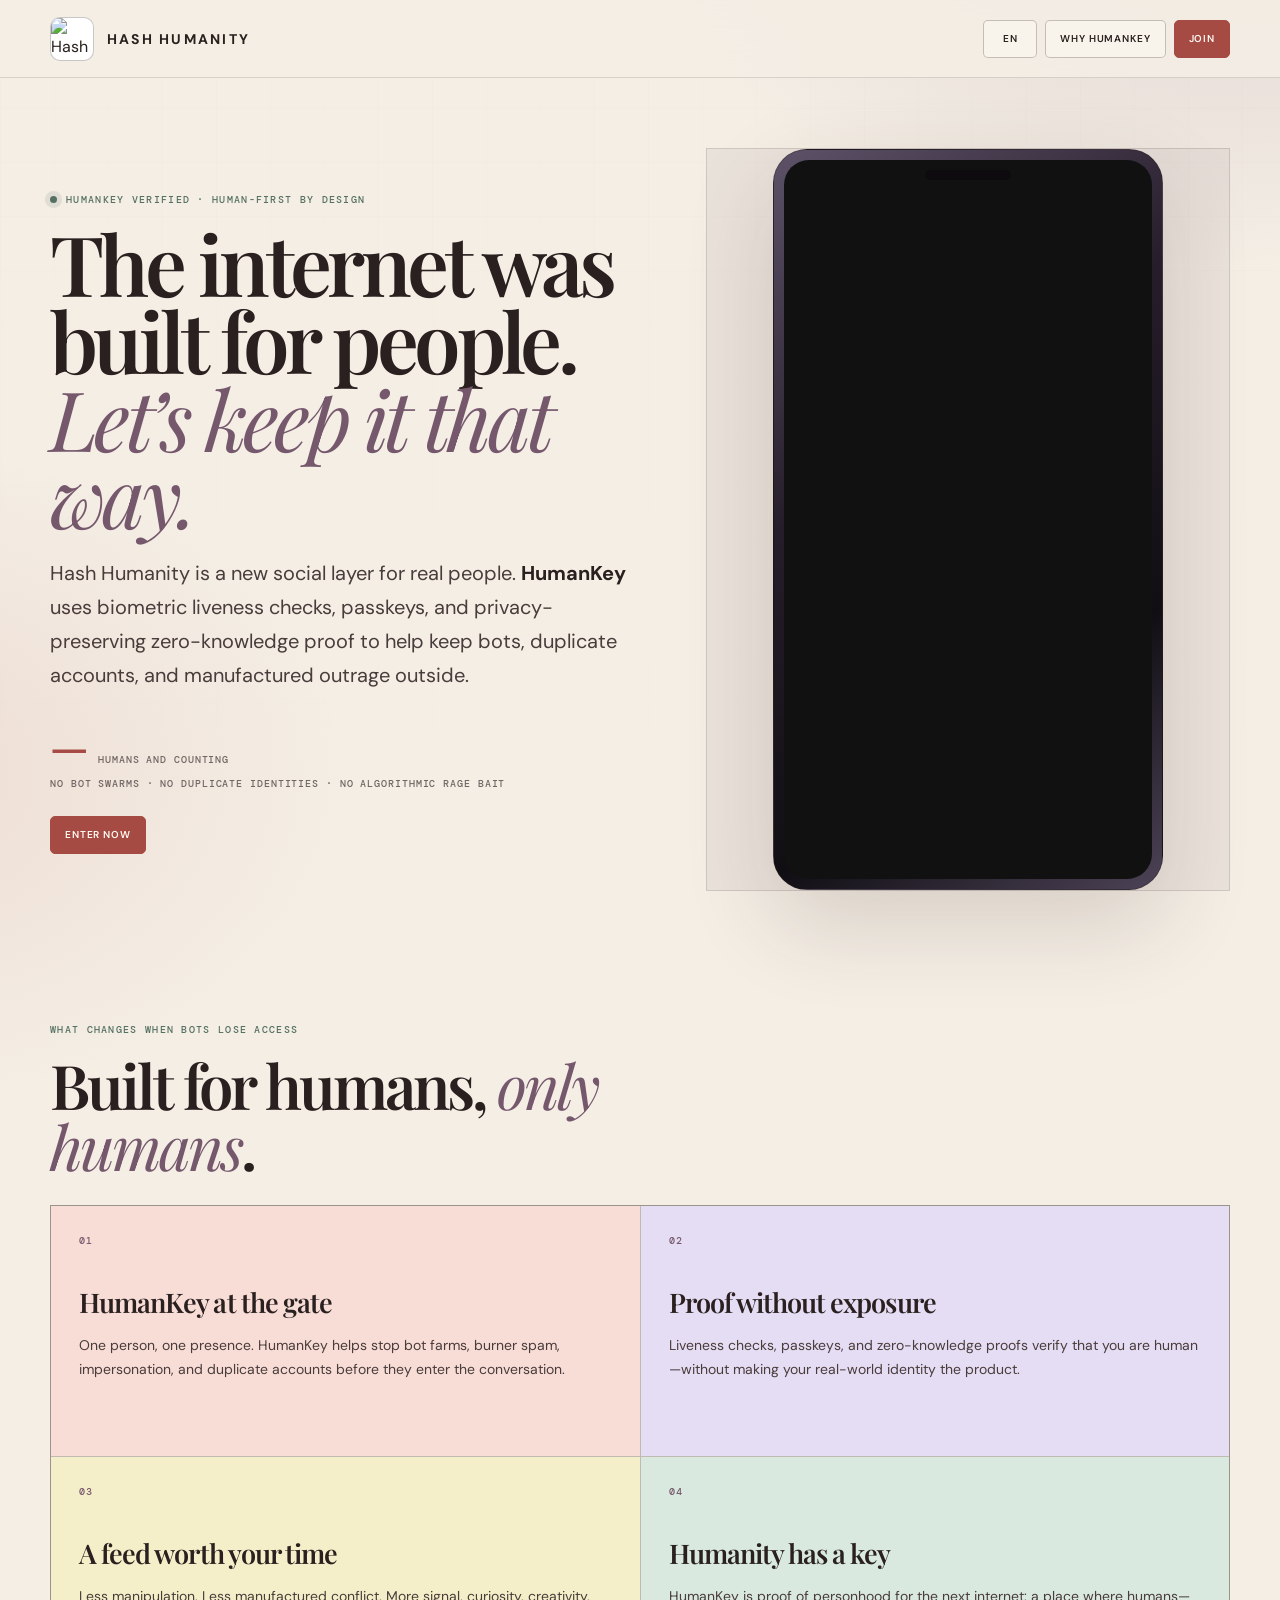
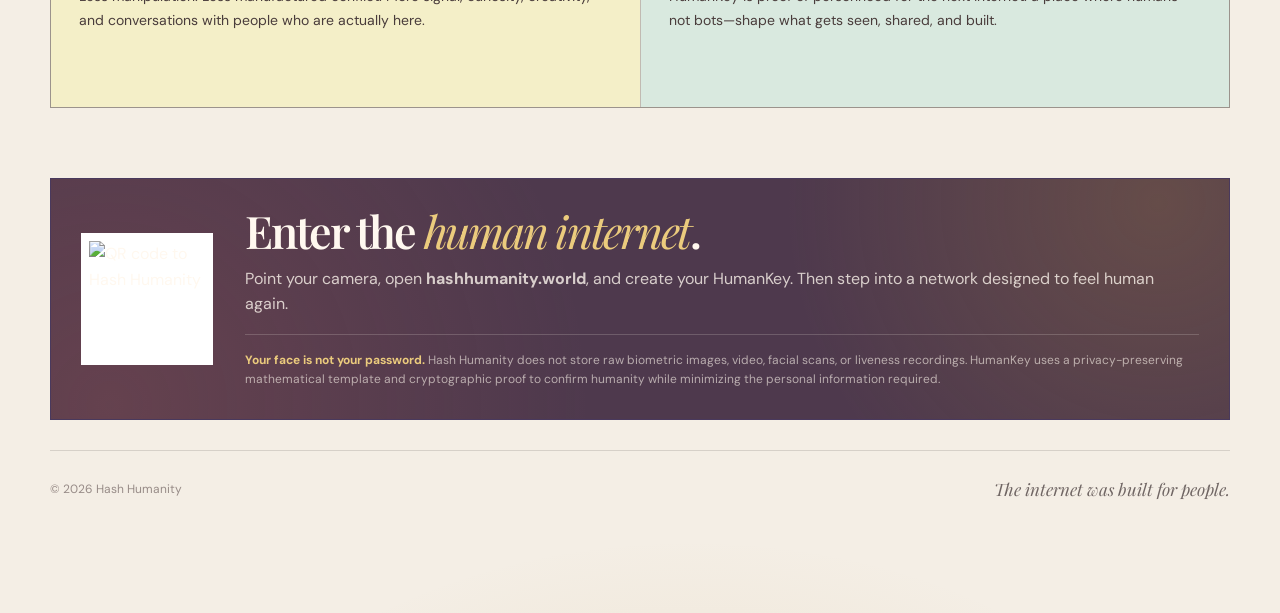
==== commit 6ba5a821: "Update theme color and improve text clarity Updated theme color and modified various text elements f" ====
--- a/index.html
+++ b/index.html
@@ -12,7 +12,7 @@
     content="Hash Humanity is a human-first network protected by HumanKey. Real people in. Bots, duplicate accounts, and artificial noise out."
   />
 
-  <meta name="theme-color" content="#0a0b0d" />
+  <meta name="theme-color" content="#f4eee5" />
   <meta name="robots" content="index,follow,max-image-preview:large" />
 
   <meta property="og:type" content="website" />
@@ -45,18 +45,10 @@
   <link rel="apple-touch-icon" href="logo.png" />
   <link rel="preload" as="image" href="app-preview.png" />
 
-  <link rel="preconnect" href="https://fonts.googleapis.com" />
-  <link rel="preconnect" href="https://fonts.gstatic.com" crossorigin />
-
-  <link
-    href="https://fonts.googleapis.com/css2?family=DM+Mono:wght@400;500&family=DM+Sans:opsz,wght@9..40,400;9..40,500;9..40,600;9..40,700&family=Playfair+Display:ital,wght@0,600;0,700;1,600;1,700&display=swap"
-    rel="stylesheet"
-  />
-
- 
+  <link rel="stylesheet" href="./style.css?v=1" />
 </head>
 
-<body>
+<body class="home-page">
   <header>
     <div class="wrap header-inner">
       <a class="brand" href="#home" aria-label="Hash Humanity home">
@@ -100,6 +92,7 @@
       <div>
         <div class="eyebrow">
           <span class="eyebrow-dot"></span>
+
           <span data-i18n="eyebrow">
             HumanKey verified · Human-first by design
           </span>
@@ -112,12 +105,20 @@
 
         <p class="lead" data-i18n-html="lead">
           Hash Humanity is a new social layer for real people.
-          <strong>HumanKey</strong> helps reduce bots, duplicate accounts,
-          and artificial engagement before they reach the conversation.
+          <strong>HumanKey</strong> helps reduce bots, duplicate accounts, and
+          artificial engagement before they reach the conversation.
         </p>
 
         <div class="proofline">
-          <span class="num">1,230</span>
+          <span
+            class="num"
+            id="humanCount"
+            aria-live="polite"
+            aria-label="Verified humans"
+          >
+            —
+          </span>
+
           <span class="lbl" data-i18n="member_lbl">
             humans and counting
           </span>
@@ -159,7 +160,11 @@
       <div class="grid" aria-label="Hash Humanity features">
         <article class="card">
           <span class="idx">01</span>
-          <h3 data-i18n="card1_h3">HumanKey at the gate</h3>
+
+          <h3 data-i18n="card1_h3">
+            HumanKey at the gate
+          </h3>
+
           <p data-i18n="card1_p">
             One person, one presence. HumanKey helps stop bot farms,
             impersonation, spam, and duplicate accounts before they enter the
@@ -169,7 +174,11 @@
 
         <article class="card">
           <span class="idx">02</span>
-          <h3 data-i18n="card2_h3">Proof without exposure</h3>
+
+          <h3 data-i18n="card2_h3">
+            Proof without exposure
+          </h3>
+
           <p data-i18n="card2_p">
             Liveness checks, passkeys, and privacy-preserving proofs help
             confirm that you are human without making your identity the product.
@@ -178,7 +187,11 @@
 
         <article class="card">
           <span class="idx">03</span>
-          <h3 data-i18n="card3_h3">A feed worth your time</h3>
+
+          <h3 data-i18n="card3_h3">
+            A feed worth your time
+          </h3>
+
           <p data-i18n="card3_p">
             Less manipulation. Less manufactured conflict. More curiosity,
             creativity, and conversations with people who are actually here.
@@ -187,7 +200,11 @@
 
         <article class="card">
           <span class="idx">04</span>
-          <h3 data-i18n="card4_h3">Humanity has a key</h3>
+
+          <h3 data-i18n="card4_h3">
+            Humanity has a key
+          </h3>
+
           <p data-i18n="card4_p">
             HumanKey is proof of personhood for a network where humans—not
             bots—shape what gets seen, shared, and built.
@@ -231,11 +248,19 @@
   </main>
 
   <noscript>
-    <div style="padding:18px;text-align:center;background:#101216;color:#fff;">
+    <div
+      style="
+        padding:18px;
+        color:#29201f;
+        background:#f4eee5;
+        border-top:1px solid rgba(41,32,31,.14);
+        text-align:center;
+      "
+    >
       Hash Humanity is a human-first social network.
       <a
         href="https://hashhumanity.world/universe"
-        style="color:#50dbf7;font-weight:700;"
+        style="color:#a64b43;font-weight:700;"
       >
         Enter Hash Humanity
       </a>
--- a/style.css
+++ b/style.css
@@ -0,0 +1,1034 @@
+@import url("https://fonts.googleapis.com/css2?family=DM+Mono:wght@400;500&family=DM+Sans:opsz,wght@9..40,400;9..40,500;9..40,600;9..40,700&family=Playfair+Display:ital,wght@0,600;0,700;1,600;1,700&display=swap");
+
+:root{
+  color-scheme: light;
+
+  --paper:#f4eee5;
+  --paper-deep:#ebe1d3;
+  --card:#fffaf3;
+
+  --ink:#29201f;
+  --ink-soft:#493c3b;
+  --muted:#706664;
+  --muted-2:#978b87;
+
+  --coral:#a64b43;
+  --coral-dark:#843a34;
+  --plum:#76586d;
+  --sage:#557062;
+  --gold:#b38c3c;
+
+  --line:rgba(41,32,31,.14);
+  --line-strong:rgba(41,32,31,.25);
+
+  --wrap:1180px;
+
+  --sans:"DM Sans",system-ui,-apple-system,BlinkMacSystemFont,"Segoe UI",sans-serif;
+  --serif:"Playfair Display",Georgia,serif;
+  --mono:"DM Mono",ui-monospace,SFMono-Regular,Menlo,monospace;
+
+  --shadow-sm:0 10px 30px rgba(68,42,40,.08);
+  --shadow-md:0 22px 60px rgba(68,42,40,.12);
+  --shadow-lg:0 34px 90px rgba(68,42,40,.16);
+}
+
+*{box-sizing:border-box}
+html{scroll-behavior:smooth}
+html,body{min-height:100%}
+
+body{
+  margin:0;
+  overflow-x:hidden;
+  color:var(--ink);
+  background:
+    radial-gradient(860px 560px at 96% -5%,rgba(118,88,109,.17),transparent 68%),
+    radial-gradient(720px 500px at -10% 35%,rgba(191,99,83,.13),transparent 66%),
+    radial-gradient(760px 500px at 54% 112%,rgba(179,140,60,.14),transparent 68%),
+    var(--paper);
+  font:16px/1.6 var(--sans);
+  -webkit-font-smoothing:antialiased;
+}
+
+body::before{
+  content:"";
+  position:fixed;
+  inset:0;
+  z-index:-1;
+  pointer-events:none;
+  opacity:.08;
+  mix-blend-mode:multiply;
+  background-image:
+    linear-gradient(rgba(41,32,31,.16) 1px,transparent 1px),
+    linear-gradient(90deg,rgba(41,32,31,.16) 1px,transparent 1px);
+  background-size:54px 54px;
+  mask-image:linear-gradient(to bottom,#000 0%,transparent 82%);
+}
+
+a{color:inherit;text-decoration:none}
+img{display:block;max-width:100%}
+
+::selection{
+  color:#fffaf3;
+  background:var(--coral);
+}
+
+.wrap{
+  width:min(var(--wrap),calc(100% - 48px));
+  margin:0 auto;
+}
+
+/* =========================================================
+   SHARED HEADER / NAVIGATION
+   ========================================================= */
+
+header{
+  position:sticky;
+  top:0;
+  z-index:100;
+  min-height:78px;
+  display:flex;
+  align-items:center;
+  border-bottom:1px solid var(--line);
+  background:rgba(244,238,229,.90);
+  backdrop-filter:blur(18px);
+  -webkit-backdrop-filter:blur(18px);
+}
+
+.header-inner{
+  display:flex;
+  align-items:center;
+  justify-content:space-between;
+  gap:20px;
+}
+
+.brand{
+  display:inline-flex;
+  align-items:center;
+  gap:13px;
+  min-width:0;
+}
+
+.brand img{
+  width:44px;
+  height:44px;
+  flex:0 0 auto;
+  object-fit:cover;
+  border:1px solid var(--line-strong);
+  border-radius:10px;
+  background:#fff;
+}
+
+.brand span,
+.brand strong{
+  color:var(--ink);
+  font-size:14px;
+  font-weight:700;
+  letter-spacing:.16em;
+  line-height:1;
+  text-transform:uppercase;
+  white-space:nowrap;
+}
+
+.actions{
+  display:flex;
+  align-items:center;
+  gap:8px;
+}
+
+.btn{
+  min-height:38px;
+  display:inline-flex;
+  align-items:center;
+  justify-content:center;
+  padding:0 14px;
+  color:var(--ink);
+  border:1px solid var(--line-strong);
+  border-radius:5px;
+  background:rgba(255,250,243,.46);
+  cursor:pointer;
+  font:600 10px/1 var(--sans);
+  letter-spacing:.085em;
+  text-transform:uppercase;
+  transition:background .18s ease,border-color .18s ease,color .18s ease;
+}
+
+.btn:hover{
+  color:var(--ink);
+  border-color:var(--ink);
+  background:rgba(255,250,243,.90);
+}
+
+.btn.primary{
+  color:#fffaf3;
+  border-color:var(--coral);
+  background:var(--coral);
+}
+
+.btn.primary:hover{
+  color:#fffaf3;
+  border-color:var(--coral-dark);
+  background:var(--coral-dark);
+}
+
+.btn:focus-visible{
+  outline:2px solid var(--plum);
+  outline-offset:3px;
+}
+
+.lang-switch,
+.language{
+  position:relative;
+}
+
+.lang-btn{
+  min-width:54px;
+}
+
+.lang-menu,
+.language-menu{
+  position:absolute;
+  top:calc(100% + 10px);
+  right:0;
+  z-index:200;
+  width:196px;
+  max-height:330px;
+  margin:0;
+  padding:6px;
+  overflow-y:auto;
+  list-style:none;
+  display:none;
+  border:1px solid var(--line-strong);
+  border-radius:9px;
+  background:#fffaf3;
+  box-shadow:var(--shadow-md);
+}
+
+.lang-menu.open,
+.language-menu.open{
+  display:block;
+}
+
+.lang-menu button,
+.language-menu button{
+  width:100%;
+  display:flex;
+  align-items:center;
+  justify-content:space-between;
+  gap:10px;
+  padding:10px;
+  color:var(--ink-soft);
+  border:0;
+  border-radius:5px;
+  background:transparent;
+  cursor:pointer;
+  font:500 13px var(--sans);
+  text-align:left;
+}
+
+.lang-menu button:hover,
+.lang-menu button[aria-selected="true"],
+.language-menu button:hover,
+.language-menu button.active{
+  color:var(--ink);
+  background:rgba(118,88,109,.12);
+}
+
+.lang-menu .code{
+  color:var(--muted-2);
+  font:10px var(--mono);
+  letter-spacing:.08em;
+}
+
+/* =========================================================
+   SHARED TYPE
+   ========================================================= */
+
+.eyebrow,
+.kicker{
+  display:inline-flex;
+  align-items:center;
+  gap:9px;
+  margin-bottom:18px;
+  color:var(--sage);
+  font:500 10px var(--mono);
+  letter-spacing:.13em;
+  text-transform:uppercase;
+}
+
+.eyebrow-dot,
+.dot{
+  width:7px;
+  height:7px;
+  border-radius:50%;
+  background:var(--sage);
+  box-shadow:0 0 0 5px rgba(85,112,98,.13);
+}
+
+h1,h2,h3{color:var(--ink)}
+
+h1{
+  margin:0;
+  font-family:var(--serif);
+  font-weight:600;
+  letter-spacing:-.055em;
+  line-height:.93;
+}
+
+h1 em,
+h2 em{
+  color:var(--plum);
+  font-family:var(--serif);
+  font-weight:400;
+}
+
+.lead{color:var(--ink-soft)}
+.lead strong{color:var(--ink)}
+
+footer{
+  display:flex;
+  align-items:center;
+  justify-content:space-between;
+  gap:16px;
+  margin-top:30px;
+  padding:25px 0 34px;
+  color:var(--muted-2);
+  border-top:1px solid var(--line);
+  font-size:12px;
+}
+
+footer .tag{
+  color:var(--muted);
+  font-family:var(--serif);
+  font-size:17px;
+  font-style:italic;
+}
+
+/* =========================================================
+   HOME PAGE
+   ========================================================= */
+
+.home-page main{padding-bottom:76px}
+
+.home-page .hero{
+  min-height:650px;
+  display:grid;
+  grid-template-columns:minmax(0,1.05fr) minmax(340px,.95fr);
+  align-items:center;
+  gap:clamp(36px,6vw,88px);
+  padding:70px 0;
+}
+
+.home-page h1{
+  max-width:760px;
+  font-size:clamp(58px,6.5vw,92px);
+}
+
+.home-page .lead{
+  max-width:600px;
+  margin:23px 0 0;
+  font-size:clamp(17px,1.8vw,20px);
+  line-height:1.7;
+}
+
+.proofline{
+  display:flex;
+  align-items:baseline;
+  gap:12px;
+  margin:32px 0 7px;
+}
+
+.proofline .num{
+  color:var(--coral);
+  font:600 clamp(33px,3.4vw,44px)/1 var(--serif);
+  letter-spacing:-.045em;
+}
+
+.proofline .lbl,
+.subline{
+  color:var(--muted);
+  font:500 10px var(--mono);
+  letter-spacing:.09em;
+  text-transform:uppercase;
+}
+
+.subline{
+  max-width:470px;
+  margin:0 0 24px;
+  line-height:1.7;
+}
+
+.device-orbit{
+  position:relative;
+  min-height:530px;
+  display:grid;
+  place-items:center;
+  background:rgba(118,88,109,.08);
+  border:1px solid var(--line);
+}
+
+.device-orbit::before{
+  content:"";
+  position:absolute;
+  width:72%;
+  aspect-ratio:1;
+  border:1px solid rgba(118,88,109,.25);
+  border-radius:50%;
+  background:radial-gradient(circle,rgba(118,88,109,.14),transparent 68%);
+}
+
+.device{
+  position:relative;
+  z-index:1;
+  width:min(390px,86%);
+  aspect-ratio:10 / 19;
+  padding:10px;
+  border:1px solid rgba(41,32,31,.30);
+  border-radius:34px;
+  background:linear-gradient(145deg,#5d5268 0%,#261d2a 38%,#100e13 72%,#4d4357 100%);
+  box-shadow:var(--shadow-lg);
+}
+
+.screen{
+  position:relative;
+  width:100%;
+  height:100%;
+  overflow:hidden;
+  border-radius:25px;
+  background:url("app-preview.png") center / cover no-repeat,#111;
+}
+
+.screen::before{
+  content:"";
+  position:absolute;
+  top:10px;
+  left:50%;
+  width:86px;
+  height:10px;
+  transform:translateX(-50%);
+  border-radius:999px;
+  background:#0d0b0e;
+}
+
+.section-head{
+  max-width:760px;
+  margin:54px 0 28px;
+}
+
+.home-page h2{
+  margin:0;
+  font-family:var(--serif);
+  font-size:clamp(42px,4.8vw,64px);
+  font-weight:600;
+  letter-spacing:-.05em;
+  line-height:1;
+}
+
+.grid{
+  display:grid;
+  grid-template-columns:repeat(2,1fr);
+  border:1px solid var(--line-strong);
+  background:var(--line-strong);
+  gap:1px;
+}
+
+.card{
+  min-height:250px;
+  padding:28px;
+  background:var(--card);
+}
+
+.card:nth-child(1){background:#f8ddd7}
+.card:nth-child(2){background:#e5ddf4}
+.card:nth-child(3){background:#f4efc8}
+.card:nth-child(4){background:#d9e9df}
+
+.card .idx{
+  display:block;
+  margin-bottom:34px;
+  color:var(--plum);
+  font:500 10px var(--mono);
+  letter-spacing:.12em;
+}
+
+.card h3{
+  margin:0 0 10px;
+  font-family:var(--serif);
+  font-size:27px;
+  font-weight:600;
+  letter-spacing:-.035em;
+}
+
+.card p{
+  margin:0;
+  color:var(--ink-soft);
+  font-size:14px;
+  line-height:1.68;
+}
+
+.cta{
+  display:grid;
+  grid-template-columns:132px minmax(0,1fr);
+  align-items:center;
+  gap:32px;
+  margin-top:70px;
+  padding:30px;
+  color:#fff8ef;
+  border:1px solid #49395d;
+  background:
+    radial-gradient(circle at 94% 10%,rgba(179,140,60,.23),transparent 33%),
+    radial-gradient(circle at 5% 94%,rgba(191,99,83,.20),transparent 42%),
+    #4e394d;
+}
+
+.cta img{
+  width:132px;
+  height:132px;
+  padding:8px;
+  background:#fff;
+  object-fit:contain;
+}
+
+.cta h2,
+.cta h2 em{
+  margin:0;
+  color:#fff8ef;
+  font-family:var(--serif);
+  font-size:clamp(30px,3.5vw,45px);
+}
+
+.cta h2 em{color:#ebcb7d}
+
+.cta p{
+  margin:12px 0 0;
+  color:rgba(255,248,239,.78);
+}
+
+.fineprint{
+  margin-top:17px;
+  padding-top:16px;
+  color:rgba(255,248,239,.60);
+  border-top:1px solid rgba(255,248,239,.18);
+  font-size:12px;
+}
+
+.fineprint strong{color:#ebcb7d}
+
+/* =========================================================
+   MISSION PAGE
+   ========================================================= */
+
+.mission-page{
+  padding:72px 0 86px;
+}
+
+.mission-hero{
+  display:grid;
+  grid-template-columns:minmax(0,1.12fr) minmax(280px,.88fr);
+  align-items:end;
+  gap:clamp(38px,8vw,120px);
+  min-height:510px;
+  padding-bottom:72px;
+  border-bottom:1px solid var(--line);
+}
+
+.mission-hero h1{
+  max-width:780px;
+  font-size:clamp(58px,7vw,102px);
+}
+
+.mission-intro .lead{
+  max-width:450px;
+  margin:0;
+  font-size:19px;
+  line-height:1.7;
+}
+
+.mission-rule{
+  width:100%;
+  max-width:310px;
+  height:1px;
+  margin:31px 0 15px;
+  background:var(--line-strong);
+}
+
+.mission-small{
+  max-width:340px;
+  margin:0;
+  color:var(--muted-2);
+  font:10px/1.7 var(--mono);
+  letter-spacing:.1em;
+  text-transform:uppercase;
+}
+
+.mission-statement{
+  max-width:920px;
+  padding:94px 0;
+}
+
+.mission-statement h2,
+.mission-close h2{
+  max-width:820px;
+  margin:0 0 22px;
+  font-family:var(--serif);
+  font-size:clamp(43px,5.3vw,70px);
+  font-weight:600;
+  letter-spacing:-.055em;
+  line-height:.98;
+}
+
+.mission-statement p,
+.mission-close > p{
+  max-width:680px;
+  margin:0;
+  color:var(--ink-soft);
+  font-size:18px;
+  line-height:1.72;
+}
+
+.mission-principles{
+  border-top:1px solid var(--line-strong);
+}
+
+.principle{
+  display:grid;
+  grid-template-columns:120px minmax(0,1fr);
+  gap:30px;
+  padding:42px 0;
+  border-bottom:1px solid var(--line-strong);
+}
+
+.principle-number{
+  color:var(--plum);
+  font:500 14px var(--mono);
+  letter-spacing:.1em;
+}
+
+.principle h3{
+  max-width:660px;
+  margin:0 0 12px;
+  font-family:var(--serif);
+  font-size:clamp(29px,3vw,43px);
+  font-weight:600;
+  letter-spacing:-.04em;
+  line-height:1.05;
+}
+
+.principle p{
+  max-width:650px;
+  margin:0;
+  color:var(--ink-soft);
+  line-height:1.72;
+}
+
+.principle-highlight{
+  margin:42px 0;
+  padding:36px;
+  color:#fff8ef;
+  border:1px solid rgba(118,88,109,.42);
+  background:
+    radial-gradient(circle at 94% 10%,rgba(179,140,60,.20),transparent 32%),
+    radial-gradient(circle at 5% 94%,rgba(191,99,83,.18),transparent 42%),
+    #4e394d;
+}
+
+.principle-highlight .principle-number,
+.principle-highlight .kicker{
+  color:#ebcb7d;
+}
+
+.principle-highlight h3{color:#fff8ef}
+
+.mission-steps{
+  display:grid;
+  max-width:730px;
+  margin-top:26px;
+  border-top:1px solid rgba(255,248,239,.20);
+}
+
+.mission-step{
+  display:grid;
+  grid-template-columns:58px minmax(0,1fr);
+  gap:16px;
+  padding:18px 0;
+  border-bottom:1px solid rgba(255,248,239,.20);
+}
+
+.mission-step > span{
+  color:#ebcb7d;
+  font:500 10px var(--mono);
+  letter-spacing:.1em;
+}
+
+.mission-step p{
+  color:rgba(255,248,239,.76);
+  font-size:14px;
+}
+
+.mission-step strong{color:#fff8ef}
+
+.mission-close{
+  max-width:920px;
+  padding-top:96px;
+}
+
+.mission-actions{
+  display:flex;
+  flex-wrap:wrap;
+  gap:10px;
+  margin-top:30px;
+}
+
+/* =========================================================
+   JOIN PAGE
+   ========================================================= */
+
+.join-page main{
+  max-width:760px;
+  margin:0 auto;
+  padding:58px 0 70px;
+}
+
+.join-page .hero{
+  padding-bottom:10px;
+}
+
+.join-page h1{
+  font-size:clamp(48px,6vw,74px);
+}
+
+.join-page .lead{
+  max-width:600px;
+  margin-top:16px;
+  font-size:18px;
+}
+
+.panel{
+  margin-top:34px;
+  padding:28px;
+  border:1px solid var(--line-strong);
+  background:var(--card);
+  box-shadow:var(--shadow-sm);
+}
+
+.field{margin-bottom:18px}
+
+.row{
+  display:grid;
+  grid-template-columns:1fr 1fr;
+  gap:14px;
+}
+
+label{
+  display:block;
+  margin-bottom:8px;
+  color:var(--muted);
+  font:500 10px var(--mono);
+  letter-spacing:.11em;
+  text-transform:uppercase;
+}
+
+input,
+select,
+textarea{
+  width:100%;
+  color:var(--ink);
+  border:1px solid var(--line-strong);
+  border-radius:4px;
+  background:#fffdf8;
+  padding:13px 14px;
+  font:15px/1.5 var(--sans);
+}
+
+input:focus,
+select:focus,
+textarea:focus{
+  outline:2px solid rgba(118,88,109,.32);
+  outline-offset:1px;
+  border-color:var(--plum);
+}
+
+textarea{
+  min-height:120px;
+  resize:vertical;
+}
+
+.optional,
+.hint{
+  color:var(--muted-2);
+}
+
+.submit{
+  width:100%;
+  min-height:48px;
+  color:#fffaf3;
+  border:1px solid var(--coral);
+  border-radius:4px;
+  background:var(--coral);
+  cursor:pointer;
+  font:700 11px var(--sans);
+  letter-spacing:.08em;
+  text-transform:uppercase;
+}
+
+.submit:hover{background:var(--coral-dark)}
+
+.status.err{
+  margin-top:16px;
+  padding:13px 15px;
+  color:#8a332d;
+  border:1px solid rgba(166,75,67,.35);
+  background:#f7d9d3;
+}
+
+.done{text-align:center}
+
+.done .check{
+  width:62px;
+  height:62px;
+  display:grid;
+  place-items:center;
+  margin:0 auto 17px;
+  color:var(--sage);
+  border:1px solid rgba(85,112,98,.35);
+  border-radius:50%;
+  background:#d9e9df;
+}
+
+/* =========================================================
+   MOBILE — SHARED
+   ========================================================= */
+
+@media (max-width:700px){
+  .wrap{
+    width:100%;
+    padding-right:18px;
+    padding-left:18px;
+  }
+
+  header{
+    min-height:0;
+    padding:calc(11px + env(safe-area-inset-top,0px)) 0 11px;
+  }
+
+  .header-inner{
+    display:grid;
+    grid-template-columns:1fr;
+    gap:12px;
+  }
+
+  .brand{width:100%}
+
+  .brand img{
+    width:40px;
+    height:40px;
+    border-radius:10px;
+  }
+
+  .brand span,
+  .brand strong{
+    max-width:calc(100vw - 86px);
+    overflow:hidden;
+    font-size:14px;
+    letter-spacing:.12em;
+    text-overflow:ellipsis;
+    white-space:nowrap;
+  }
+
+  .actions{
+    display:grid;
+    grid-template-columns:58px minmax(0,1fr) minmax(0,1fr);
+    width:100%;
+    gap:7px;
+  }
+
+  .actions .btn,
+  .lang-switch,
+  .lang-btn{
+    width:100%;
+  }
+
+  .actions .btn{
+    min-height:38px;
+    padding:0 7px;
+    font-size:9px;
+    letter-spacing:.045em;
+  }
+
+  .lang-menu,
+  .language-menu{
+    top:calc(100% + 8px);
+    left:0;
+    right:auto;
+  }
+
+  /* Home */
+
+  .home-page .hero{
+    display:flex;
+    flex-direction:column;
+    gap:30px;
+    min-height:auto;
+    padding:44px 0;
+  }
+
+  .home-page h1{
+    max-width:365px;
+    font-size:clamp(48px,14vw,64px);
+  }
+
+  .home-page .lead{font-size:16px}
+
+  .device-orbit{
+    min-height:auto;
+    padding:30px 20px;
+  }
+
+  .device{
+    width:min(280px,78vw);
+  }
+
+  .grid{grid-template-columns:1fr}
+
+  .card{
+    min-height:0;
+    padding:24px 20px;
+  }
+
+  .card .idx{margin-bottom:20px}
+
+  .cta{
+    grid-template-columns:1fr;
+    gap:20px;
+    margin-top:48px;
+    padding:24px;
+  }
+
+  .cta img{
+    width:104px;
+    height:104px;
+  }
+
+  /* Mission */
+
+  .mission-page{
+    padding:45px 0 54px;
+  }
+
+  .mission-hero{
+    display:block;
+    min-height:auto;
+    padding-bottom:51px;
+  }
+
+  .mission-hero h1{
+    max-width:365px;
+    font-size:clamp(49px,14vw,65px);
+  }
+
+  .mission-intro{margin-top:34px}
+  .mission-intro .lead{font-size:16px}
+
+  .mission-statement{
+    padding:63px 0;
+  }
+
+  .mission-statement h2,
+  .mission-close h2{
+    font-size:clamp(38px,11vw,50px);
+  }
+
+  .mission-statement p,
+  .mission-close > p{
+    font-size:16px;
+  }
+
+  .principle{
+    grid-template-columns:1fr;
+    gap:18px;
+    padding:31px 0;
+  }
+
+  .principle h3{
+    font-size:31px;
+  }
+
+  .principle-highlight{
+    margin:28px 0;
+    padding:24px 20px;
+  }
+
+  .mission-step{
+    grid-template-columns:42px minmax(0,1fr);
+    gap:12px;
+  }
+
+  .mission-close{
+    padding-top:63px;
+  }
+
+  .mission-actions{
+    display:grid;
+    grid-template-columns:1fr;
+  }
+
+  .mission-actions .btn{
+    width:100%;
+    min-height:46px;
+  }
+
+  /* Join */
+
+  .join-page main{
+    padding:43px 18px 54px;
+  }
+
+  .join-page h1{
+    font-size:clamp(46px,13vw,62px);
+  }
+
+  .join-page .lead{
+    font-size:16px;
+  }
+
+  .panel{
+    padding:22px 18px;
+  }
+
+  .row{
+    grid-template-columns:1fr;
+    gap:0;
+  }
+
+  footer{
+    align-items:flex-start;
+    flex-direction:column;
+    gap:8px;
+  }
+}
+
+@media (max-width:380px){
+  .wrap{
+    padding-right:14px;
+    padding-left:14px;
+  }
+
+  .actions{
+    grid-template-columns:52px minmax(0,1fr) minmax(0,1fr);
+    gap:5px;
+  }
+
+  .actions .btn{
+    font-size:8px;
+    letter-spacing:.02em;
+  }
+}
+
+@media (prefers-reduced-motion:reduce){
+  *,
+  *::before,
+  *::after{
+    scroll-behavior:auto !important;
+    animation:none !important;
+    transition:none !important;
+  }
+}
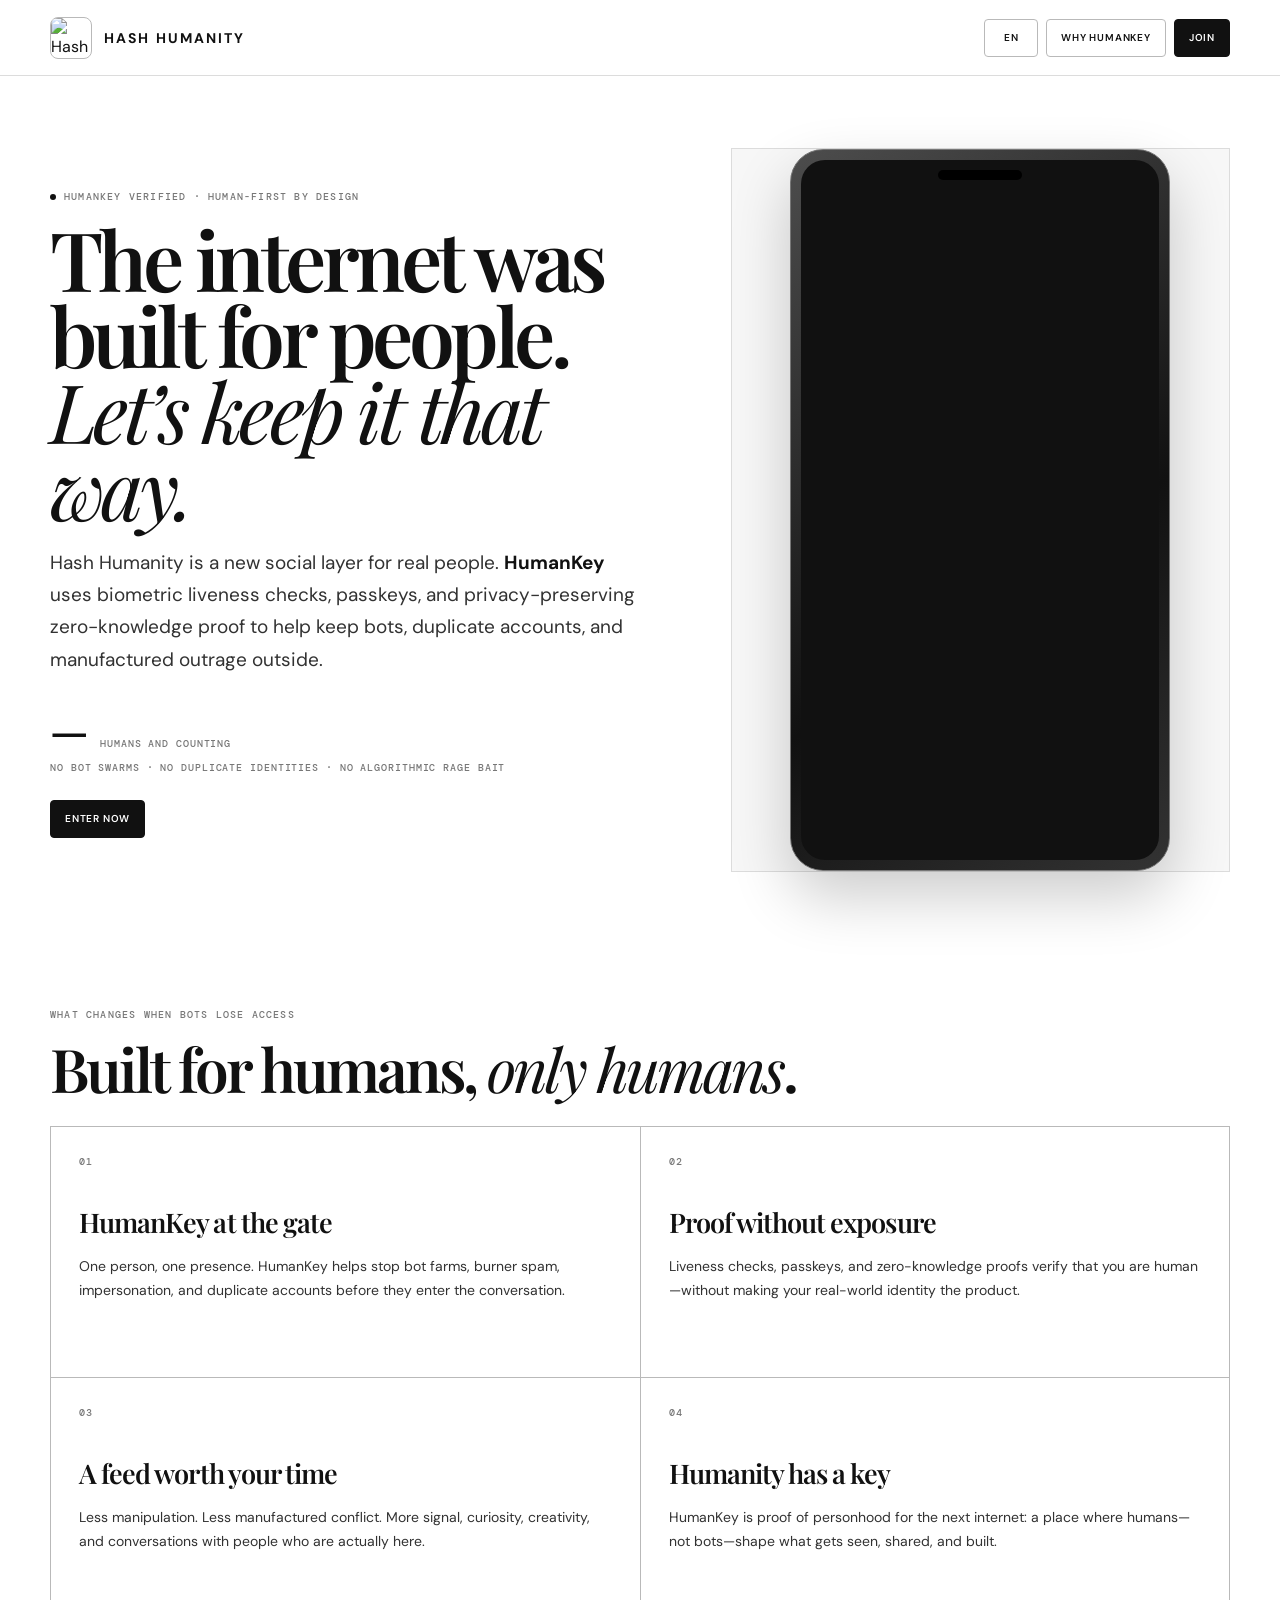
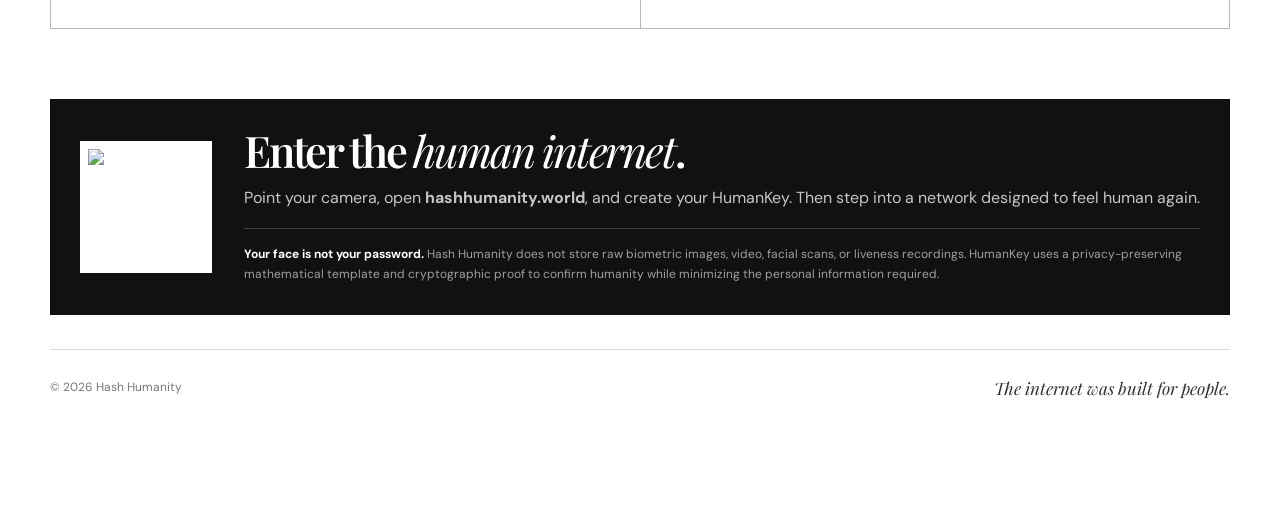
==== commit afbb8e9b: "Change theme color and update stylesheet version Updated theme color and stylesheet version. Modifie" ====
--- a/index.html
+++ b/index.html
@@ -12,7 +12,7 @@
     content="Hash Humanity is a human-first network protected by HumanKey. Real people in. Bots, duplicate accounts, and artificial noise out."
   />
 
-  <meta name="theme-color" content="#f4eee5" />
+  <meta name="theme-color" content="#ffffff" />
   <meta name="robots" content="index,follow,max-image-preview:large" />
 
   <meta property="og:type" content="website" />
@@ -45,7 +45,7 @@
   <link rel="apple-touch-icon" href="logo.png" />
   <link rel="preload" as="image" href="app-preview.png" />
 
-  <link rel="stylesheet" href="./style.css?v=1" />
+  <link rel="stylesheet" href="./style.css?v=2" />
 </head>
 
 <body class="home-page">
@@ -251,16 +251,16 @@
     <div
       style="
         padding:18px;
-        color:#29201f;
-        background:#f4eee5;
-        border-top:1px solid rgba(41,32,31,.14);
+        color:#111111;
+        background:#ffffff;
+        border-top:1px solid #dcdcdc;
         text-align:center;
       "
     >
       Hash Humanity is a human-first social network.
       <a
         href="https://hashhumanity.world/universe"
-        style="color:#a64b43;font-weight:700;"
+        style="color:#111111;font-weight:700;text-decoration:underline;"
       >
         Enter Hash Humanity
       </a>
--- a/style.css
+++ b/style.css
@@ -1,242 +1,232 @@
-@import url("https://fonts.googleapis.com/css2?family=DM+Mono:wght@400;500&family=DM+Sans:opsz,wght@9..40,400;9..40,500;9..40,600;9..40,700&family=Playfair+Display:ital,wght@0,600;0,700;1,600;1,700&display=swap");
+@import url("https://fonts.googleapis.com/css2?family=DM+Mono:wght@400;500&family=DM+Sans:wght@400;500;600;700&family=Playfair+Display:ital,wght@0,600;0,700;1,600;1,700&display=swap");
+
+/* =========================================================
+   HASH HUMANITY — WHITE / BLACK / GRAY SITE STYLE
+   Shared by index.html, mission.html, and join.html
+   ========================================================= */
 
 :root{
   color-scheme: light;
 
-  --paper:#f4eee5;
-  --paper-deep:#ebe1d3;
-  --card:#fffaf3;
-
-  --ink:#29201f;
-  --ink-soft:#493c3b;
-  --muted:#706664;
-  --muted-2:#978b87;
-
-  --coral:#a64b43;
-  --coral-dark:#843a34;
-  --plum:#76586d;
-  --sage:#557062;
-  --gold:#b38c3c;
-
-  --line:rgba(41,32,31,.14);
-  --line-strong:rgba(41,32,31,.25);
-
-  --wrap:1180px;
-
-  --sans:"DM Sans",system-ui,-apple-system,BlinkMacSystemFont,"Segoe UI",sans-serif;
-  --serif:"Playfair Display",Georgia,serif;
-  --mono:"DM Mono",ui-monospace,SFMono-Regular,Menlo,monospace;
-
-  --shadow-sm:0 10px 30px rgba(68,42,40,.08);
-  --shadow-md:0 22px 60px rgba(68,42,40,.12);
-  --shadow-lg:0 34px 90px rgba(68,42,40,.16);
-}
-
-*{box-sizing:border-box}
-html{scroll-behavior:smooth}
-html,body{min-height:100%}
-
+  --white: #ffffff;
+  --offwhite: #f7f7f7;
+  --softgray: #eeeeee;
+  --gray: #777777;
+  --darkgray: #323232;
+  --black: #111111;
+
+  --line: #dcdcdc;
+  --line-dark: #b9b9b9;
+
+  --wrap: 1180px;
+
+  --sans: "DM Sans", Arial, sans-serif;
+  --serif: "Playfair Display", Georgia, serif;
+  --mono: "DM Mono", monospace;
+}
+
+*{
+  box-sizing: border-box;
+}
+
+html{
+  scroll-behavior: smooth;
+}
+
+html,
 body{
-  margin:0;
-  overflow-x:hidden;
-  color:var(--ink);
-  background:
-    radial-gradient(860px 560px at 96% -5%,rgba(118,88,109,.17),transparent 68%),
-    radial-gradient(720px 500px at -10% 35%,rgba(191,99,83,.13),transparent 66%),
-    radial-gradient(760px 500px at 54% 112%,rgba(179,140,60,.14),transparent 68%),
-    var(--paper);
-  font:16px/1.6 var(--sans);
-  -webkit-font-smoothing:antialiased;
+  min-height: 100%;
+}
+
+body{
+  margin: 0;
+  color: var(--black);
+  background: #ffffff !important;
+  font: 16px/1.65 var(--sans);
+  -webkit-font-smoothing: antialiased;
 }
 
 body::before{
-  content:"";
-  position:fixed;
-  inset:0;
-  z-index:-1;
-  pointer-events:none;
-  opacity:.08;
-  mix-blend-mode:multiply;
-  background-image:
-    linear-gradient(rgba(41,32,31,.16) 1px,transparent 1px),
-    linear-gradient(90deg,rgba(41,32,31,.16) 1px,transparent 1px);
-  background-size:54px 54px;
-  mask-image:linear-gradient(to bottom,#000 0%,transparent 82%);
-}
-
-a{color:inherit;text-decoration:none}
-img{display:block;max-width:100%}
+  display: none !important;
+}
+
+a{
+  color: inherit;
+  text-decoration: none;
+}
+
+img{
+  display: block;
+  max-width: 100%;
+}
 
 ::selection{
-  color:#fffaf3;
-  background:var(--coral);
+  color: #ffffff;
+  background: #111111;
 }
 
 .wrap{
-  width:min(var(--wrap),calc(100% - 48px));
-  margin:0 auto;
+  width: min(var(--wrap), calc(100% - 48px));
+  margin: 0 auto;
 }
 
 /* =========================================================
-   SHARED HEADER / NAVIGATION
+   HEADER / NAVIGATION
    ========================================================= */
 
 header{
-  position:sticky;
-  top:0;
-  z-index:100;
-  min-height:78px;
-  display:flex;
-  align-items:center;
-  border-bottom:1px solid var(--line);
-  background:rgba(244,238,229,.90);
-  backdrop-filter:blur(18px);
-  -webkit-backdrop-filter:blur(18px);
+  position: sticky;
+  top: 0;
+  z-index: 100;
+  min-height: 76px;
+  display: flex;
+  align-items: center;
+  border-bottom: 1px solid var(--line);
+  background: rgba(255,255,255,.95);
+  backdrop-filter: blur(12px);
+  -webkit-backdrop-filter: blur(12px);
 }
 
 .header-inner{
-  display:flex;
-  align-items:center;
-  justify-content:space-between;
-  gap:20px;
+  display: flex;
+  align-items: center;
+  justify-content: space-between;
+  gap: 18px;
 }
 
 .brand{
-  display:inline-flex;
-  align-items:center;
-  gap:13px;
-  min-width:0;
+  display: inline-flex;
+  align-items: center;
+  gap: 12px;
+  min-width: 0;
 }
 
 .brand img{
-  width:44px;
-  height:44px;
-  flex:0 0 auto;
-  object-fit:cover;
-  border:1px solid var(--line-strong);
-  border-radius:10px;
-  background:#fff;
+  width: 42px;
+  height: 42px;
+  object-fit: cover;
+  border: 1px solid var(--line-dark);
+  border-radius: 8px;
+  background: #ffffff;
 }
 
 .brand span,
 .brand strong{
-  color:var(--ink);
-  font-size:14px;
-  font-weight:700;
-  letter-spacing:.16em;
-  line-height:1;
-  text-transform:uppercase;
-  white-space:nowrap;
+  color: var(--black);
+  font-size: 14px;
+  font-weight: 700;
+  letter-spacing: .15em;
+  line-height: 1;
+  text-transform: uppercase;
+  white-space: nowrap;
 }
 
 .actions{
-  display:flex;
-  align-items:center;
-  gap:8px;
+  display: flex;
+  align-items: center;
+  gap: 8px;
 }
 
 .btn{
-  min-height:38px;
-  display:inline-flex;
-  align-items:center;
-  justify-content:center;
-  padding:0 14px;
-  color:var(--ink);
-  border:1px solid var(--line-strong);
-  border-radius:5px;
-  background:rgba(255,250,243,.46);
-  cursor:pointer;
-  font:600 10px/1 var(--sans);
-  letter-spacing:.085em;
-  text-transform:uppercase;
-  transition:background .18s ease,border-color .18s ease,color .18s ease;
+  min-height: 38px;
+  display: inline-flex;
+  align-items: center;
+  justify-content: center;
+  padding: 0 14px;
+  color: var(--black);
+  border: 1px solid var(--line-dark);
+  border-radius: 4px;
+  background: #ffffff;
+  cursor: pointer;
+  font: 600 10px/1 var(--sans);
+  letter-spacing: .08em;
+  text-transform: uppercase;
+  transition: background .15s ease, color .15s ease, border-color .15s ease;
 }
 
 .btn:hover{
-  color:var(--ink);
-  border-color:var(--ink);
-  background:rgba(255,250,243,.90);
+  color: var(--black);
+  border-color: var(--black);
+  background: var(--offwhite);
 }
 
 .btn.primary{
-  color:#fffaf3;
-  border-color:var(--coral);
-  background:var(--coral);
+  color: #ffffff;
+  border-color: var(--black);
+  background: var(--black);
 }
 
 .btn.primary:hover{
-  color:#fffaf3;
-  border-color:var(--coral-dark);
-  background:var(--coral-dark);
+  color: #ffffff;
+  border-color: #000000;
+  background: #000000;
 }
 
 .btn:focus-visible{
-  outline:2px solid var(--plum);
-  outline-offset:3px;
+  outline: 2px solid var(--black);
+  outline-offset: 3px;
 }
 
 .lang-switch,
 .language{
-  position:relative;
+  position: relative;
 }
 
 .lang-btn{
-  min-width:54px;
+  min-width: 54px;
 }
 
 .lang-menu,
 .language-menu{
-  position:absolute;
-  top:calc(100% + 10px);
-  right:0;
-  z-index:200;
-  width:196px;
-  max-height:330px;
-  margin:0;
-  padding:6px;
-  overflow-y:auto;
-  list-style:none;
-  display:none;
-  border:1px solid var(--line-strong);
-  border-radius:9px;
-  background:#fffaf3;
-  box-shadow:var(--shadow-md);
+  position: absolute;
+  top: calc(100% + 8px);
+  right: 0;
+  z-index: 200;
+  width: 190px;
+  max-height: 320px;
+  margin: 0;
+  padding: 6px;
+  overflow-y: auto;
+  list-style: none;
+  display: none;
+  border: 1px solid var(--line-dark);
+  border-radius: 6px;
+  background: #ffffff;
+  box-shadow: 0 16px 44px rgba(0,0,0,.12);
 }
 
 .lang-menu.open,
 .language-menu.open{
-  display:block;
+  display: block;
 }
 
 .lang-menu button,
 .language-menu button{
-  width:100%;
-  display:flex;
-  align-items:center;
-  justify-content:space-between;
-  gap:10px;
-  padding:10px;
-  color:var(--ink-soft);
-  border:0;
-  border-radius:5px;
-  background:transparent;
-  cursor:pointer;
-  font:500 13px var(--sans);
-  text-align:left;
+  width: 100%;
+  display: flex;
+  align-items: center;
+  justify-content: space-between;
+  padding: 10px;
+  color: var(--darkgray);
+  border: 0;
+  border-radius: 3px;
+  background: transparent;
+  cursor: pointer;
+  font: 500 13px var(--sans);
+  text-align: left;
 }
 
 .lang-menu button:hover,
 .lang-menu button[aria-selected="true"],
 .language-menu button:hover,
 .language-menu button.active{
-  color:var(--ink);
-  background:rgba(118,88,109,.12);
+  color: var(--black);
+  background: var(--softgray);
 }
 
 .lang-menu .code{
-  color:var(--muted-2);
-  font:10px var(--mono);
-  letter-spacing:.08em;
+  color: var(--gray);
+  font: 10px var(--mono);
 }
 
 /* =========================================================
@@ -245,437 +235,438 @@
 
 .eyebrow,
 .kicker{
-  display:inline-flex;
-  align-items:center;
-  gap:9px;
-  margin-bottom:18px;
-  color:var(--sage);
-  font:500 10px var(--mono);
-  letter-spacing:.13em;
-  text-transform:uppercase;
+  display: inline-flex;
+  align-items: center;
+  gap: 8px;
+  margin-bottom: 17px;
+  color: var(--gray);
+  font: 500 10px var(--mono);
+  letter-spacing: .12em;
+  text-transform: uppercase;
 }
 
 .eyebrow-dot,
 .dot{
-  width:7px;
-  height:7px;
-  border-radius:50%;
-  background:var(--sage);
-  box-shadow:0 0 0 5px rgba(85,112,98,.13);
-}
-
-h1,h2,h3{color:var(--ink)}
+  width: 6px;
+  height: 6px;
+  border-radius: 50%;
+  background: var(--black);
+}
+
+h1,
+h2,
+h3{
+  color: var(--black);
+}
 
 h1{
-  margin:0;
-  font-family:var(--serif);
-  font-weight:600;
-  letter-spacing:-.055em;
-  line-height:.93;
+  margin: 0;
+  font-family: var(--serif);
+  font-weight: 600;
+  letter-spacing: -.055em;
+  line-height: .93;
 }
 
 h1 em,
 h2 em{
-  color:var(--plum);
-  font-family:var(--serif);
-  font-weight:400;
-}
-
-.lead{color:var(--ink-soft)}
-.lead strong{color:var(--ink)}
+  color: var(--black);
+  font-family: var(--serif);
+  font-style: italic;
+  font-weight: 400;
+}
+
+.lead{
+  color: var(--darkgray);
+}
+
+.lead strong{
+  color: var(--black);
+}
 
 footer{
-  display:flex;
-  align-items:center;
-  justify-content:space-between;
-  gap:16px;
-  margin-top:30px;
-  padding:25px 0 34px;
-  color:var(--muted-2);
-  border-top:1px solid var(--line);
-  font-size:12px;
+  display: flex;
+  align-items: center;
+  justify-content: space-between;
+  gap: 16px;
+  margin-top: 34px;
+  padding: 24px 0 34px;
+  color: var(--gray);
+  border-top: 1px solid var(--line);
+  font-size: 12px;
 }
 
 footer .tag{
-  color:var(--muted);
-  font-family:var(--serif);
-  font-size:17px;
-  font-style:italic;
+  color: var(--darkgray);
+  font-family: var(--serif);
+  font-size: 17px;
+  font-style: italic;
 }
 
 /* =========================================================
    HOME PAGE
    ========================================================= */
 
-.home-page main{padding-bottom:76px}
+.home-page main{
+  padding-bottom: 72px;
+}
 
 .home-page .hero{
-  min-height:650px;
-  display:grid;
-  grid-template-columns:minmax(0,1.05fr) minmax(340px,.95fr);
-  align-items:center;
-  gap:clamp(36px,6vw,88px);
-  padding:70px 0;
+  min-height: 620px;
+  display: grid;
+  grid-template-columns: 1.1fr .9fr;
+  align-items: center;
+  gap: 70px;
+  padding: 72px 0;
 }
 
 .home-page h1{
-  max-width:760px;
-  font-size:clamp(58px,6.5vw,92px);
+  max-width: 760px;
+  font-size: clamp(56px, 6.4vw, 90px);
 }
 
 .home-page .lead{
-  max-width:600px;
-  margin:23px 0 0;
-  font-size:clamp(17px,1.8vw,20px);
-  line-height:1.7;
+  max-width: 600px;
+  margin: 22px 0 0;
+  font-size: 19px;
+  line-height: 1.7;
 }
 
 .proofline{
-  display:flex;
-  align-items:baseline;
-  gap:12px;
-  margin:32px 0 7px;
+  display: flex;
+  align-items: baseline;
+  gap: 12px;
+  margin: 32px 0 8px;
 }
 
 .proofline .num{
-  color:var(--coral);
-  font:600 clamp(33px,3.4vw,44px)/1 var(--serif);
-  letter-spacing:-.045em;
+  color: var(--black);
+  font: 600 clamp(32px, 3.4vw, 44px)/1 var(--serif);
 }
 
 .proofline .lbl,
 .subline{
-  color:var(--muted);
-  font:500 10px var(--mono);
-  letter-spacing:.09em;
-  text-transform:uppercase;
+  color: var(--gray);
+  font: 500 10px var(--mono);
+  letter-spacing: .09em;
+  text-transform: uppercase;
 }
 
 .subline{
-  max-width:470px;
-  margin:0 0 24px;
-  line-height:1.7;
+  margin: 0 0 24px;
+  line-height: 1.7;
 }
 
 .device-orbit{
-  position:relative;
-  min-height:530px;
-  display:grid;
-  place-items:center;
-  background:rgba(118,88,109,.08);
-  border:1px solid var(--line);
-}
-
-.device-orbit::before{
-  content:"";
-  position:absolute;
-  width:72%;
-  aspect-ratio:1;
-  border:1px solid rgba(118,88,109,.25);
-  border-radius:50%;
-  background:radial-gradient(circle,rgba(118,88,109,.14),transparent 68%);
+  min-height: 515px;
+  display: grid;
+  place-items: center;
+  border: 1px solid var(--line);
+  background: var(--offwhite);
+}
+
+.device-orbit::before,
+.device-orbit::after{
+  display: none;
 }
 
 .device{
-  position:relative;
-  z-index:1;
-  width:min(390px,86%);
-  aspect-ratio:10 / 19;
-  padding:10px;
-  border:1px solid rgba(41,32,31,.30);
-  border-radius:34px;
-  background:linear-gradient(145deg,#5d5268 0%,#261d2a 38%,#100e13 72%,#4d4357 100%);
-  box-shadow:var(--shadow-lg);
+  width: min(380px, 82%);
+  aspect-ratio: 10 / 19;
+  padding: 10px;
+  border: 1px solid #777777;
+  border-radius: 33px;
+  background: linear-gradient(145deg, #4d4d4d, #111111 60%, #333333);
+  box-shadow: 0 26px 60px rgba(0,0,0,.20);
 }
 
 .screen{
-  position:relative;
-  width:100%;
-  height:100%;
-  overflow:hidden;
-  border-radius:25px;
-  background:url("app-preview.png") center / cover no-repeat,#111;
+  position: relative;
+  width: 100%;
+  height: 100%;
+  overflow: hidden;
+  border-radius: 24px;
+  background: url("app-preview.png") center / cover no-repeat, #111111;
 }
 
 .screen::before{
-  content:"";
-  position:absolute;
-  top:10px;
-  left:50%;
-  width:86px;
-  height:10px;
-  transform:translateX(-50%);
-  border-radius:999px;
-  background:#0d0b0e;
+  content: "";
+  position: absolute;
+  top: 10px;
+  left: 50%;
+  width: 84px;
+  height: 10px;
+  transform: translateX(-50%);
+  border-radius: 999px;
+  background: #000000;
 }
 
 .section-head{
-  max-width:760px;
-  margin:54px 0 28px;
+  max-width: 760px;
+  margin: 56px 0 28px;
 }
 
 .home-page h2{
-  margin:0;
-  font-family:var(--serif);
-  font-size:clamp(42px,4.8vw,64px);
-  font-weight:600;
-  letter-spacing:-.05em;
-  line-height:1;
+  margin: 0;
+  font-family: var(--serif);
+  font-size: clamp(42px, 4.7vw, 64px);
+  font-weight: 600;
+  letter-spacing: -.05em;
+  line-height: 1;
 }
 
 .grid{
-  display:grid;
-  grid-template-columns:repeat(2,1fr);
-  border:1px solid var(--line-strong);
-  background:var(--line-strong);
-  gap:1px;
-}
-
-.card{
-  min-height:250px;
-  padding:28px;
-  background:var(--card);
-}
-
-.card:nth-child(1){background:#f8ddd7}
-.card:nth-child(2){background:#e5ddf4}
-.card:nth-child(3){background:#f4efc8}
-.card:nth-child(4){background:#d9e9df}
+  display: grid;
+  grid-template-columns: repeat(2, 1fr);
+  gap: 1px;
+  border: 1px solid var(--line-dark);
+  background: var(--line-dark);
+}
+
+.card,
+.card:nth-child(1),
+.card:nth-child(2),
+.card:nth-child(3),
+.card:nth-child(4){
+  min-height: 250px;
+  padding: 28px;
+  background: #ffffff;
+}
+
+.card:hover{
+  background: var(--offwhite);
+}
 
 .card .idx{
-  display:block;
-  margin-bottom:34px;
-  color:var(--plum);
-  font:500 10px var(--mono);
-  letter-spacing:.12em;
+  display: block;
+  margin-bottom: 32px;
+  color: var(--gray);
+  font: 500 10px var(--mono);
+  letter-spacing: .12em;
 }
 
 .card h3{
-  margin:0 0 10px;
-  font-family:var(--serif);
-  font-size:27px;
-  font-weight:600;
-  letter-spacing:-.035em;
+  margin: 0 0 10px;
+  font-family: var(--serif);
+  font-size: 27px;
+  font-weight: 600;
+  letter-spacing: -.035em;
 }
 
 .card p{
-  margin:0;
-  color:var(--ink-soft);
-  font-size:14px;
-  line-height:1.68;
+  margin: 0;
+  color: var(--darkgray);
+  font-size: 14px;
+  line-height: 1.7;
 }
 
 .cta{
-  display:grid;
-  grid-template-columns:132px minmax(0,1fr);
-  align-items:center;
-  gap:32px;
-  margin-top:70px;
-  padding:30px;
-  color:#fff8ef;
-  border:1px solid #49395d;
-  background:
-    radial-gradient(circle at 94% 10%,rgba(179,140,60,.23),transparent 33%),
-    radial-gradient(circle at 5% 94%,rgba(191,99,83,.20),transparent 42%),
-    #4e394d;
+  display: grid;
+  grid-template-columns: 132px minmax(0,1fr);
+  align-items: center;
+  gap: 32px;
+  margin-top: 70px;
+  padding: 30px;
+  color: #ffffff;
+  background: var(--black);
 }
 
 .cta img{
-  width:132px;
-  height:132px;
-  padding:8px;
-  background:#fff;
-  object-fit:contain;
+  width: 132px;
+  height: 132px;
+  padding: 8px;
+  background: #ffffff;
+  object-fit: contain;
 }
 
 .cta h2,
 .cta h2 em{
-  margin:0;
-  color:#fff8ef;
-  font-family:var(--serif);
-  font-size:clamp(30px,3.5vw,45px);
-}
-
-.cta h2 em{color:#ebcb7d}
+  margin: 0;
+  color: #ffffff;
+  font-family: var(--serif);
+  font-size: clamp(30px, 3.4vw, 45px);
+}
 
 .cta p{
-  margin:12px 0 0;
-  color:rgba(255,248,239,.78);
+  margin: 12px 0 0;
+  color: rgba(255,255,255,.76);
 }
 
 .fineprint{
-  margin-top:17px;
-  padding-top:16px;
-  color:rgba(255,248,239,.60);
-  border-top:1px solid rgba(255,248,239,.18);
-  font-size:12px;
-}
-
-.fineprint strong{color:#ebcb7d}
+  margin-top: 17px;
+  padding-top: 16px;
+  color: rgba(255,255,255,.60);
+  border-top: 1px solid rgba(255,255,255,.20);
+  font-size: 12px;
+}
+
+.fineprint strong{
+  color: #ffffff;
+}
 
 /* =========================================================
    MISSION PAGE
    ========================================================= */
 
 .mission-page{
-  padding:72px 0 86px;
+  padding: 72px 0 84px;
 }
 
 .mission-hero{
-  display:grid;
-  grid-template-columns:minmax(0,1.12fr) minmax(280px,.88fr);
-  align-items:end;
-  gap:clamp(38px,8vw,120px);
-  min-height:510px;
-  padding-bottom:72px;
-  border-bottom:1px solid var(--line);
+  min-height: 500px;
+  display: grid;
+  grid-template-columns: 1.1fr .9fr;
+  align-items: end;
+  gap: 90px;
+  padding-bottom: 70px;
+  border-bottom: 1px solid var(--line);
 }
 
 .mission-hero h1{
-  max-width:780px;
-  font-size:clamp(58px,7vw,102px);
+  max-width: 780px;
+  font-size: clamp(58px, 7vw, 102px);
 }
 
 .mission-intro .lead{
-  max-width:450px;
-  margin:0;
-  font-size:19px;
-  line-height:1.7;
+  max-width: 450px;
+  margin: 0;
+  font-size: 19px;
+  line-height: 1.7;
 }
 
 .mission-rule{
-  width:100%;
-  max-width:310px;
-  height:1px;
-  margin:31px 0 15px;
-  background:var(--line-strong);
+  width: 100%;
+  max-width: 310px;
+  height: 1px;
+  margin: 30px 0 15px;
+  background: var(--line-dark);
 }
 
 .mission-small{
-  max-width:340px;
-  margin:0;
-  color:var(--muted-2);
-  font:10px/1.7 var(--mono);
-  letter-spacing:.1em;
-  text-transform:uppercase;
+  max-width: 340px;
+  margin: 0;
+  color: var(--gray);
+  font: 10px/1.7 var(--mono);
+  letter-spacing: .1em;
+  text-transform: uppercase;
 }
 
 .mission-statement{
-  max-width:920px;
-  padding:94px 0;
+  max-width: 900px;
+  padding: 92px 0;
 }
 
 .mission-statement h2,
 .mission-close h2{
-  max-width:820px;
-  margin:0 0 22px;
-  font-family:var(--serif);
-  font-size:clamp(43px,5.3vw,70px);
-  font-weight:600;
-  letter-spacing:-.055em;
-  line-height:.98;
+  max-width: 820px;
+  margin: 0 0 22px;
+  font-family: var(--serif);
+  font-size: clamp(43px, 5.3vw, 70px);
+  font-weight: 600;
+  letter-spacing: -.055em;
+  line-height: .98;
 }
 
 .mission-statement p,
 .mission-close > p{
-  max-width:680px;
-  margin:0;
-  color:var(--ink-soft);
-  font-size:18px;
-  line-height:1.72;
+  max-width: 680px;
+  margin: 0;
+  color: var(--darkgray);
+  font-size: 18px;
+  line-height: 1.72;
 }
 
 .mission-principles{
-  border-top:1px solid var(--line-strong);
+  border-top: 1px solid var(--line-dark);
 }
 
 .principle{
-  display:grid;
-  grid-template-columns:120px minmax(0,1fr);
-  gap:30px;
-  padding:42px 0;
-  border-bottom:1px solid var(--line-strong);
+  display: grid;
+  grid-template-columns: 120px minmax(0,1fr);
+  gap: 30px;
+  padding: 42px 0;
+  border-bottom: 1px solid var(--line-dark);
 }
 
 .principle-number{
-  color:var(--plum);
-  font:500 14px var(--mono);
-  letter-spacing:.1em;
+  color: var(--gray);
+  font: 500 14px var(--mono);
+  letter-spacing: .1em;
 }
 
 .principle h3{
-  max-width:660px;
-  margin:0 0 12px;
-  font-family:var(--serif);
-  font-size:clamp(29px,3vw,43px);
-  font-weight:600;
-  letter-spacing:-.04em;
-  line-height:1.05;
+  max-width: 650px;
+  margin: 0 0 12px;
+  font-family: var(--serif);
+  font-size: clamp(29px, 3vw, 43px);
+  font-weight: 600;
+  letter-spacing: -.04em;
+  line-height: 1.05;
 }
 
 .principle p{
-  max-width:650px;
-  margin:0;
-  color:var(--ink-soft);
-  line-height:1.72;
+  max-width: 650px;
+  margin: 0;
+  color: var(--darkgray);
+  line-height: 1.72;
 }
 
 .principle-highlight{
-  margin:42px 0;
-  padding:36px;
-  color:#fff8ef;
-  border:1px solid rgba(118,88,109,.42);
-  background:
-    radial-gradient(circle at 94% 10%,rgba(179,140,60,.20),transparent 32%),
-    radial-gradient(circle at 5% 94%,rgba(191,99,83,.18),transparent 42%),
-    #4e394d;
+  margin: 42px 0;
+  padding: 36px;
+  color: #ffffff;
+  border: 1px solid var(--black);
+  background: var(--black);
 }
 
 .principle-highlight .principle-number,
 .principle-highlight .kicker{
-  color:#ebcb7d;
-}
-
-.principle-highlight h3{color:#fff8ef}
+  color: #cfcfcf;
+}
+
+.principle-highlight h3{
+  color: #ffffff;
+}
 
 .mission-steps{
-  display:grid;
-  max-width:730px;
-  margin-top:26px;
-  border-top:1px solid rgba(255,248,239,.20);
+  display: grid;
+  max-width: 730px;
+  margin-top: 26px;
+  border-top: 1px solid rgba(255,255,255,.20);
 }
 
 .mission-step{
-  display:grid;
-  grid-template-columns:58px minmax(0,1fr);
-  gap:16px;
-  padding:18px 0;
-  border-bottom:1px solid rgba(255,248,239,.20);
+  display: grid;
+  grid-template-columns: 58px minmax(0,1fr);
+  gap: 16px;
+  padding: 18px 0;
+  border-bottom: 1px solid rgba(255,255,255,.20);
 }
 
 .mission-step > span{
-  color:#ebcb7d;
-  font:500 10px var(--mono);
-  letter-spacing:.1em;
+  color: #cfcfcf;
+  font: 500 10px var(--mono);
+  letter-spacing: .1em;
 }
 
 .mission-step p{
-  color:rgba(255,248,239,.76);
-  font-size:14px;
-}
-
-.mission-step strong{color:#fff8ef}
+  color: rgba(255,255,255,.75);
+  font-size: 14px;
+}
+
+.mission-step strong{
+  color: #ffffff;
+}
 
 .mission-close{
-  max-width:920px;
-  padding-top:96px;
+  max-width: 920px;
+  padding-top: 92px;
 }
 
 .mission-actions{
-  display:flex;
-  flex-wrap:wrap;
-  gap:10px;
-  margin-top:30px;
+  display: flex;
+  flex-wrap: wrap;
+  gap: 10px;
+  margin-top: 30px;
 }
 
 /* =========================================================
@@ -683,343 +674,361 @@
    ========================================================= */
 
 .join-page main{
-  max-width:760px;
-  margin:0 auto;
-  padding:58px 0 70px;
+  max-width: 760px;
+  margin: 0 auto;
+  padding: 58px 0 70px;
 }
 
 .join-page .hero{
-  padding-bottom:10px;
+  padding-bottom: 10px;
 }
 
 .join-page h1{
-  font-size:clamp(48px,6vw,74px);
+  font-size: clamp(48px, 6vw, 74px);
 }
 
 .join-page .lead{
-  max-width:600px;
-  margin-top:16px;
-  font-size:18px;
+  max-width: 600px;
+  margin-top: 16px;
+  font-size: 18px;
 }
 
 .panel{
-  margin-top:34px;
-  padding:28px;
-  border:1px solid var(--line-strong);
-  background:var(--card);
-  box-shadow:var(--shadow-sm);
-}
-
-.field{margin-bottom:18px}
+  margin-top: 34px;
+  padding: 28px;
+  border: 1px solid var(--line-dark);
+  background: #ffffff;
+  box-shadow: 0 12px 30px rgba(0,0,0,.05);
+}
+
+.field{
+  margin-bottom: 18px;
+}
 
 .row{
-  display:grid;
-  grid-template-columns:1fr 1fr;
-  gap:14px;
+  display: grid;
+  grid-template-columns: 1fr 1fr;
+  gap: 14px;
 }
 
 label{
-  display:block;
-  margin-bottom:8px;
-  color:var(--muted);
-  font:500 10px var(--mono);
-  letter-spacing:.11em;
-  text-transform:uppercase;
+  display: block;
+  margin-bottom: 8px;
+  color: var(--gray);
+  font: 500 10px var(--mono);
+  letter-spacing: .11em;
+  text-transform: uppercase;
 }
 
 input,
 select,
 textarea{
-  width:100%;
-  color:var(--ink);
-  border:1px solid var(--line-strong);
-  border-radius:4px;
-  background:#fffdf8;
-  padding:13px 14px;
-  font:15px/1.5 var(--sans);
+  width: 100%;
+  color: var(--black);
+  border: 1px solid var(--line-dark);
+  border-radius: 4px;
+  background: #ffffff;
+  padding: 13px 14px;
+  font: 15px/1.5 var(--sans);
 }
 
 input:focus,
 select:focus,
 textarea:focus{
-  outline:2px solid rgba(118,88,109,.32);
-  outline-offset:1px;
-  border-color:var(--plum);
+  outline: 2px solid rgba(0,0,0,.14);
+  outline-offset: 1px;
+  border-color: var(--black);
 }
 
 textarea{
-  min-height:120px;
-  resize:vertical;
+  min-height: 120px;
+  resize: vertical;
 }
 
 .optional,
 .hint{
-  color:var(--muted-2);
+  color: var(--gray);
 }
 
 .submit{
-  width:100%;
-  min-height:48px;
-  color:#fffaf3;
-  border:1px solid var(--coral);
-  border-radius:4px;
-  background:var(--coral);
-  cursor:pointer;
-  font:700 11px var(--sans);
-  letter-spacing:.08em;
-  text-transform:uppercase;
-}
-
-.submit:hover{background:var(--coral-dark)}
+  width: 100%;
+  min-height: 48px;
+  color: #ffffff;
+  border: 1px solid var(--black);
+  border-radius: 4px;
+  background: var(--black);
+  cursor: pointer;
+  font: 700 11px var(--sans);
+  letter-spacing: .08em;
+  text-transform: uppercase;
+}
+
+.submit:hover{
+  background: #000000;
+}
 
 .status.err{
-  margin-top:16px;
-  padding:13px 15px;
-  color:#8a332d;
-  border:1px solid rgba(166,75,67,.35);
-  background:#f7d9d3;
-}
-
-.done{text-align:center}
+  margin-top: 16px;
+  padding: 13px 15px;
+  color: #7a1d1d;
+  border: 1px solid #d7a5a5;
+  background: #fff1f1;
+}
+
+.done{
+  text-align: center;
+}
 
 .done .check{
-  width:62px;
-  height:62px;
-  display:grid;
-  place-items:center;
-  margin:0 auto 17px;
-  color:var(--sage);
-  border:1px solid rgba(85,112,98,.35);
-  border-radius:50%;
-  background:#d9e9df;
+  width: 62px;
+  height: 62px;
+  display: grid;
+  place-items: center;
+  margin: 0 auto 17px;
+  color: var(--black);
+  border: 1px solid var(--line-dark);
+  border-radius: 50%;
+  background: var(--softgray);
 }
 
 /* =========================================================
-   MOBILE — SHARED
+   MOBILE
    ========================================================= */
 
 @media (max-width:700px){
   .wrap{
-    width:100%;
-    padding-right:18px;
-    padding-left:18px;
+    width: 100%;
+    padding-right: 18px;
+    padding-left: 18px;
   }
 
   header{
-    min-height:0;
-    padding:calc(11px + env(safe-area-inset-top,0px)) 0 11px;
+    min-height: 0;
+    padding: calc(11px + env(safe-area-inset-top,0px)) 0 11px;
   }
 
   .header-inner{
-    display:grid;
-    grid-template-columns:1fr;
-    gap:12px;
-  }
-
-  .brand{width:100%}
+    display: grid;
+    grid-template-columns: 1fr;
+    gap: 12px;
+  }
+
+  .brand{
+    width: 100%;
+  }
 
   .brand img{
-    width:40px;
-    height:40px;
-    border-radius:10px;
+    width: 40px;
+    height: 40px;
   }
 
   .brand span,
   .brand strong{
-    max-width:calc(100vw - 86px);
-    overflow:hidden;
-    font-size:14px;
-    letter-spacing:.12em;
-    text-overflow:ellipsis;
-    white-space:nowrap;
+    max-width: calc(100vw - 86px);
+    overflow: hidden;
+    font-size: 14px;
+    letter-spacing: .12em;
+    text-overflow: ellipsis;
+    white-space: nowrap;
   }
 
   .actions{
-    display:grid;
-    grid-template-columns:58px minmax(0,1fr) minmax(0,1fr);
-    width:100%;
-    gap:7px;
+    display: grid;
+    grid-template-columns: 58px minmax(0,1fr) minmax(0,1fr);
+    width: 100%;
+    gap: 7px;
   }
 
   .actions .btn,
   .lang-switch,
   .lang-btn{
-    width:100%;
+    width: 100%;
   }
 
   .actions .btn{
-    min-height:38px;
-    padding:0 7px;
-    font-size:9px;
-    letter-spacing:.045em;
+    min-height: 38px;
+    padding: 0 7px;
+    font-size: 9px;
+    letter-spacing: .045em;
   }
 
   .lang-menu,
   .language-menu{
-    top:calc(100% + 8px);
-    left:0;
-    right:auto;
+    top: calc(100% + 8px);
+    left: 0;
+    right: auto;
   }
 
   /* Home */
 
   .home-page .hero{
-    display:flex;
-    flex-direction:column;
-    gap:30px;
-    min-height:auto;
-    padding:44px 0;
+    display: flex;
+    flex-direction: column;
+    gap: 30px;
+    min-height: auto;
+    padding: 44px 0;
   }
 
   .home-page h1{
-    max-width:365px;
-    font-size:clamp(48px,14vw,64px);
-  }
-
-  .home-page .lead{font-size:16px}
+    max-width: 365px;
+    font-size: clamp(48px,14vw,64px);
+  }
+
+  .home-page .lead{
+    font-size: 16px;
+  }
 
   .device-orbit{
-    min-height:auto;
-    padding:30px 20px;
+    min-height: auto;
+    padding: 30px 20px;
   }
 
   .device{
-    width:min(280px,78vw);
-  }
-
-  .grid{grid-template-columns:1fr}
+    width: min(280px,78vw);
+  }
+
+  .grid{
+    grid-template-columns: 1fr;
+  }
 
   .card{
-    min-height:0;
-    padding:24px 20px;
-  }
-
-  .card .idx{margin-bottom:20px}
+    min-height: 0;
+    padding: 24px 20px;
+  }
+
+  .card .idx{
+    margin-bottom: 20px;
+  }
 
   .cta{
-    grid-template-columns:1fr;
-    gap:20px;
-    margin-top:48px;
-    padding:24px;
+    grid-template-columns: 1fr;
+    gap: 20px;
+    margin-top: 48px;
+    padding: 24px;
   }
 
   .cta img{
-    width:104px;
-    height:104px;
+    width: 104px;
+    height: 104px;
   }
 
   /* Mission */
 
   .mission-page{
-    padding:45px 0 54px;
+    padding: 45px 0 54px;
   }
 
   .mission-hero{
-    display:block;
-    min-height:auto;
-    padding-bottom:51px;
+    display: block;
+    min-height: auto;
+    padding-bottom: 51px;
   }
 
   .mission-hero h1{
-    max-width:365px;
-    font-size:clamp(49px,14vw,65px);
-  }
-
-  .mission-intro{margin-top:34px}
-  .mission-intro .lead{font-size:16px}
+    max-width: 365px;
+    font-size: clamp(49px,14vw,65px);
+  }
+
+  .mission-intro{
+    margin-top: 34px;
+  }
+
+  .mission-intro .lead{
+    font-size: 16px;
+  }
 
   .mission-statement{
-    padding:63px 0;
+    padding: 63px 0;
   }
 
   .mission-statement h2,
   .mission-close h2{
-    font-size:clamp(38px,11vw,50px);
+    font-size: clamp(38px,11vw,50px);
   }
 
   .mission-statement p,
   .mission-close > p{
-    font-size:16px;
+    font-size: 16px;
   }
 
   .principle{
-    grid-template-columns:1fr;
-    gap:18px;
-    padding:31px 0;
+    grid-template-columns: 1fr;
+    gap: 18px;
+    padding: 31px 0;
   }
 
   .principle h3{
-    font-size:31px;
+    font-size: 31px;
   }
 
   .principle-highlight{
-    margin:28px 0;
-    padding:24px 20px;
+    margin: 28px 0;
+    padding: 24px 20px;
   }
 
   .mission-step{
-    grid-template-columns:42px minmax(0,1fr);
-    gap:12px;
+    grid-template-columns: 42px minmax(0,1fr);
+    gap: 12px;
   }
 
   .mission-close{
-    padding-top:63px;
+    padding-top: 63px;
   }
 
   .mission-actions{
-    display:grid;
-    grid-template-columns:1fr;
+    display: grid;
+    grid-template-columns: 1fr;
   }
 
   .mission-actions .btn{
-    width:100%;
-    min-height:46px;
+    width: 100%;
+    min-height: 46px;
   }
 
   /* Join */
 
   .join-page main{
-    padding:43px 18px 54px;
+    padding: 43px 18px 54px;
   }
 
   .join-page h1{
-    font-size:clamp(46px,13vw,62px);
+    font-size: clamp(46px,13vw,62px);
   }
 
   .join-page .lead{
-    font-size:16px;
+    font-size: 16px;
   }
 
   .panel{
-    padding:22px 18px;
+    padding: 22px 18px;
   }
 
   .row{
-    grid-template-columns:1fr;
-    gap:0;
+    grid-template-columns: 1fr;
+    gap: 0;
   }
 
   footer{
-    align-items:flex-start;
-    flex-direction:column;
-    gap:8px;
+    align-items: flex-start;
+    flex-direction: column;
+    gap: 8px;
   }
 }
 
 @media (max-width:380px){
   .wrap{
-    padding-right:14px;
-    padding-left:14px;
+    padding-right: 14px;
+    padding-left: 14px;
   }
 
   .actions{
-    grid-template-columns:52px minmax(0,1fr) minmax(0,1fr);
-    gap:5px;
+    grid-template-columns: 52px minmax(0,1fr) minmax(0,1fr);
+    gap: 5px;
   }
 
   .actions .btn{
-    font-size:8px;
-    letter-spacing:.02em;
+    font-size: 8px;
+    letter-spacing: .02em;
   }
 }
 
@@ -1027,8 +1036,8 @@
   *,
   *::before,
   *::after{
-    scroll-behavior:auto !important;
-    animation:none !important;
-    transition:none !important;
-  }
-}
+    scroll-behavior: auto !important;
+    animation: none !important;
+    transition: none !important;
+  }
+}
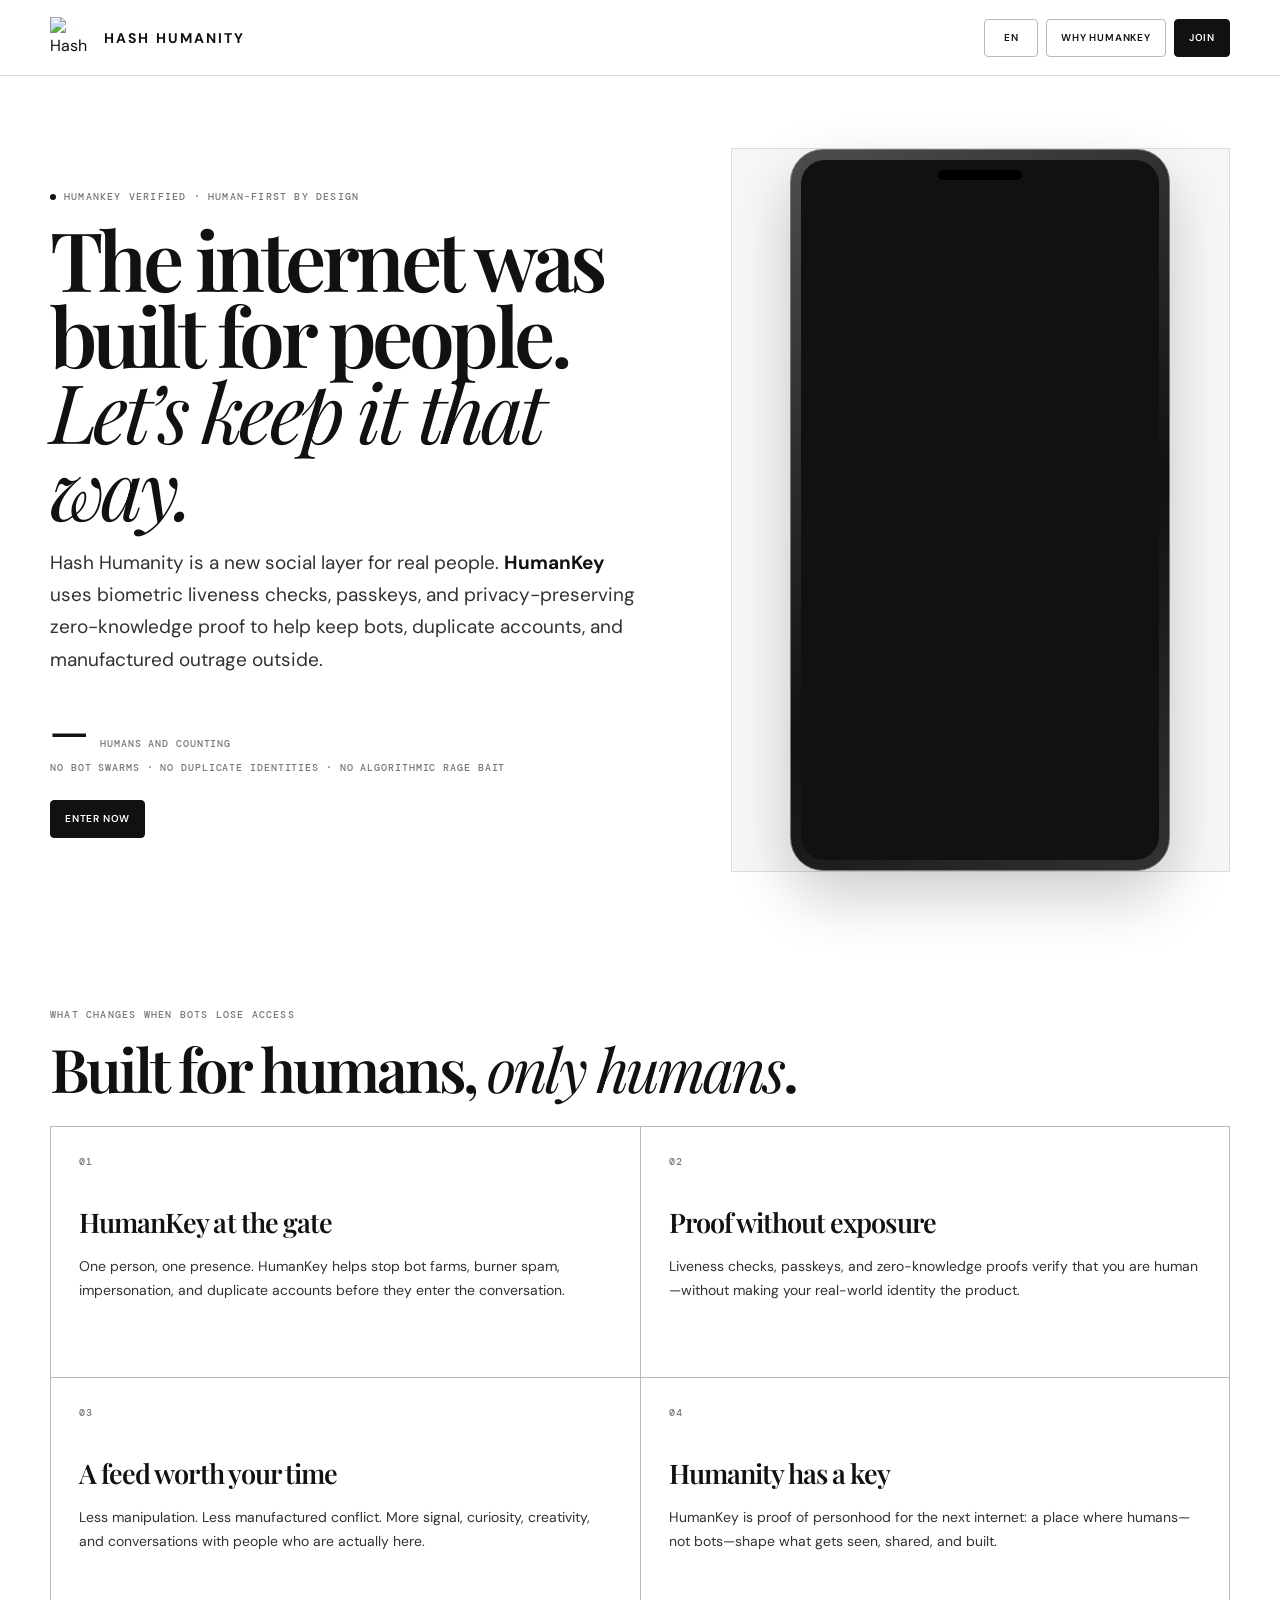
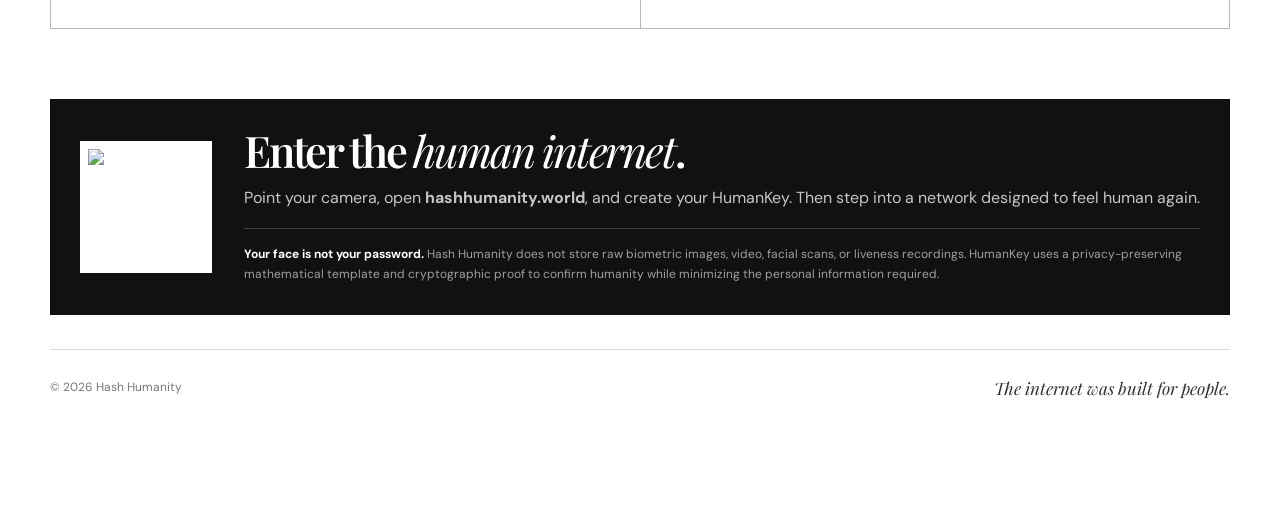
==== commit 4e7d8e19: "Update stylesheet version in index.html" ====
--- a/index.html
+++ b/index.html
@@ -45,7 +45,7 @@
   <link rel="apple-touch-icon" href="logo.png" />
   <link rel="preload" as="image" href="app-preview.png" />
 
-  <link rel="stylesheet" href="./style.css?v=2" />
+  <link rel="stylesheet" href="./style.css?v=3" />
 </head>
 
 <body class="home-page">
--- a/style.css
+++ b/style.css
@@ -1041,3 +1041,11 @@
     transition: none !important;
   }
 }
+/* Remove the square/border around the logo */
+
+.brand img{
+  border: 0 !important;
+  border-radius: 0 !important;
+  background: transparent !important;
+  box-shadow: none !important;
+}
